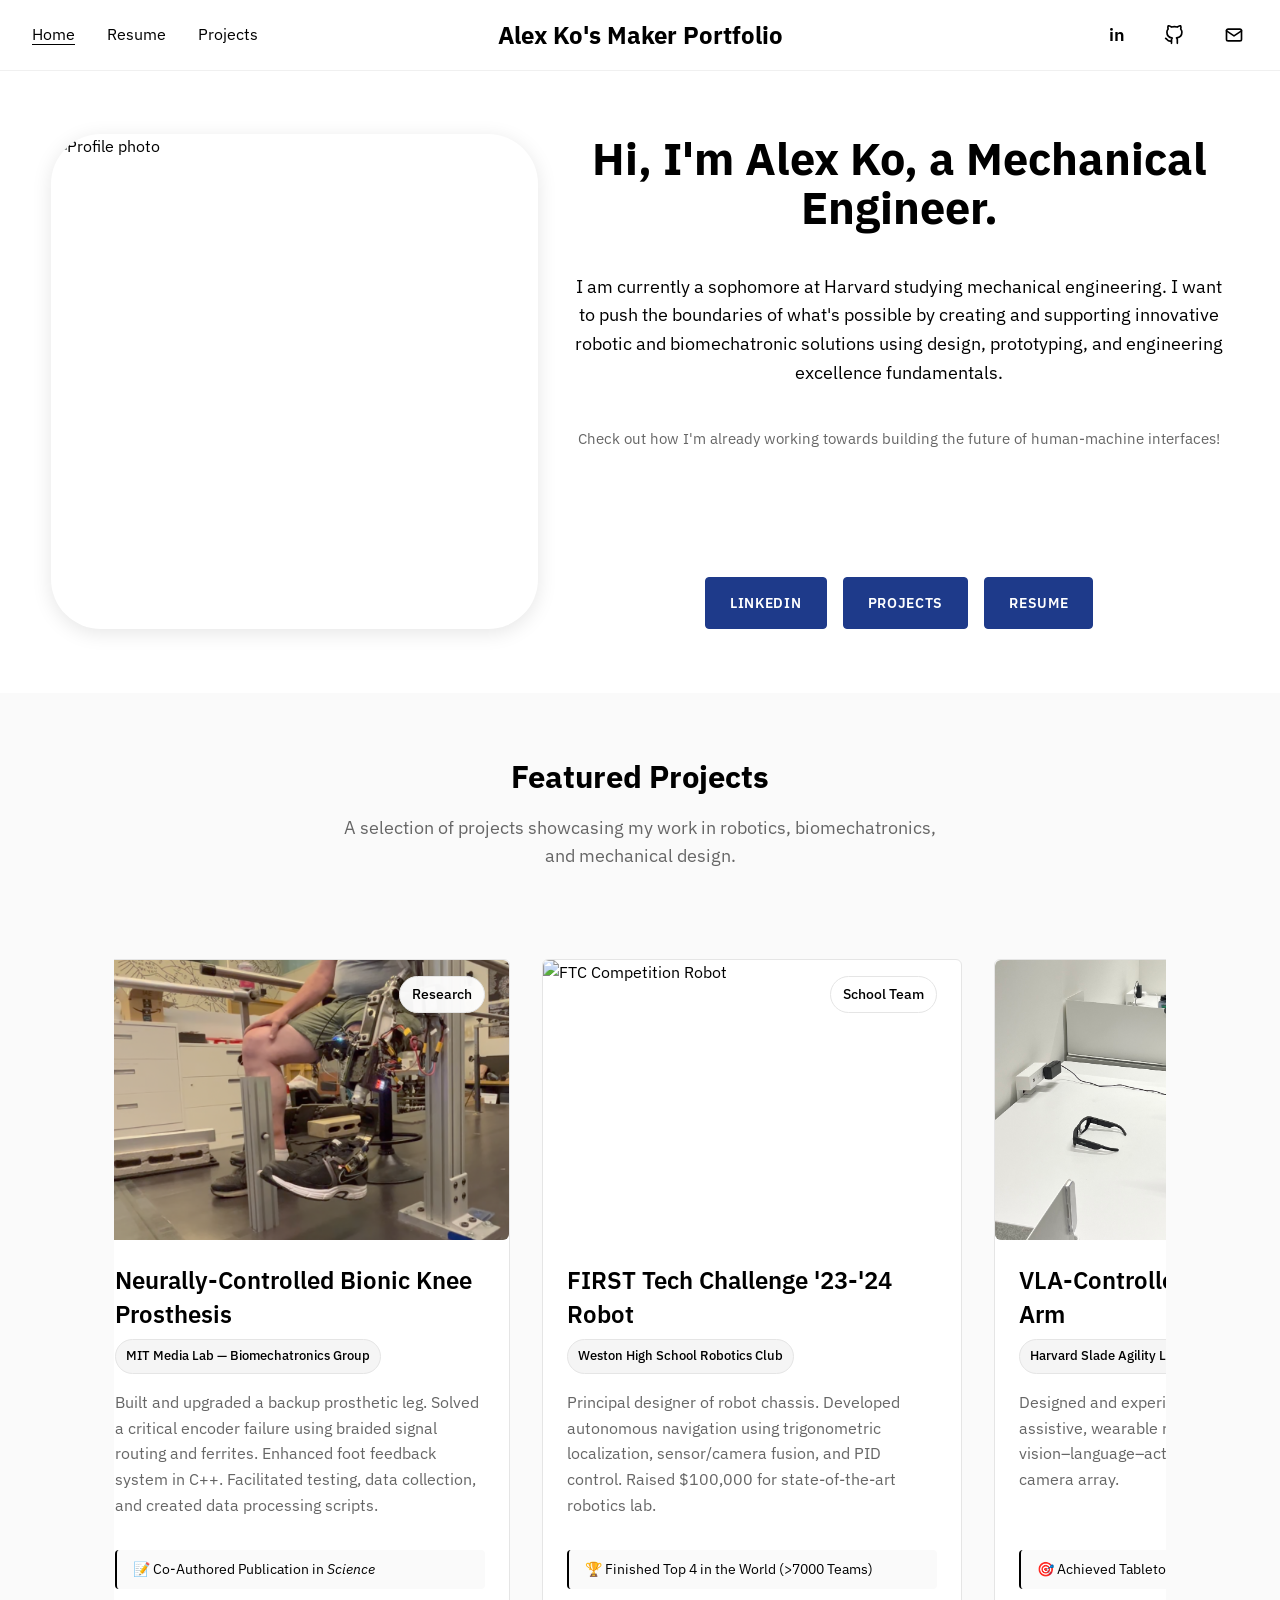
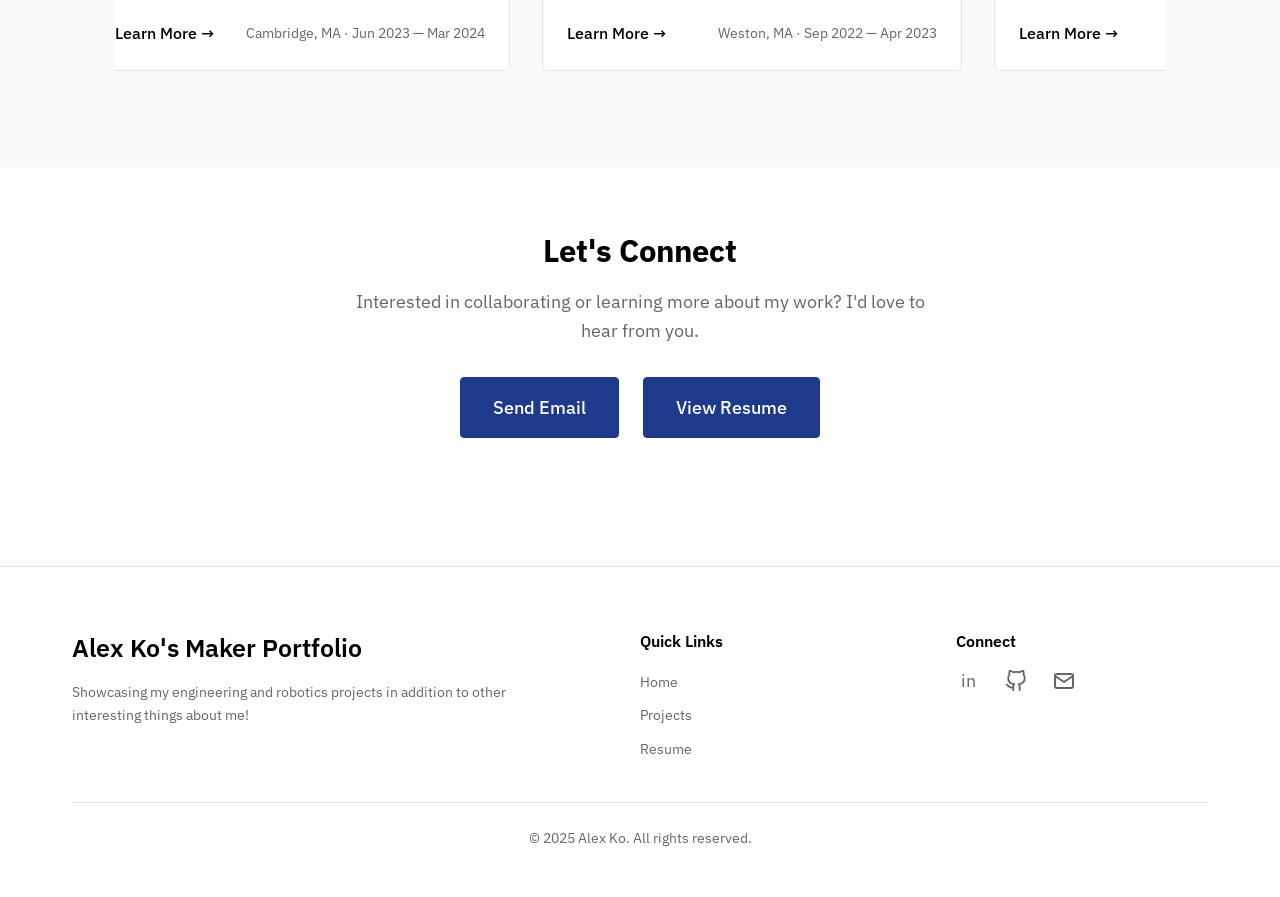
==== index.html @ 4c69d244 "preliminary, basic  home page setup" ====
<!DOCTYPE html>
<html lang="en">
<head>
    <meta charset="UTF-8">
    <meta name="viewport" content="width=device-width, initial-scale=1.0, maximum-scale=5.0, user-scalable=yes">
    <meta name="description" content="Alex Ko's Maker Portfolio">
    <title>Alex Ko's Maker Portfolio</title>
    <link rel="icon" type="image/png" href="assets/images/icons/site_logo_dark.png" id="favicon">
    <script>
        (function () {
            var favicon = document.getElementById('favicon');
            if (!favicon || !window.matchMedia) {
                return;
            }
            var darkQuery = window.matchMedia('(prefers-color-scheme: dark)');
            var setIcon = function (event) {
                favicon.href = event.matches
                    ? 'assets/images/icons/site_logo_light.png'
                    : 'assets/images/icons/site_logo_dark.png';
            };
            setIcon(darkQuery);
            if (darkQuery.addEventListener) {
                darkQuery.addEventListener('change', setIcon);
            } else if (darkQuery.addListener) {
                darkQuery.addListener(setIcon);
            }
        })();
    </script>
    <script>
        document.documentElement.classList.add('reveal-ready');
    </script>
    <link rel="preconnect" href="https://fonts.googleapis.com">
    <link rel="preconnect" href="https://fonts.gstatic.com" crossorigin>
    <link href="https://fonts.googleapis.com/css2?family=IBM+Plex+Sans:ital,wght@0,100;0,200;0,300;0,400;0,500;0,600;0,700;1,100;1,200;1,300;1,400;1,500;1,600;1,700&display=swap" rel="stylesheet">
    <link rel="stylesheet" href="assets/css/main.css">
    <link rel="stylesheet" href="assets/css/components.css">
    <link rel="stylesheet" href="assets/css/home.css">
    <link rel="stylesheet" href="assets/css/responsive.css">
</head>
<body>
    <a href="#main-content" class="skip-link">Skip to main content</a>
    
    <!-- Header Navigation -->
    <header class="site-header" data-load-reveal>
        <div class="header-container">
            <nav class="header-nav-left">
                <a href="index.html" class="nav-link">Home</a>
                <a href="resume.html" class="nav-link">Resume</a>
                <a href="#projects" class="nav-link">Projects</a>
            </nav>
            <div class="header-title">
                <a href="index.html" class="site-logo">Alex Ko's Maker Portfolio</a>
            </div>
            <div class="header-social">
                <a href="https://www.linkedin.com/in/alexsyko/" target="_blank" rel="noopener noreferrer" class="social-link" aria-label="LinkedIn">
                    in
                </a>
                <a href="https://github.com/asyk454" target="_blank" rel="noopener noreferrer" class="social-link social-github" aria-label="GitHub">
                    <svg width="20" height="20" viewBox="0 0 24 24" fill="none" stroke="currentColor" stroke-width="2" stroke-linecap="round" stroke-linejoin="round">
                        <path d="M9 19c-5 1.5-5-2.5-7-3m14 6v-3.87a3.37 3.37 0 0 0-.94-2.61c3.14-.35 6.44-1.54 6.44-7A5.44 5.44 0 0 0 20 4.77 5.07 5.07 0 0 0 19.91 1S18.73.65 16 2.48a13.38 13.38 0 0 0-7 0C6.27.65 5.09 1 5.09 1A5.07 5.07 0 0 0 5 4.77a5.44 5.44 0 0 0-1.5 3.78c0 5.42 3.3 6.61 6.44 7A3.37 3.37 0 0 0 9 18.13V22"></path>
                    </svg>
                </a>
                <a href="mailto:alexko@college.harvard.edu" target="_blank" rel="noopener noreferrer" class="social-link" aria-label="Email">
                    <svg width="20" height="20" viewBox="0 0 24 24" fill="none" stroke="currentColor" stroke-width="2" stroke-linecap="round" stroke-linejoin="round">
                        <rect x="3" y="5" width="18" height="14" rx="2" ry="2"></rect>
                        <path d="M3 7l9 6 9-6"></path>
                    </svg>
                </a>
            </div>
            <div class="mobile-dropdown">
                <button class="mobile-dropdown-toggle" aria-label="Toggle menu" aria-expanded="false">
                    <span></span>
                    <span></span>
                    <span></span>
                </button>
                <nav class="mobile-dropdown-menu">
                    <a href="resume.html" class="nav-link">Resume</a>
                    <a href="#projects" class="nav-link">Projects</a>
                </nav>
            </div>
        </div>
    </header>

    <main id="main-content">
        <!-- Hero Section -->
        <section class="hero" data-load-reveal>
            <div class="hero-layout">
                <div class="hero-photo">
                    <img src="assets/images/profile/Alex Ko Headshot copy.jpg" alt="Profile photo" class="hero-headshot" loading="eager">
                </div>
                    <div class="hero-content">
                        <h1>Hi, I'm <span class="name-highlight">Alex Ko</span>, a <span class="name-highlight">Mechanical Engineer</span>.</h1>
                        <p class="hero-intro">
                            I am currently a sophomore at Harvard studying mechanical engineering. I want to push the 
                            boundaries of what's possible by creating and supporting innovative robotic and biomechatronic  
                            solutions using design, prototyping, and engineering excellence fundamentals.
                        </p>
                        <p class="hero-cta-text">
                            Check out how I'm already working towards building the future of human-machine interfaces!
                        </p>
                        <div class="hero-buttons">
                            <a href="https://www.linkedin.com/in/alexsyko/" target="_blank" rel="noopener noreferrer" class="btn-hero">LINKEDIN</a>
                            <a href="#projects" class="btn-hero">PROJECTS</a>
                            <a href="resume.html" class="btn-hero">RESUME</a>
                        </div>
                    </div>
                </div>
        </section>

        <!-- Featured Projects Section -->
        <section class="section-alt" id="projects">
            <div class="container">
                <div class="projects-header">
                    <h2>Featured Projects</h2>
                    <p class="projects-subtitle">
                        A selection of projects showcasing my work in robotics, biomechatronics, and mechanical design.
                    </p>
                </div>
                <div class="projects-grid">
                    <!-- Project Card 1 -->
                    <article class="project-card">
                        <div class="image-container">
                            <!-- TODO: This image is probably just a place holder and should be replaced with a higher quality image if Tony has one -->
                            <img src="assets/images/MediaLabLeg.png" alt="Tissue-integrated bionic knee prosthesis" class="project-card-image" loading="lazy">
                            <span class="project-card-badge tag tag-biomechatronics">Research</span>
                        </div>
                        <div class="project-card-content">
                            <h3 class="project-card-title">Neurally-Controlled Bionic Knee Prosthesis</h3>
                            <div class="project-card-affiliation">MIT Media Lab &mdash; Biomechatronics Group</div>
                            <p class="project-card-description">
                                Built and upgraded a backup prosthetic leg. Solved a critical encoder failure using braided signal routing and ferrites. Enhanced foot feedback system in C++. Facilitated testing, data collection, and created data processing scripts.
                            </p>
                            <div class="project-card-metric">
                                📝 Co-Authored Publication in <a href="https://www.science.org/doi/10.1126/science.adv3223" target="_blank" rel="noopener noreferrer"><i>Science</i></a>
                            </div>
                            <div class="project-card-footer">
                                <a href="project-1.html" class="project-card-link">
                                    Learn More →
                                </a>
                                <span class="project-card-meta">Cambridge, MA · Jun 2023 &mdash; Mar 2024</span>
                            </div>
                        </div>
                    </article>

                    <!-- Project Card 2 -->
                    <article class="project-card">
                        <div class="image-container">
                            <img src="assets/images/FTC_23_Robot.jpg" alt="FTC Competition Robot" class="project-card-image" loading="lazy">
                            <span class="project-card-badge tag tag-robotics">School Team</span>
                        </div>
                        <div class="project-card-content">
                            <h3 class="project-card-title">FIRST Tech Challenge '23-'24 Robot</h3>
                            <div class="project-card-affiliation">Weston High School Robotics Club</div>
                            <p class="project-card-description">
                                Principal designer of robot chassis. Developed autonomous navigation using trigonometric localization, sensor/camera fusion, and PID control. Raised $100,000 for state-of-the-art robotics lab.
                            </p>
                            <div class="project-card-metric">
                                🏆 Finished Top 4 in the World (>7000 Teams)
                            </div>
                            <div class="project-card-footer">
                                <a href="project-2.html" class="project-card-link">
                                    Learn More →
                                </a>
                                <span class="project-card-meta">Weston, MA · Sep 2022 &mdash; Apr 2023</span>
                            </div>
                        </div>
                    </article>

                    <!-- Project Card 3 -->
                    <article class="project-card">
                        <div class="image-container">
                            <img src="assets/images/SladeLabArm.jpeg" alt="Biomechatronic Device" class="project-card-image" loading="lazy">
                            <span class="project-card-badge tag tag-biomechatronics">Research</span>
                        </div>
                        <div class="project-card-content">
                            <h3 class="project-card-title">VLA-Controlled Supernumerary Arm</h3>
                            <div class="project-card-affiliation">Harvard Slade Agility Lab</div>
                            <p class="project-card-description">
                                Designed and experimented with a 6-DOF, assistive, wearable robotic arm powered by a vision–language–action controller and multi-camera array.
                            </p>
                            <div class="project-card-metric">
                                🎯 Achieved Tabletop Pick and Place Control
                            </div>
                            <div class="project-card-footer">
                                <a href="project-3.html" class="project-card-link">
                                    Learn More →
                                </a>
                                <span class="project-card-meta">Cambridge, MA · Jun &mdash; Aug 2025</span>
                            </div>
                        </div>
                    </article>

                    <!-- Project Card 4 -->
                    <article class="project-card">
                        <div class="image-container">
                            <img src="assets/images/ES51_robot.jpg" alt="Custom Actuator Design" class="project-card-image" loading="lazy">
                            <span class="project-card-badge tag tag-prototyping">Class Project</span>
                        </div>
                        <div class="project-card-content">
                            <h3 class="project-card-title">Engineering Sciences 51 Design Challenge Robot</h3>
                            <div class="project-card-affiliation">Harvard ES 51 Mechanical Design Class</div>
                            <p class="project-card-description">
                                Managed build timeline and match strategy while leading parts manufacturing/assembly for a two-speed, gear-shifting, 6WD chassis and silicone gripping competition robot.
                            </p>
                            <div class="project-card-metric">
                                ✅ Drivetrain Praised as Most Maneuverable
                            </div>
                            <div class="project-card-footer">
                                <a href="project-4.html" class="project-card-link">
                                    Learn More →
                                </a>
                                <span class="project-card-meta">Cambridge, MA · Jan &mdash; May 2025</span>
                            </div>
                        </div>
                    </article>
                </div>
            </div>
        </section>

        <!-- Contact CTA Section -->
        <section class="contact-section">
            <div class="container">
                <h2>Let's Connect</h2>
                <p class="contact-message">
                    Interested in collaborating or learning more about my work? I'd love to hear from you.
                </p>
                <div class="contact-buttons">
                    <a href="mailto:alexko.harvard.edu" class="btn btn-primary btn-large">Send Email</a>
                    <a href="resume.html" class="btn btn-secondary btn-large">View Resume</a>
                </div>
            </div>
        </section>
    </main>

    <!-- Footer -->
    <footer class="site-footer">
        <div class="footer-container">
            <div class="footer-content">
                <div class="footer-about">
                    <h3>Alex Ko's Maker Portfolio</h3>
                    <p>Showcasing my engineering and robotics projects in addition to other interesting things about me!</p>
                </div>
                <div class="footer-links">
                    <h4>Quick Links</h4>
                    <ul>
                        <li><a href="index.html">Home</a></li>
                        <li><a href="#projects">Projects</a></li>
                        <li><a href="resume.html">Resume</a></li>
                    </ul>
                </div>
                <div class="footer-links">
                    <h4>Connect</h4>
                    <div class="footer-social">
                        <a href="https://www.linkedin.com/in/alexsyko/" aria-label="LinkedIn" target="_blank" rel="noopener noreferrer">in</a>
                        <a href="https://github.com/asyk454" aria-label="GitHub" target="_blank" rel="noopener noreferrer">
                            <svg class="icon-github" width="20" height="20" viewBox="0 0 24 24" fill="none" stroke="currentColor" stroke-width="2" stroke-linecap="round" stroke-linejoin="round">
                                <path d="M9 19c-5 1.5-5-2.5-7-3m14 6v-3.87a3.37 3.37 0 0 0-.94-2.61c3.14-.35 6.44-1.54 6.44-7A5.44 5.44 0 0 0 20 4.77 5.07 5.07 0 0 0 19.91 1S18.73.65 16 2.48a13.38 13.38 0 0 0-7 0C6.27.65 5.09 1 5.09 1A5.07 5.07 0 0 0 5 4.77a5.44 5.44 0 0 0-1.5 3.78c0 5.42 3.3 6.61 6.44 7A3.37 3.37 0 0 0 9 18.13V22"></path>
                            </svg>
                        </a>
                        <a href="mailto:alexko.harvard.edu" aria-label="Email">
                            <svg width="20" height="20" viewBox="0 0 24 24" fill="none" stroke="currentColor" stroke-width="2" stroke-linecap="round" stroke-linejoin="round">
                                <rect x="3" y="5" width="18" height="14" rx="2" ry="2"></rect>
                                <path d="M3 7l9 6 9-6"></path>
                            </svg>
                        </a>
                    </div>
                </div>
            </div>
            <div class="footer-bottom">
                <p>&copy; 2025 Alex Ko. All rights reserved.</p>
            </div>
        </div>
    </footer>

    <script src="assets/js/main.js"></script>
</body>
</html>
---- assets/css/main.css ----
/* ============================================
   Main CSS - Global Styles and Layout
   ============================================ */

/* CSS Reset & Base Styles */
* {
    margin: 0;
    padding: 0;
    box-sizing: border-box;
}

:root {
    /* Color Palette - Minimalist Black & White with Dark Blue */
    --primary: #000000;
    --primary-dark: #000000;
    --accent: #1e3a8a; /* Dark blue for buttons */
    --accent-bright: #1e40af;
    --accent-alt: #1e3a8a;
    --background: #ffffff;
    --background-alt: #fafafa;
    --surface: #ffffff;
    --surface-alt: #f5f5f5;
    --badge-bg: rgba(255, 255, 255, 0.95);
    --text: #000000;
    --text-light: #666666;
    --success: #000000;
    --border: #e5e5e5;
    --border-light: #f0f0f0;
    color-scheme: light;
    
    /* Typography */
    --font-heading: 'IBM Plex Sans', -apple-system, BlinkMacSystemFont, sans-serif;
    --font-body: 'IBM Plex Sans', -apple-system, BlinkMacSystemFont, sans-serif;
    --font-mono: 'IBM Plex Mono', 'JetBrains Mono', 'Courier New', monospace;
    
    /* Spacing */
    --spacing-xs: 0.5rem;
    --spacing-sm: 1rem;
    --spacing-md: 1.5rem;
    --spacing-lg: 2rem;
    --spacing-xl: 4rem;
    
    /* Border Radius */
    --radius-sm: 4px;
    --radius-md: 6px;
    --radius-lg: 8px;
    
    /* Shadows - Minimal */
    --shadow-sm: 0 1px 2px rgba(0, 0, 0, 0.05);
    --shadow-md: 0 2px 4px rgba(0, 0, 0, 0.08);
    --shadow-lg: 0 4px 8px rgba(0, 0, 0, 0.1);
}

:root[data-theme="dark"] {
    --primary: #f5f5f5;
    --primary-dark: #d9dbe2;
    --accent: #7aa2ff;
    --accent-bright: #8cb4ff;
    --accent-alt: #6f96ff;
    --background: #0b0d12;
    --background-alt: #11141d;
    --surface: #0f1117;
    --surface-alt: #151a24;
    --badge-bg: rgba(15, 18, 26, 0.9);
    --text: #f4f6fb;
    --text-light: #b8c0cc;
    --success: #a7f3d0;
    --border: #2a3240;
    --border-light: #1f2633;
    --shadow-sm: 0 1px 2px rgba(0, 0, 0, 0.35);
    --shadow-md: 0 2px 6px rgba(0, 0, 0, 0.35);
    --shadow-lg: 0 6px 14px rgba(0, 0, 0, 0.4);
    color-scheme: dark;
}

:root[data-theme="light"] {
    color-scheme: light;
}

@media (prefers-color-scheme: dark) {
    :root:not([data-theme="light"]):not([data-theme="dark"]) {
        --primary: #f5f5f5;
        --primary-dark: #d9dbe2;
        --accent: #7aa2ff;
        --accent-bright: #8cb4ff;
        --accent-alt: #6f96ff;
        --background: #0b0d12;
        --background-alt: #11141d;
        --surface: #0f1117;
        --surface-alt: #151a24;
        --badge-bg: rgba(15, 18, 26, 0.9);
        --text: #f4f6fb;
        --text-light: #b8c0cc;
        --success: #a7f3d0;
        --border: #2a3240;
        --border-light: #1f2633;
        --shadow-sm: 0 1px 2px rgba(0, 0, 0, 0.35);
        --shadow-md: 0 2px 6px rgba(0, 0, 0, 0.35);
        --shadow-lg: 0 6px 14px rgba(0, 0, 0, 0.4);
        color-scheme: dark;
    }
}

html {
    scroll-behavior: smooth;
}

body {
    font-family: var(--font-body);
    font-size: 1rem;
    line-height: 1.6;
    color: var(--text);
    background-color: var(--background);
}

/* Load reveal for above-the-fold content (JS adds .reveal-ready and .is-revealed) */
html.reveal-ready [data-load-reveal] {
    opacity: 0;
    clip-path: inset(0 100% 0 0);
    transition: clip-path 1000ms cubic-bezier(0.22, 0.61, 0.36, 1),
        opacity 500ms ease;
    transition-delay: 100ms;
    will-change: clip-path, opacity;
}

html.reveal-ready [data-load-reveal].is-revealed {
    opacity: 1;
    clip-path: inset(0 0 0 0);
}

@media (prefers-reduced-motion: reduce) {
    html.reveal-ready [data-load-reveal] {
        transition: none;
        clip-path: none;
        opacity: 1;
    }
}

/* Typography Scale (1.25 modular scale) */
h1 {
    font-size: 2.441rem; /* ~39px */
    font-weight: 700;
    line-height: 1.2;
    margin-bottom: var(--spacing-md);
    transition: font-size 0.3s ease, line-height 0.3s ease;
}

h2 {
    font-size: 1.953rem; /* ~31px */
    font-weight: 700;
    line-height: 1.3;
    margin-bottom: var(--spacing-md);
    transition: font-size 0.3s ease, line-height 0.3s ease;
}

h3 {
    font-size: 1.563rem; /* ~25px */
    font-weight: 600;
    line-height: 1.4;
    margin-bottom: var(--spacing-sm);
    transition: font-size 0.3s ease, line-height 0.3s ease;
}

h4 {
    font-size: 1.25rem; /* ~20px */
    font-weight: 600;
    line-height: 1.4;
    margin-bottom: var(--spacing-sm);
    transition: font-size 0.3s ease, line-height 0.3s ease;
}

p {
    margin-bottom: var(--spacing-sm);
    transition: font-size 0.3s ease, line-height 0.3s ease;
}

a {
    color: var(--text);
    text-decoration: none;
    transition: opacity 0.2s ease;
}

a:hover {
    opacity: 0.7;
}

img {
    max-width: 100%;
    height: auto;
    display: block;
}

/* Layout Utilities */
.container {
    max-width: 1600px;
    margin: 0 auto;
    padding: 0 var(--spacing-md);
}

.section {
    padding: var(--spacing-xl) 0;
}

.section-alt {
    background-color: var(--background-alt);
    padding: var(--spacing-xl) 0;
    position: relative;
}

/* Skip Link for Accessibility */
.skip-link {
    position: absolute;
    top: 0;
    left: 0;
    background: var(--primary);
    color: var(--background);
    padding: 8px;
    text-decoration: none;
    z-index: 100;
    transform: translateY(-200%);
}

.skip-link:focus {
    transform: translateY(0);
}

/* Base responsive adjustments - more specific overrides in responsive.css */
---- assets/css/components.css ----
/* ============================================
   Components CSS - Reusable UI Components
   ============================================ */

/* Buttons */
.btn {
    display: inline-block;
    padding: 12px 24px;
    border-radius: var(--radius-sm);
    font-weight: 500;
    text-align: center;
    cursor: pointer;
    transition: all 0.2s ease;
    border: none;
    font-size: 1rem;
    line-height: 1.5;
}

.btn-primary {
    background: var(--accent);
    color: white;
    box-shadow: none;
    border: 1px solid var(--accent);
}

.btn-primary:hover {
    background: var(--accent-bright);
    border-color: var(--accent-bright);
    transform: none;
    box-shadow: none;
}

.btn-secondary {
    background: var(--accent);
    color: white;
    border: 1px solid var(--accent);
}

.btn-secondary:hover {
    background: var(--accent-bright);
    color: white;
    border-color: var(--accent-bright);
}

@media (prefers-color-scheme: dark) {
    .btn,
    .btn-primary,
    .btn-secondary {
        background: transparent;
        color: var(--text);
        border: 1px solid var(--text);
    }

    .btn-primary:hover,
    .btn-secondary:hover {
        background: rgba(255, 255, 255, 0.08);
        color: var(--text);
        border-color: var(--text);
    }
}

.btn-large {
    padding: 16px 32px;
    font-size: 1.125rem;
}

/* Cards */
.card {
    background: var(--surface);
    border-radius: var(--radius-md);
    box-shadow: none;
    overflow: hidden;
    transition: box-shadow 0.2s ease;
    border: 1px solid var(--border);
}

.card:hover {
    transform: none;
    box-shadow: var(--shadow-sm);
    border-color: var(--text);
}

.card-image {
    width: 100%;
    height: auto;
    object-fit: cover;
}

.card-content {
    padding: var(--spacing-md);
}

.card-title {
    font-size: 1.25rem;
    font-weight: 600;
    margin-bottom: var(--spacing-xs);
    color: var(--text);
}

.card-description {
    color: var(--text-light);
    margin-bottom: var(--spacing-sm);
}

/* Tags/Badges */
.tag {
    display: inline-block;
    padding: 4px 12px;
    border-radius: 4px;
    font-size: 0.875rem;
    font-weight: 400;
    background: transparent;
    color: var(--text);
    margin-right: var(--spacing-xs);
    margin-bottom: var(--spacing-xs);
    border: 1px solid var(--border);
    transition: border-color 0.2s ease;
}

.tag:hover {
    transform: none;
    border-color: var(--text);
}

.tag-robotics,
.tag-biomechatronics,
.tag-prototyping {
    background: transparent;
    color: var(--text);
    border: 1px solid var(--border);
}

/* Metrics Box */
.metric-box {
    background: var(--background-alt);
    border-left: 2px solid var(--text);
    padding: var(--spacing-sm);
    border-radius: var(--radius-sm);
    margin: var(--spacing-sm) 0;
    box-shadow: none;
    transition: none;
}

.metric-box:hover {
    transform: none;
    box-shadow: none;
}

.metric-value {
    font-size: 1.5rem;
    font-weight: 700;
    color: var(--accent);
    display: block;
}

.metric-label {
    font-size: 0.875rem;
    color: var(--text-light);
    text-transform: uppercase;
    letter-spacing: 0.5px;
}

/* Grid System */
.grid {
    display: grid;
    gap: var(--spacing-md);
}

.grid-2 {
    grid-template-columns: repeat(2, 1fr);
}

.grid-3 {
    grid-template-columns: repeat(3, 1fr);
}

.grid-4 {
    grid-template-columns: repeat(4, 1fr);
}

/* Grid responsive adjustments moved to responsive.css */

/* Responsive Images */
.responsive-image {
    width: 100%;
    height: auto;
    display: block;
}

.image-container {
    position: relative;
    overflow: hidden;
    border-radius: var(--radius-md);
}

/* Profile Photo */
.profile-photo {
    width: 200px;
    height: 200px;
    border-radius: 50%;
    object-fit: cover;
    border: 2px solid var(--border);
    box-shadow: none;
    transition: border-color 0.2s ease;
}

.profile-photo:hover {
    transform: none;
    border-color: var(--text);
}

/* Profile photo responsive adjustments moved to responsive.css */

/* Header Navigation */
.site-header {
    position: fixed;
    top: 0;
    left: 0;
    right: 0;
    background: var(--surface);
    box-shadow: 0 1px 3px rgba(0, 0, 0, 0.05);
    z-index: 1000;
    transition: all 0.3s ease;
    border-bottom: 1px solid var(--border-light);
}

.site-header.scrolled {
    box-shadow: 0 2px 4px rgba(0, 0, 0, 0.08);
    background: var(--surface);
}

.header-container {
    max-width: 1600px;
    margin: 0 auto;
    padding: 0 var(--spacing-md);
    display: grid;
    grid-template-columns: 1fr auto 1fr;
    align-items: center;
    height: 70px;
    gap: var(--spacing-md);
    position: relative;
}

.mobile-dropdown {
    display: none;
    position: relative;
    justify-self: end;
}

/* Header Navigation - Left Side */
.header-nav-left {
    display: flex;
    align-items: center;
    gap: var(--spacing-lg);
    justify-self: start;
}

/* Header Title - Center */
.header-title {
    display: flex;
    align-items: center;
    justify-content: center;
    justify-self: center;
}

@media (max-width: 1100px) {
    .header-title {
        justify-content: flex-start;
        justify-self: start;
    }
}

.site-logo {
    font-size: 1.5rem;
    font-weight: 700;
    color: var(--text);
    text-decoration: none;
    transition: color 0.2s ease;
    white-space: nowrap;
}

.site-logo:hover {
    color: var(--text);
    text-decoration: none;
}

/* Header Social Icons - Right Side */
.header-social {
    display: flex;
    align-items: center;
    gap: var(--spacing-lg);
    justify-self: end;
}


.social-link {
    color: var(--text);
    text-decoration: none;
    font-size: 1.125rem;
    font-weight: 600;
    transition: opacity 0.2s ease;
    display: flex;
    align-items: center;
    justify-content: center;
    width: auto;
    height: auto;
    padding: 4px;
    line-height: 1;
}

.social-link:hover {
    opacity: 0.7;
}

/* Style for LinkedIn "in" text */
.social-link:not(.social-instagram):not(.social-twitter) {
    font-family: 'IBM Plex Sans', sans-serif;
    font-weight: 600;
    letter-spacing: -0.5px;
}

/* SVG icons styling */
.social-link svg {
    width: 20px;
    height: 20px;
    stroke: currentColor;
    fill: none;
}

/* Hide social icons and adjust layout on smaller screens */
@media (max-width: 1100px) {
    .header-nav-left {
        display: none;
    }
    
    .header-social {
        display: none;
    }
    
    .header-container {
        grid-template-columns: 1fr auto;
        justify-items: start;
    }
    
    .header-title {
        justify-self: start;
    }
    
    .mobile-dropdown {
        display: block;
        justify-self: end;
    }
    
    .mobile-menu-toggle {
        display: none !important;
    }
}

/* Show full header layout on larger screens */
@media (min-width: 1101px) {
    .header-container {
        grid-template-columns: 1fr auto 1fr;
    }
    
    .header-nav-left {
        display: flex;
    }
    
    .header-social {
        display: flex;
    }
    
    .mobile-menu-toggle {
        display: none;
    }
}

.nav-link {
    color: var(--text);
    font-weight: 400;
    text-decoration: none;
    transition: color 0.2s ease;
    position: relative;
    font-size: 1rem;
}

.nav-link:hover {
    color: var(--text);
}

/* Active link styling (for current page) */
.nav-link.active {
    text-decoration: underline;
    text-underline-offset: 4px;
}

/* Simple hover effect - no underline animation */
.nav-link:not(.active):hover {
    opacity: 0.7;
}

/* Mobile Dropdown Menu */
.mobile-dropdown {
    display: none;
    position: relative;
}

.mobile-dropdown-toggle {
    display: flex;
    flex-direction: column;
    align-items: center;
    justify-content: center;
    gap: 5px;
    background: none;
    border: none;
    cursor: pointer;
    padding: 8px;
    width: 44px;
    height: 44px;
    border-radius: var(--radius-sm);
    transition: background 0.2s ease;
}

.mobile-dropdown-toggle:hover {
    background: var(--background-alt);
}

.mobile-dropdown-toggle span {
    width: 24px;
    height: 2px;
    background: var(--text);
    transition: all 0.3s ease;
    display: block;
}

.mobile-dropdown-toggle[aria-expanded="true"] span:nth-child(1) {
    transform: rotate(45deg) translateY(10px);
}

.mobile-dropdown-toggle[aria-expanded="true"] span:nth-child(2) {
    opacity: 0;
}

.mobile-dropdown-toggle[aria-expanded="true"] span:nth-child(3) {
    transform: rotate(-45deg) translateY(-10px);
}

.mobile-dropdown-menu {
    display: none;
    position: absolute;
    top: calc(100% + 0.5rem);
    right: 0;
    background: var(--surface);
    border: 1px solid var(--border);
    border-radius: var(--radius-sm);
    box-shadow: var(--shadow-md);
    min-width: 150px;
    z-index: 1000;
    overflow: hidden;
}

.mobile-dropdown-menu.active {
    display: block;
}

.mobile-dropdown-menu .nav-link {
    display: block;
    padding: 0.75rem 1rem;
    color: var(--text);
    text-decoration: none;
    font-size: 0.875rem;
    transition: background 0.2s ease;
    border-bottom: 1px solid var(--border);
}

.mobile-dropdown-menu .nav-link:last-child {
    border-bottom: none;
}

.mobile-dropdown-menu .nav-link:hover {
    background: var(--background-alt);
}


/* Show mobile menu much earlier to prevent any conflicts or jumbling */
@media (max-width: 1100px) {
    .mobile-dropdown {
        display: block !important;
    }
    
    .site-nav {
        display: none !important;
    }
    
    .mobile-menu {
        display: none !important;
    }
    
    .header-container {
        grid-template-columns: 1fr auto;
        justify-items: start;
        gap: var(--spacing-sm);
    }
    
    .header-title {
        justify-self: start;
    }
    
    .mobile-dropdown {
        justify-self: end;
    }
    
    .site-logo {
        flex-shrink: 0;
        min-width: auto;
        max-width: none;
    }
}

/* Additional safeguard for medium screens */
@media (min-width: 951px) and (max-width: 1100px) {
    .site-logo {
        font-size: 1.375rem;
    }
}

@media (max-width: 768px) {
    .header-container {
        padding: 0 var(--spacing-md);
    }
    
    body.menu-open {
        overflow: hidden;
    }
    
    /* Ensure proper spacing for content below fixed header */
    main {
        padding-top: 0;
    }
    
    .breadcrumb,
    .project-hero {
        margin-top: 60px;
    }
}

/* Footer */
.site-footer {
    background: var(--surface);
    color: var(--text);
    padding: var(--spacing-xl) 0 var(--spacing-lg);
    margin-top: var(--spacing-xl);
    position: relative;
}

.site-footer::before {
    content: '';
    position: absolute;
    top: 0;
    left: 0;
    right: 0;
    height: 1px;
    background: var(--border);
}

.footer-container {
    max-width: 1200px;
    margin: 0 auto;
    padding: 0 var(--spacing-lg);
}

.footer-content {
    display: grid;
    grid-template-columns: 2fr 1fr 1fr;
    gap: var(--spacing-xl);
    margin-bottom: var(--spacing-lg);
}

.footer-about h3 {
    color: var(--text);
    margin-bottom: var(--spacing-sm);
}

.footer-about p {
    color: var(--text-light);
    font-size: 0.875rem;
}

.footer-links h4 {
    color: var(--text);
    margin-bottom: var(--spacing-sm);
    font-size: 1rem;
}

.footer-links ul {
    list-style: none;
}

.footer-links li {
    margin-bottom: var(--spacing-xs);
}

.footer-links a {
    color: var(--text-light);
    font-size: 0.875rem;
    transition: color 0.2s ease;
}

.footer-links a:hover {
    color: var(--text);
}

.footer-social {
    display: flex;
    gap: var(--spacing-md);
    margin-top: var(--spacing-sm);
}

.footer-social a {
    color: var(--text-light);
    font-size: 1.125rem;
    width: 24px;
    height: 24px;
    display: inline-flex;
    align-items: center;
    justify-content: center;
    line-height: 1;
    transition: color 0.2s ease;
}

.footer-social svg {
    width: 24px;
    height: 24px;
    stroke: currentColor;
    fill: none;
}

.footer-social .icon-github {
    transform: scale(0.92);
    transform-origin: center;
}

.footer-social a:hover {
    color: var(--text);
}

.footer-bottom {
    border-top: 1px solid var(--border);
    padding-top: var(--spacing-md);
    text-align: center;
    color: var(--text-light);
    font-size: 0.875rem;
}

@media (max-width: 768px) {
    .footer-content {
        grid-template-columns: 1fr;
        gap: var(--spacing-lg);
    }
    
    .footer-container {
        padding: 0 var(--spacing-md);
    }
}
---- assets/css/home.css ----
/* ============================================
   Home Page Specific Styles
   ============================================ */

/* Hero Section - White Minimalist */
.hero {
    min-height: auto;
    display: flex;
    align-items: flex-start;
    justify-content: center;
    position: relative;
    background: var(--background);
    color: var(--text);
    padding: var(--spacing-xl) 0 var(--spacing-xl) 0;
    margin-top: 70px;
    --hero-gap: var(--spacing-lg);
    --hero-image-height: clamp(480px, 55vh, 600px);
    --hero-image-width: clamp(320px, 38vw, 600px);
    --hero-image-crop: var(--hero-image-width);
}

.hero-layout {
    display: grid;
    grid-template-columns: minmax(240px, var(--hero-image-crop)) minmax(0, 1fr);
    gap: var(--hero-gap);
    align-items: stretch;
    max-width: 1600px;
    width: auto;
    margin: 0 auto;
    padding: 0 clamp(var(--spacing-md), 4vw, var(--spacing-xl));
    justify-content: center;
}

.hero-photo {
    display: flex;
    justify-content: flex-start;
    align-items: flex-start;
    padding-left: 0;
    width: min(100%, var(--hero-image-crop));
    height: 100%; /*var(--hero-image-height);*/
    min-height: 480px; /* This is about the right value */
}

.hero-headshot {
    width: 100%;
    height: 100%;
    border-radius: 50px;
    object-fit: cover;
    object-position: center 35%;
    box-shadow: 0 4px 20px rgba(0, 0, 0, 0.1);
}

.hero-content {
    display: flex;
    flex-direction: column;
    gap: var(--spacing-md);
    align-items: center;
    text-align: center;
    min-height: var(--hero-image-height);
}

.hero h1 {
    font-size: clamp(2.25rem, 3.5vw, 3rem);;
    font-weight: 700;
    margin-bottom: var(--spacing-sm);
    color: var(--text);
    line-height: 1.1;
    transition: font-size 0.3s ease, line-height 0.3s ease;
}

.name-highlight {
    color: var(--text);
    font-weight: 700;
}

.hero-intro {
    font-size: clamp(1rem, 1.4vw, 1.125rem);
    line-height: 1.6;
    color: var(--text);
    margin-bottom: var(--spacing-sm);
    transition: font-size 0.3s ease, line-height 0.3s ease;
}

.hero-cta-text {
    font-size: clamp(0.95rem, 1.2vw, 1rem);
    line-height: 1.5;
    color: var(--text-light);
    margin-bottom: var(--spacing-md);
    transition: font-size 0.3s ease, line-height 0.3s ease;
}

.hero-buttons {
    display: flex;
    flex-direction: row;
    flex-wrap: nowrap;
    gap: var(--spacing-sm);
    align-items: flex-start;
    justify-content: center;
    margin-top: auto;
}

.btn-hero {
    display: block;
    padding: 14px 24px;
    background: var(--accent);
    color: white;
    text-align: center;
    text-decoration: none;
    font-weight: 600;
    font-size: 0.875rem;
    letter-spacing: 0.05em;
    border-radius: var(--radius-sm);
    transition: background 0.2s ease;
    border: 1px solid var(--accent);
}

.btn-hero:hover {
    background: var(--accent-bright);
    border-color: var(--accent-bright);
    transform: none;
    box-shadow: none;
}

@media (prefers-color-scheme: dark) {
    .btn-hero {
        background: transparent;
        color: var(--text);
        border-color: var(--text);
    }

    .btn-hero:hover {
        background: rgba(255, 255, 255, 0.08);
        border-color: var(--text);
    }
}

@media (max-width: 1023px) {
    .hero {
        --hero-image-crop: clamp(
            calc(var(--hero-image-width) * 0.8),
            calc(var(--hero-image-width) - (1023px - 100vw) * 0.3),
            var(--hero-image-width)
        );
    }

    .hero-photo {
        overflow: hidden;
    }
}

@media (max-width: 768px) {
    .hero {
        /*min-height: 80vh;      disabled for now*/
        padding: var(--spacing-lg) var(--spacing-md);
    }
    
    .hero h1 {
        font-size: 2.5rem;
    }
    
    .hero-tagline {
        font-size: 1.25rem;
    }
    
    .hero-intro {
        font-size: 1rem;
    }
}

/* About Section */
.about-section {
    display: grid;
    grid-template-columns: 250px 1fr;
    gap: var(--spacing-xl);
    align-items: start;
    position: relative;
}

.about-section::before {
    content: '';
    position: absolute;
    left: 0;
    top: 0;
    bottom: 0;
    width: 1px;
    background: var(--border);
    opacity: 1;
}

.about-photo {
    text-align: center;
}

.about-content h2 {
    margin-bottom: var(--spacing-md);
}

.about-highlights {
    list-style: none;
    margin: var(--spacing-md) 0;
}

.about-highlights li {
    padding: var(--spacing-xs) 0;
    padding-left: var(--spacing-md);
    position: relative;
}

.about-highlights li::before {
    content: '•';
    position: absolute;
    left: 0;
    color: var(--accent);
    font-weight: bold;
}

.skills-container {
    margin-top: var(--spacing-md);
}

@media (max-width: 768px) {
    .about-section {
        grid-template-columns: 1fr;
        gap: var(--spacing-md);
    }
    
    .about-photo {
        text-align: center;
    }
}

/* Featured Projects Section */
.projects-section {
    padding: var(--spacing-xl) 0;
    position: relative;
}

/* Add subtle fade edges to indicate scrollability */
.projects-section::before,
.projects-section::after {
    content: '';
    position: absolute;
    top: 0;
    bottom: 0;
    width: 60px;
    pointer-events: none;
    z-index: 10;
    transition: opacity 0.3s ease;
}

.projects-section::before {
    left: 0;
    background: transparent;
    opacity: 0;
}

.projects-section::after {
    right: 0;
    background: transparent;
}

/* Show fade on scroll */
.projects-grid:not(:hover) {
    scroll-padding: 0 var(--spacing-lg);
}

/* Container adjustments for scroll */
.projects-section .container {
    position: relative;
    overflow: visible;
}

/* Add padding to first and last cards for better scroll experience */
.projects-grid .project-card:first-child {
    margin-left: var(--spacing-lg);
}

.projects-grid .project-card:last-child {
    margin-right: var(--spacing-sm);
}

.projects-header {
    text-align: center;
    margin-bottom: var(--spacing-xl);
}

.projects-header h2 {
    margin-bottom: var(--spacing-sm);
}

.projects-subtitle {
    font-size: 1.125rem;
    color: var(--text-light);
    max-width: 600px;
    margin: 0 auto;
}

.projects-grid {
    display: flex;
    gap: var(--spacing-lg);
    margin-top: var(--spacing-xl);
    overflow-x: auto;
    overflow-y: hidden;
    scroll-behavior: auto; /* Changed to auto for smooth animation frame scrolling */
    padding: var(--spacing-md) var(--spacing-md) var(--spacing-lg) 0;
    scrollbar-width: none;
    scrollbar-color: transparent transparent;
    -webkit-overflow-scrolling: touch;
    scroll-padding: 0 var(--spacing-xl) 0 0;
}

.projects-grid:hover {
    scrollbar-width: thin;
    scrollbar-color: var(--text) var(--background-alt);
}

/* Custom scrollbar styling for webkit browsers */
.projects-grid::-webkit-scrollbar {
    height: 0;
}

.projects-grid:hover::-webkit-scrollbar {
    height: 8px;
}

.projects-grid::-webkit-scrollbar-track {
    background: var(--background-alt);
    border-radius: 10px;
}

.projects-grid::-webkit-scrollbar-thumb {
    background: var(--text);
    border-radius: 10px;
    transition: opacity 0.2s ease;
}

.projects-grid::-webkit-scrollbar-thumb:hover {
    opacity: 0.7;
}

.project-card {
    background: var(--surface);
    border-radius: var(--radius-md);
    box-shadow: none;
    overflow: hidden;
    transition: box-shadow 0.2s ease;
    display: flex;
    flex-direction: column;
    border: 1px solid var(--border);
    position: relative;
    flex: 0 0 auto;
    width: 400px;
    min-width: 350px;
    max-width: 450px;
}

.project-card:hover {
    transform: none;
    box-shadow: var(--shadow-sm);
    border-color: var(--text);
}

.project-card-image {
    width: 100%;
    height: 300px;
    object-fit: cover;
    position: relative;
    transition: none;
}

.project-card:hover .project-card-image {
    transform: none;
}

.project-card-badge {
    position: absolute;
    top: var(--spacing-sm);
    right: var(--spacing-sm);
    background: var(--badge-bg);
    padding: 6px 12px;
    border-radius: 20px;
    font-size: 0.875rem;
    font-weight: 500;
}

.project-card-content {
    padding: var(--spacing-md);
    flex: 1;
    display: flex;
    flex-direction: column;
}

.project-card-title {
    font-size: 1.5rem;
    font-weight: 600;
    margin-bottom: var(--spacing-xs);
    color: var(--text);
}

.project-card-affiliation {
    align-self: flex-start;
    display: inline-flex;
    margin-bottom: var(--spacing-sm);
    padding: 6px 10px;
    border-radius: 999px;
    font-size: 0.8125rem;
    font-weight: 500;
    color: var(--text);
    background: var(--surface-alt);
    border: 1px solid var(--border);
}

.project-card-description {
    color: var(--text-light);
    margin-bottom: var(--spacing-sm);
    flex: 1;
}

.project-card-metric {
    background: var(--background-alt);
    border-left: 2px solid var(--text);
    padding: var(--spacing-xs) var(--spacing-sm);
    border-radius: var(--radius-sm);
    margin: var(--spacing-sm) 0;
    font-size: 0.875rem;
    box-shadow: none;
    transition: none;
}

.project-card-metric:hover {
    transform: none;
    box-shadow: none;
}

.project-card-link {
    margin-top: var(--spacing-sm);
    display: inline-flex;
    align-items: center;
    gap: var(--spacing-xs);
    color: var(--text);
    font-weight: 500;
}

.project-card-link:hover {
    color: var(--text);
    opacity: 0.7;
    gap: var(--spacing-xs);
}

.project-card-footer {
    margin-top: var(--spacing-sm);
    display: flex;
    align-items: center;
    justify-content: space-between;
    gap: var(--spacing-sm);
    flex-wrap: nowrap;
    width: 100%;
}

.project-card-footer .project-card-link {
    margin-top: 0;
}

.project-card-meta {
    margin-left: auto;
    color: var(--text-light);
    font-size: 0.875rem;
    white-space: nowrap;
}

/* Horizontal scroll works on all screen sizes */
/* Cards will be scrollable horizontally */

/* Contact CTA Section */
.contact-section {
    text-align: center;
    padding: var(--spacing-xl) 0;
    background: var(--background);
}

.contact-section h2 {
    margin-bottom: var(--spacing-sm);
}

.contact-message {
    font-size: 1.125rem;
    color: var(--text-light);
    margin-bottom: var(--spacing-lg);
    max-width: 600px;
    margin-left: auto;
    margin-right: auto;
}

.contact-buttons {
    display: flex;
    gap: var(--spacing-md);
    justify-content: center;
    flex-wrap: wrap;
}

@media (max-width: 768px) {
    .contact-buttons {
        flex-direction: column;
        align-items: stretch;
    }
    
    .contact-buttons .btn {
        width: 100%;
    }
}
---- assets/css/responsive.css ----
/* ============================================
   Responsive Design - All Screen Sizes
   ============================================ */

/* CSS Custom Properties for dynamic viewport height */
:root {
    --vh: 1vh;
}

/* Breakpoints:
   - Phone: < 480px
   - Large Phone: 480px - 767px
   - Tablet: 768px - 1023px
   - Laptop: 1024px - 1439px
   - Desktop: 1440px - 1919px
   - TV/Large: >= 1920px
*/

/* ============================================
   PHONE (< 480px)
   ============================================ */
@media (max-width: 479px) {
    /* Typography */
    h1 { font-size: 1.75rem; }
    h2 { font-size: 1.5rem; }
    h3 { font-size: 1.25rem; }
    h4 { font-size: 1.125rem; }
    
    /* Spacing */
    .container {
        padding: 0 var(--spacing-sm);
    }
    
    .section,
    .section-alt {
        padding: var(--spacing-lg) 0;
    }
    
    /* Hero */
    .hero {
        min-height: auto;
        padding: var(--spacing-lg) 0;
        margin-top: 60px;
    }
    
    .hero-layout {
        grid-template-columns: 1fr;
        gap: var(--hero-gap);
        text-align: center;
    }
    
    .hero-photo {
        width: 100%;
        aspect-ratio: 16 / 9;
        height: auto;
        min-height: 0; /* overrides desktop min-height: 480px */
        margin: 0 auto;
    }

    
    .hero h1 {
        font-size: 2rem;
        line-height: 1.2;
    }
    
    .hero-intro {
        font-size: 0.875rem;
    }
    
    .hero-buttons {
        max-width: 100%;
        margin: 0 auto;
    }
    
    /* Buttons */
    .btn {
        padding: 10px 20px;
        font-size: 0.875rem;
    }
    
    .btn-large {
        padding: 12px 24px;
        font-size: 1rem;
    }
    
    /* Project Cards */
    .project-card-image {
        height: 200px;
    }
    
    .project-card-title {
        font-size: 1.25rem;
    }
    
    /* About Section */
    .about-section {
        grid-template-columns: 1fr;
        gap: var(--spacing-md);
        text-align: center;
    }
    
    .profile-photo {
        width: 120px;
        height: 120px;
        margin: 0 auto;
    }
    
    /* Header adjustments */
    .site-header {
        border-bottom-width: 1px;
    }
    
    .mobile-menu {
        top: 70px;
    }
    
    .header-container {
        gap: var(--spacing-sm);
    }
    
    .header-nav-left,
    .header-social {
        display: none;
    }
    
    .header-title {
        justify-self: start;
    }
    
    .site-logo {
        font-size: 1.5rem;
    }
    
    /* Navigation */
    .header-container {
        height: 70px;
        padding: 0 var(--spacing-sm);
        grid-template-columns: 1fr auto;
        justify-items: start;
    }
    
    .mobile-dropdown {
        justify-self: end;
    }
    
    .site-logo {
        font-size: 1.5rem;
    }
    
    .site-header {
        border-bottom-width: 1px;
    }
    
    .mobile-menu {
        top: 60px;
        padding: var(--spacing-md);
    }
    
    .mobile-menu .nav-link {
        padding: var(--spacing-md) 0;
        font-size: 1rem;
    }
    
    .mobile-menu-toggle {
        width: 40px;
        height: 40px;
        padding: 8px;
    }
    
    .mobile-menu-toggle span {
        width: 22px;
        height: 2px;
    }
    
    /* Footer */
    .footer-content {
        grid-template-columns: 1fr;
        gap: var(--spacing-md);
        text-align: center;
    }
    
    /* Project Hero */
    .project-hero {
        height: 40vh;
        min-height: 250px;
        margin-top: 60px;
    }
    
    .project-hero-title {
        font-size: 1.75rem;
    }
    
    /* Breadcrumb */
    .breadcrumb {
        margin-top: 60px;
        padding: var(--spacing-sm) 0;
    }
    
    .breadcrumb-container {
        padding: 0 var(--spacing-sm);
    }
    
    .breadcrumb-links {
        font-size: 0.75rem;
    }
    
    /* Metrics */
    .key-metrics {
        grid-template-columns: 1fr;
        gap: var(--spacing-sm);
    }
    
    .metric-card-value {
        font-size: 2rem;
    }
    
    /* Gallery */
    .gallery-grid {
        grid-template-columns: 1fr;
        gap: var(--spacing-sm);
    }
    
    /* Grid System */
    .grid-2,
    .grid-3,
    .grid-4 {
        grid-template-columns: 1fr;
    }
    
    /* Process Timeline */
    .process-timeline {
        padding-left: var(--spacing-md);
    }
    
    .process-step {
        padding-left: var(--spacing-md);
    }
    
    /* Tables */
    .specs-table {
        font-size: 0.875rem;
    }
    
    .specs-table th,
    .specs-table td {
        padding: var(--spacing-xs) var(--spacing-sm);
    }
    
    /* Ensure content starts below header */
    main {
        margin-top: 60px;
    }
    
    section.section:first-of-type {
        margin-top: 0;
    }
    
    /* Resume page specific */
    section.section[style*="margin-top"] {
        margin-top: 60px !important;
    }
}

/* ============================================
   LARGE PHONE (480px - 767px)
   ============================================ */
@media (min-width: 480px) and (max-width: 767px) {
    /* Typography */
    h1 { font-size: 2rem; }
    h2 { font-size: 1.75rem; }
    h3 { font-size: 1.5rem; }
    
    /* Container */
    .container {
        padding: 0 var(--spacing-md);
    }
    
    /* Hero */
    .hero {
        min-height: auto;
        padding: var(--spacing-xl) 0;
        margin-top: 65px;
    }
    
    .hero-layout {
        grid-template-columns: 1fr;
        gap: var(--hero-gap);
        text-align: center;
    }
    
    .hero-photo {
        width: min(100%, var(--hero-image-crop));
        height: var(--hero-image-size);
        margin: 0 auto;
    }
    
    .hero h1 {
        font-size: 2.25rem;
    }
    
    .hero-intro {
        font-size: 1.0625rem;
    }
    
    /* Project Cards */
    .project-card-image {
        height: 250px;
    }
    
    /* About */
    .profile-photo {
        width: 150px;
        height: 150px;
    }
    
    /* Project Hero */
    .project-hero {
        height: 50vh;
        min-height: 300px;
        margin-top: 60px;
    }
    
    .project-hero-title {
        font-size: 2rem;
    }
    
    /* Header */
    .header-container {
        height: 70px;
        padding: 0 var(--spacing-md);
        gap: var(--spacing-sm);
    }
    
    .header-nav-left,
    .header-social {
        display: none;
    }
    
    .header-title {
        justify-self: start;
    }
    
    .site-logo {
        font-size: 1.5rem;
    }
    
    .header-container {
        grid-template-columns: 1fr auto;
        justify-items: start;
    }
    
    .mobile-dropdown {
        justify-self: end;
    }
    
    .mobile-menu {
        top: 70px;
    }
    
    /* Breadcrumb */
    .breadcrumb {
        margin-top: 65px;
    }
    
    /* Metrics */
    .key-metrics {
        grid-template-columns: repeat(2, 1fr);
    }
    
    /* Gallery */
    .gallery-grid {
        grid-template-columns: repeat(2, 1fr);
    }
    
    /* Grid System */
    .grid-2 {
        grid-template-columns: 1fr;
    }
    
    .grid-3,
    .grid-4 {
        grid-template-columns: repeat(2, 1fr);
    }
}

/* ============================================
   TABLET (768px - 1023px)
   ============================================ */
@media (min-width: 768px) and (max-width: 1023px) {
    /* Typography */
    h1 { font-size: 2.5rem; }
    h2 { font-size: 2rem; }
    
    /* Hero */
    .hero-layout {
        grid-template-columns: minmax(240px, var(--hero-image-crop)) minmax(0, 1fr);
        gap: var(--hero-gap);
    }
    
    .hero h1 {
        font-size: 2.75rem;
    }
    
    .hero-photo {
        width: min(100%, var(--hero-image-crop));
        height: var(--hero-image-height);
    }
    
    /* Project Cards - Horizontal scroll */
    .project-card {
        width: 320px;
        min-width: 280px;
        max-width: 350px;
    }
    
    .project-card-image {
        height: 200px;
    }
    
    /* About Section */
    .about-section {
        grid-template-columns: 200px 1fr;
        gap: var(--spacing-lg);
    }
    
    /* Project Overview */
    .project-overview {
        grid-template-columns: 1fr;
        gap: var(--spacing-lg);
    }
    
    /* Metrics */
    .key-metrics {
        grid-template-columns: repeat(2, 1fr);
    }
    
    /* Gallery */
    .gallery-grid {
        grid-template-columns: repeat(2, 1fr);
    }
    
    /* Process Timeline */
    .process-timeline {
        padding-left: var(--spacing-lg);
    }
    
    /* Grid System */
    .grid-2 {
        grid-template-columns: repeat(2, 1fr);
    }
    
    .grid-3 {
        grid-template-columns: repeat(2, 1fr);
    }
    
    .grid-4 {
        grid-template-columns: repeat(2, 1fr);
    }
    
    /* Header - Mobile menu should be active at this size */
    .header-container {
        height: 70px;
        padding: 0 var(--spacing-lg);
        gap: var(--spacing-md);
    }
    
    .site-logo {
        font-size: 1.5rem;
        max-width: none;
    }
    
    /* Navigation hidden at this breakpoint, mobile menu shown */
    .site-nav {
        display: none !important;
    }
    
    .mobile-menu-toggle {
        display: flex !important;
    }
}

/* ============================================
   LAPTOP (1024px - 1439px)
   ============================================ */
@media (min-width: 1024px) and (max-width: 1439px) {
    /* Container max-width adjustment */
    .container {
        max-width: 1100px;
    }
    
    /* Project Cards - Horizontal scroll (no grid needed) */
    .project-card {
        width: 420px;
        min-width: 380px;
        max-width: 480px;
    }
    
    .project-card-image {
        height: 280px;
    }
    
    /* Gallery */
    .gallery-grid {
        grid-template-columns: repeat(3, 1fr);
    }
    
    /* Metrics */
    .key-metrics {
        grid-template-columns: repeat(4, 1fr);
    }
    
    /* Header */
    .header-container {
        height: 70px;
        padding: 0 var(--spacing-lg);
    }
    
    .site-logo {
        font-size: 1.5rem;
    }
    
    .site-nav {
        gap: var(--spacing-lg);
    }
    
    .nav-link {
        font-size: 1rem;
        padding: var(--spacing-xs) 0;
    }
}

/* ============================================
   DESKTOP (1440px - 1919px)
   ============================================ */
@media (min-width: 1440px) and (max-width: 1919px) {
    /* Container */
    .container {
        max-width: 1400px;
    }
    
    /* Typography scaling */
    html {
        font-size: 18px;
    }
    
    /* Hero */
    .hero-layout {
        grid-template-columns: minmax(280px, 600px) minmax(0, 1fr);
        gap: var(--hero-gap);
    }
    
    .hero h1 {
        font-size: 3.5rem;
    }
    
    .hero-intro {
        font-size: 1.25rem;
    }
    
    /* Project Cards - Horizontal scroll */
    .project-card {
        width: 480px;
        min-width: 420px;
        max-width: 550px;
    }
    
    .project-card-image {
        height: 320px;
    }
    
    /* Gallery */
    .gallery-grid {
        grid-template-columns: repeat(4, 1fr);
    }
    
    /* Header */
    .header-container {
        height: 70px;
        padding: 0 var(--spacing-xl);
    }
    
    .site-logo {
        font-size: 1.5rem;
    }
    
    .site-nav {
        gap: var(--spacing-xl);
    }
    
    .nav-link {
        font-size: 1.0625rem;
    }
}

/* ============================================
   TV / LARGE SCREENS (>= 1920px)
   ============================================ */
@media (min-width: 1920px) {
    /* Container */
    .container {
        max-width: 1600px;
    }
    
    /* Typography scaling */
    html {
        font-size: 20px;
    }
    
    /* Hero */
    .hero {
        min-height: auto;
    }
    
    .hero h1 {
        font-size: 4.5rem;
    }
    
    .hero-tagline {
        font-size: 2rem;
    }
    
    .hero-intro {
        font-size: 1.25rem;
    }
    
    /* Project Cards - Horizontal scroll */
    .project-card {
        width: 550px;
        min-width: 480px;
        max-width: 600px;
    }
    
    .project-card-image {
        height: 380px;
    }
    
    .projects-grid {
        gap: var(--spacing-xl);
    }
    
    .project-card-title {
        font-size: 1.75rem;
    }
    
    /* About Section */
    .about-section {
        max-width: 1200px;
        margin: 0 auto;
    }
    
    .profile-photo {
        width: 250px;
        height: 250px;
    }
    
    /* Project Hero */
    .project-hero {
        height: 70vh;
        min-height: 600px;
    }
    
    .project-hero-title {
        font-size: 3.5rem;
    }
    
    /* Metrics */
    .key-metrics {
        max-width: 1200px;
        margin: 0 auto;
    }
    
    .metric-card-value {
        font-size: 3rem;
    }
    
    /* Gallery */
    .gallery-grid {
        grid-template-columns: repeat(4, 1fr);
        max-width: 1600px;
        margin: 0 auto;
    }
    
    /* Process Timeline */
    .process-timeline {
        max-width: 1000px;
        margin: 0 auto;
    }
    
    /* Tables */
    .specs-table {
        max-width: 1000px;
        margin: 0 auto;
        font-size: 1.125rem;
    }
    
    /* Footer */
    .footer-container {
        max-width: 1600px;
    }
    
    /* Header */
    .header-container {
        max-width: 1600px;
        height: 70px;
        padding: 0 var(--spacing-xl);
    }
    
    .site-logo {
        font-size: 1.5rem;
    }
    
    .site-nav {
        gap: var(--spacing-xl);
    }
    
    .nav-link {
        font-size: 1.125rem;
        padding: var(--spacing-sm) 0;
    }
    
    .mobile-menu-toggle {
        width: 48px;
        height: 48px;
    }
    
    .mobile-menu-toggle span {
        width: 28px;
        height: 3px;
    }
}

/* ============================================
   LANDSCAPE ORIENTATION (Tablets/Phones)
   ============================================ */
@media (max-width: 1023px) and (orientation: landscape) {
    .hero {
        /*min-height: 80vh;    disabled for now*/
        padding: var(--spacing-md) var(--spacing-lg);
    }
    
    .hero h1 {
        font-size: 2.5rem;
    }
    
    .project-hero {
        height: 50vh;
    }
    
    /* Header - smaller in landscape */
    .header-container {
        height: 70px;
    }
    
    .mobile-menu {
        top: 70px;
    }
    
    .site-logo {
        font-size: 1.5rem;
    }
}

/* ============================================
   TOUCH DEVICE OPTIMIZATIONS
   ============================================ */
@media (hover: none) and (pointer: coarse) {
    /* Larger touch targets */
    .btn {
        min-height: 44px;
        min-width: 44px;
    }
    
    .nav-link {
        padding: var(--spacing-sm) var(--spacing-md);
        min-height: 44px;
        display: flex;
        align-items: center;
    }
    
    /* Remove hover effects, use active instead */
    .card:hover,
    .project-card:hover,
    .gallery-item:hover {
        transform: none;
    }
    
    .card:active,
    .project-card:active {
        transform: scale(0.98);
    }
    
    /* Larger project card images for easier tapping */
    .project-card-image {
        height: 250px;
    }
}

/* ============================================
   HIGH DPI / RETINA DISPLAYS
   ============================================ */
@media (-webkit-min-device-pixel-ratio: 2), (min-resolution: 192dpi) {
    /* Ensure crisp borders and shadows */
    .card,
    .project-card,
    .btn {
        -webkit-font-smoothing: antialiased;
        -moz-osx-font-smoothing: grayscale;
    }
}

/* ============================================
   PRINT STYLES
   ============================================ */
@media print {
    .site-header,
    .site-footer,
    .mobile-menu,
    .mobile-menu-toggle,
    .hero-cta,
    .contact-section {
        display: none;
    }
    
    body {
        background: white;
        color: black;
    }
    
    .section,
    .section-alt {
        padding: var(--spacing-md) 0;
        page-break-inside: avoid;
    }
    
    a {
        color: black;
        text-decoration: underline;
    }
    
    .project-card,
    .card {
        page-break-inside: avoid;
        box-shadow: none;
        border: 1px solid #ccc;
    }
}
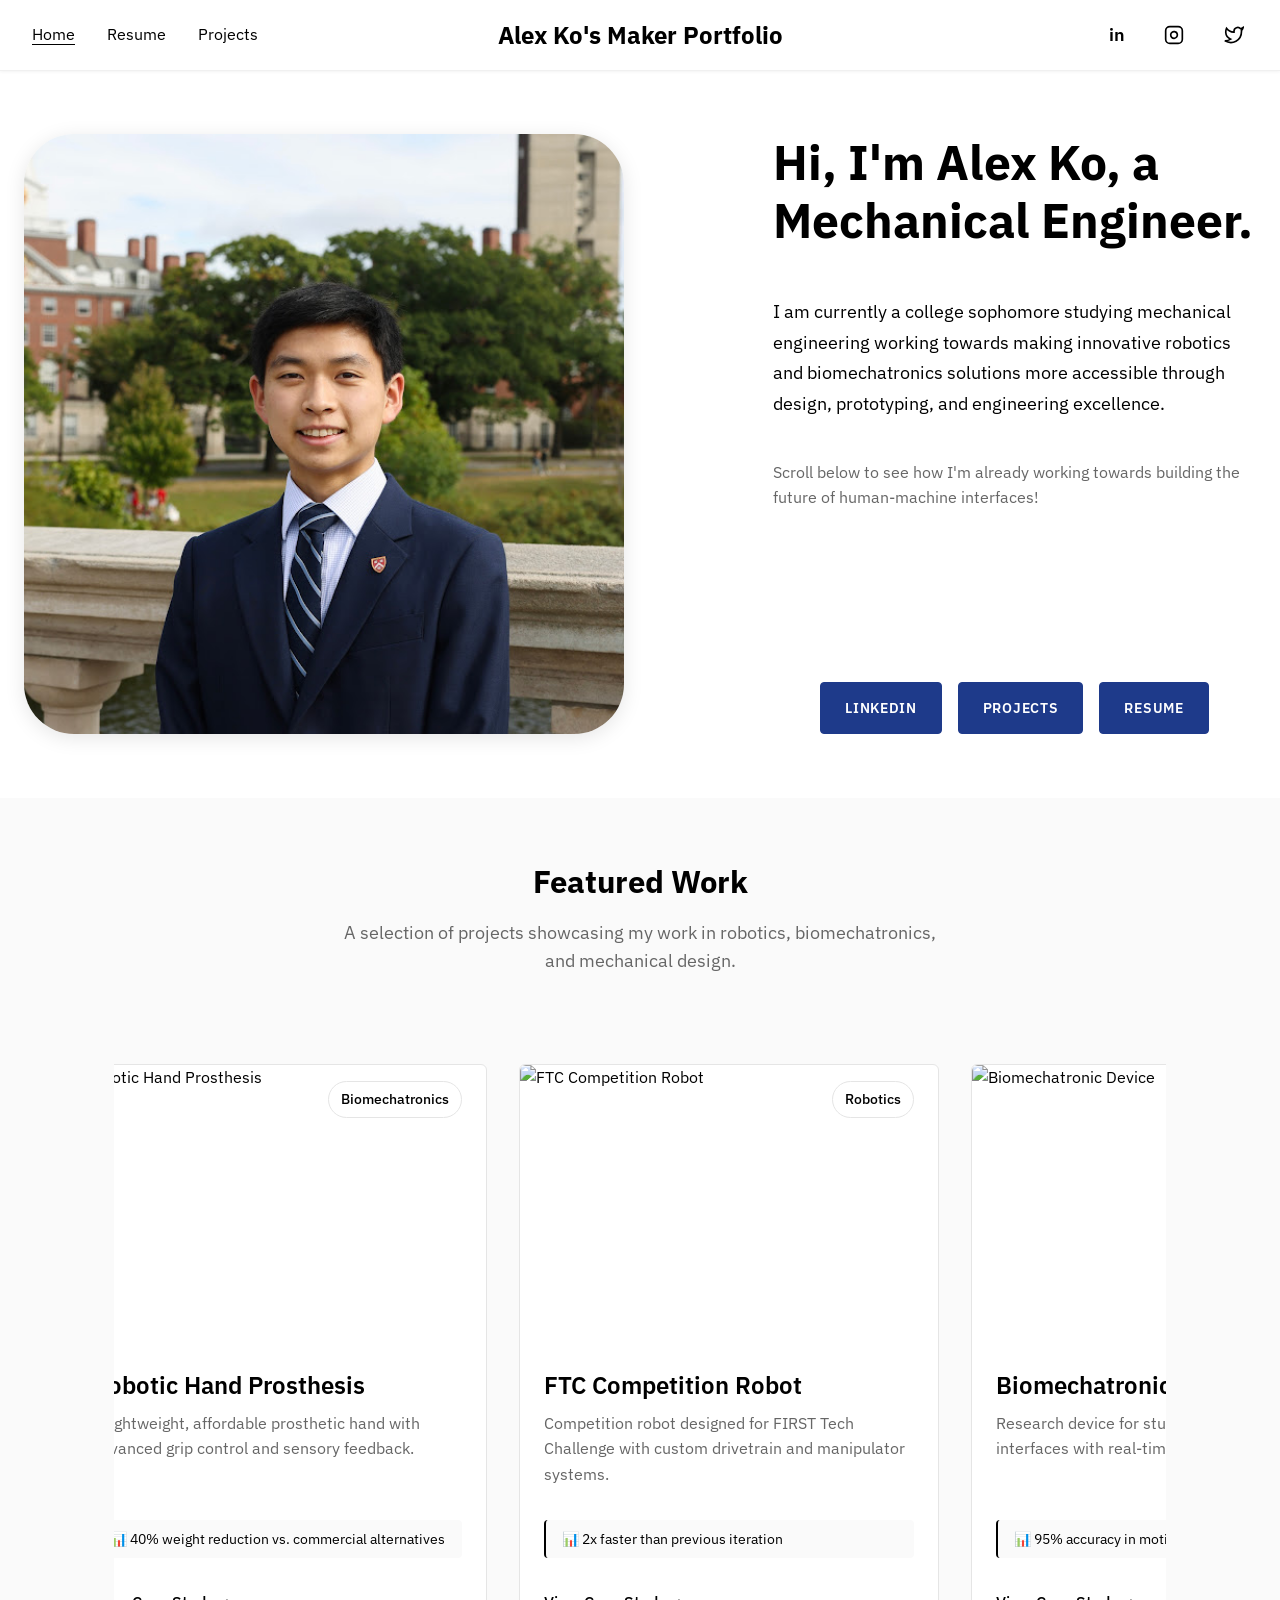
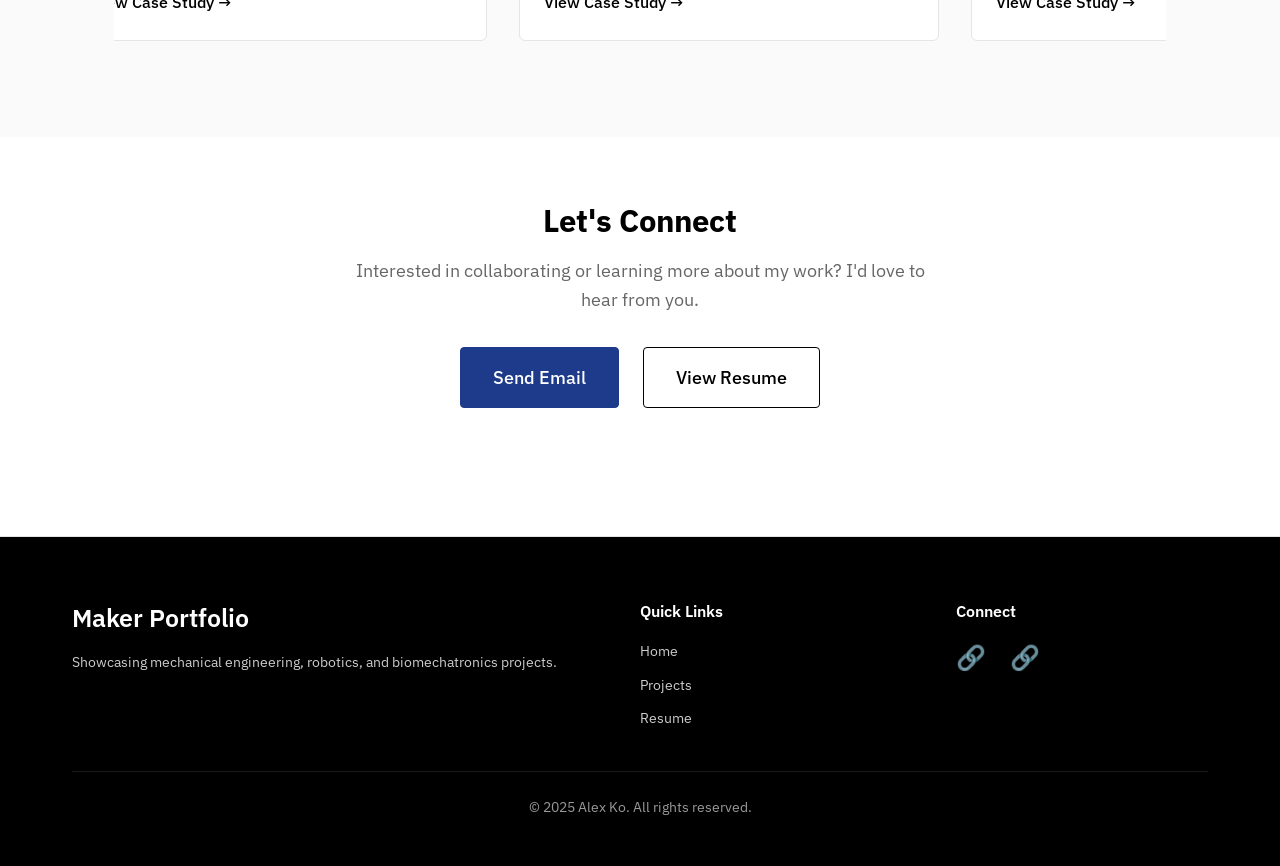
==== commit 5d044ac5: "initial code commit" ====
--- a/index.html
+++ b/index.html
@@ -3,32 +3,8 @@
 <head>
     <meta charset="UTF-8">
     <meta name="viewport" content="width=device-width, initial-scale=1.0, maximum-scale=5.0, user-scalable=yes">
-    <meta name="description" content="Alex Ko's Maker Portfolio">
-    <title>Alex Ko's Maker Portfolio</title>
-    <link rel="icon" type="image/png" href="assets/images/icons/site_logo_dark.png" id="favicon">
-    <script>
-        (function () {
-            var favicon = document.getElementById('favicon');
-            if (!favicon || !window.matchMedia) {
-                return;
-            }
-            var darkQuery = window.matchMedia('(prefers-color-scheme: dark)');
-            var setIcon = function (event) {
-                favicon.href = event.matches
-                    ? 'assets/images/icons/site_logo_light.png'
-                    : 'assets/images/icons/site_logo_dark.png';
-            };
-            setIcon(darkQuery);
-            if (darkQuery.addEventListener) {
-                darkQuery.addEventListener('change', setIcon);
-            } else if (darkQuery.addListener) {
-                darkQuery.addListener(setIcon);
-            }
-        })();
-    </script>
-    <script>
-        document.documentElement.classList.add('reveal-ready');
-    </script>
+    <meta name="description" content="Maker Portfolio - Mechanical Engineering, Robotics, and Biomechatronics Projects">
+    <title>Maker Portfolio - Mechanical Engineer & Robotics Enthusiast</title>
     <link rel="preconnect" href="https://fonts.googleapis.com">
     <link rel="preconnect" href="https://fonts.gstatic.com" crossorigin>
     <link href="https://fonts.googleapis.com/css2?family=IBM+Plex+Sans:ital,wght@0,100;0,200;0,300;0,400;0,500;0,600;0,700;1,100;1,200;1,300;1,400;1,500;1,600;1,700&display=swap" rel="stylesheet">
@@ -41,7 +17,7 @@
     <a href="#main-content" class="skip-link">Skip to main content</a>
     
     <!-- Header Navigation -->
-    <header class="site-header" data-load-reveal>
+    <header class="site-header">
         <div class="header-container">
             <nav class="header-nav-left">
                 <a href="index.html" class="nav-link">Home</a>
@@ -52,18 +28,19 @@
                 <a href="index.html" class="site-logo">Alex Ko's Maker Portfolio</a>
             </div>
             <div class="header-social">
-                <a href="https://www.linkedin.com/in/alexsyko/" target="_blank" rel="noopener noreferrer" class="social-link" aria-label="LinkedIn">
+                <a href="https://linkedin.com/in/yourusername" target="_blank" rel="noopener noreferrer" class="social-link" aria-label="LinkedIn">
                     in
                 </a>
-                <a href="https://github.com/asyk454" target="_blank" rel="noopener noreferrer" class="social-link social-github" aria-label="GitHub">
-                    <svg width="20" height="20" viewBox="0 0 24 24" fill="none" stroke="currentColor" stroke-width="2" stroke-linecap="round" stroke-linejoin="round">
-                        <path d="M9 19c-5 1.5-5-2.5-7-3m14 6v-3.87a3.37 3.37 0 0 0-.94-2.61c3.14-.35 6.44-1.54 6.44-7A5.44 5.44 0 0 0 20 4.77 5.07 5.07 0 0 0 19.91 1S18.73.65 16 2.48a13.38 13.38 0 0 0-7 0C6.27.65 5.09 1 5.09 1A5.07 5.07 0 0 0 5 4.77a5.44 5.44 0 0 0-1.5 3.78c0 5.42 3.3 6.61 6.44 7A3.37 3.37 0 0 0 9 18.13V22"></path>
+                <a href="https://instagram.com/yourusername" target="_blank" rel="noopener noreferrer" class="social-link social-instagram" aria-label="Instagram">
+                    <svg width="20" height="20" viewBox="0 0 24 24" fill="none" stroke="currentColor" stroke-width="2">
+                        <rect x="2" y="2" width="20" height="20" rx="5" ry="5"></rect>
+                        <path d="M16 11.37A4 4 0 1 1 12.63 8 4 4 0 0 1 16 11.37z"></path>
+                        <line x1="17.5" y1="6.5" x2="17.51" y2="6.5"></line>
                     </svg>
                 </a>
-                <a href="mailto:alexko@college.harvard.edu" target="_blank" rel="noopener noreferrer" class="social-link" aria-label="Email">
-                    <svg width="20" height="20" viewBox="0 0 24 24" fill="none" stroke="currentColor" stroke-width="2" stroke-linecap="round" stroke-linejoin="round">
-                        <rect x="3" y="5" width="18" height="14" rx="2" ry="2"></rect>
-                        <path d="M3 7l9 6 9-6"></path>
+                <a href="https://github.com/asyk454" target="_blank" rel="noopener noreferrer" class="social-link social-github" aria-label="GitHub">
+                    <svg width="20" height="20" viewBox="0 0 24 24" fill="none" stroke="currentColor" stroke-width="2">
+                        <path d="M23 3a10.9 10.9 0 0 1-3.14 1.53 4.48 4.48 0 0 0-7.86 3v1A10.66 10.66 0 0 1 3 4s-4 9 5 13a11.64 11.64 0 0 1-7 2c9 5 20 0 20-11.5a4.5 4.5 0 0 0-.08-.83A7.72 7.72 0 0 0 23 3z"></path>
                     </svg>
                 </a>
             </div>
@@ -83,7 +60,7 @@
 
     <main id="main-content">
         <!-- Hero Section -->
-        <section class="hero" data-load-reveal>
+        <section class="hero">
             <div class="hero-layout">
                 <div class="hero-photo">
                     <img src="assets/images/profile/Alex Ko Headshot copy.jpg" alt="Profile photo" class="hero-headshot" loading="eager">
@@ -91,15 +68,15 @@
                     <div class="hero-content">
                         <h1>Hi, I'm <span class="name-highlight">Alex Ko</span>, a <span class="name-highlight">Mechanical Engineer</span>.</h1>
                         <p class="hero-intro">
-                            I am currently a sophomore at Harvard studying mechanical engineering. I want to push the 
-                            boundaries of what's possible by creating and supporting innovative robotic and biomechatronic  
-                            solutions using design, prototyping, and engineering excellence fundamentals.
+                            I am currently a college sophomore studying mechanical engineering working towards making 
+                            innovative robotics and biomechatronics solutions more accessible through design, prototyping, 
+                            and engineering excellence.
                         </p>
                         <p class="hero-cta-text">
-                            Check out how I'm already working towards building the future of human-machine interfaces!
+                            Scroll below to see how I'm already working towards building the future of human-machine interfaces!
                         </p>
                         <div class="hero-buttons">
-                            <a href="https://www.linkedin.com/in/alexsyko/" target="_blank" rel="noopener noreferrer" class="btn-hero">LINKEDIN</a>
+                            <a href="https://linkedin.com/in/yourusername" target="_blank" rel="noopener noreferrer" class="btn-hero">LINKEDIN</a>
                             <a href="#projects" class="btn-hero">PROJECTS</a>
                             <a href="resume.html" class="btn-hero">RESUME</a>
                         </div>
@@ -111,7 +88,7 @@
         <section class="section-alt" id="projects">
             <div class="container">
                 <div class="projects-header">
-                    <h2>Featured Projects</h2>
+                    <h2>Featured Work</h2>
                     <p class="projects-subtitle">
                         A selection of projects showcasing my work in robotics, biomechatronics, and mechanical design.
                     </p>
@@ -120,97 +97,80 @@
                     <!-- Project Card 1 -->
                     <article class="project-card">
                         <div class="image-container">
-                            <!-- TODO: This image is probably just a place holder and should be replaced with a higher quality image if Tony has one -->
-                            <img src="assets/images/MediaLabLeg.png" alt="Tissue-integrated bionic knee prosthesis" class="project-card-image" loading="lazy">
-                            <span class="project-card-badge tag tag-biomechatronics">Research</span>
-                        </div>
-                        <div class="project-card-content">
-                            <h3 class="project-card-title">Neurally-Controlled Bionic Knee Prosthesis</h3>
-                            <div class="project-card-affiliation">MIT Media Lab &mdash; Biomechatronics Group</div>
-                            <p class="project-card-description">
-                                Built and upgraded a backup prosthetic leg. Solved a critical encoder failure using braided signal routing and ferrites. Enhanced foot feedback system in C++. Facilitated testing, data collection, and created data processing scripts.
-                            </p>
-                            <div class="project-card-metric">
-                                📝 Co-Authored Publication in <a href="https://www.science.org/doi/10.1126/science.adv3223" target="_blank" rel="noopener noreferrer"><i>Science</i></a>
-                            </div>
-                            <div class="project-card-footer">
-                                <a href="project-1.html" class="project-card-link">
-                                    Learn More →
-                                </a>
-                                <span class="project-card-meta">Cambridge, MA · Jun 2023 &mdash; Mar 2024</span>
-                            </div>
+                            <img src="https://via.placeholder.com/800x450/3b82f6/ffffff?text=Robotic+Hand+Prosthesis" alt="Robotic Hand Prosthesis" class="project-card-image" loading="lazy">
+                            <span class="project-card-badge tag tag-biomechatronics">Biomechatronics</span>
+                        </div>
+                        <div class="project-card-content">
+                            <h3 class="project-card-title">Robotic Hand Prosthesis</h3>
+                            <p class="project-card-description">
+                                A lightweight, affordable prosthetic hand with advanced grip control and sensory feedback.
+                            </p>
+                            <div class="project-card-metric">
+                                📊 40% weight reduction vs. commercial alternatives
+                            </div>
+                            <a href="project-1.html" class="project-card-link">
+                                View Case Study →
+                            </a>
                         </div>
                     </article>
 
                     <!-- Project Card 2 -->
                     <article class="project-card">
                         <div class="image-container">
-                            <img src="assets/images/FTC_23_Robot.jpg" alt="FTC Competition Robot" class="project-card-image" loading="lazy">
-                            <span class="project-card-badge tag tag-robotics">School Team</span>
-                        </div>
-                        <div class="project-card-content">
-                            <h3 class="project-card-title">FIRST Tech Challenge '23-'24 Robot</h3>
-                            <div class="project-card-affiliation">Weston High School Robotics Club</div>
-                            <p class="project-card-description">
-                                Principal designer of robot chassis. Developed autonomous navigation using trigonometric localization, sensor/camera fusion, and PID control. Raised $100,000 for state-of-the-art robotics lab.
-                            </p>
-                            <div class="project-card-metric">
-                                🏆 Finished Top 4 in the World (>7000 Teams)
-                            </div>
-                            <div class="project-card-footer">
-                                <a href="project-2.html" class="project-card-link">
-                                    Learn More →
-                                </a>
-                                <span class="project-card-meta">Weston, MA · Sep 2022 &mdash; Apr 2023</span>
-                            </div>
+                            <img src="https://via.placeholder.com/800x450/1e40af/ffffff?text=FTC+Competition+Robot" alt="FTC Competition Robot" class="project-card-image" loading="lazy">
+                            <span class="project-card-badge tag tag-robotics">Robotics</span>
+                        </div>
+                        <div class="project-card-content">
+                            <h3 class="project-card-title">FTC Competition Robot</h3>
+                            <p class="project-card-description">
+                                Competition robot designed for FIRST Tech Challenge with custom drivetrain and manipulator systems.
+                            </p>
+                            <div class="project-card-metric">
+                                📊 2x faster than previous iteration
+                            </div>
+                            <a href="project-2.html" class="project-card-link">
+                                View Case Study →
+                            </a>
                         </div>
                     </article>
 
                     <!-- Project Card 3 -->
                     <article class="project-card">
                         <div class="image-container">
-                            <img src="assets/images/SladeLabArm.jpeg" alt="Biomechatronic Device" class="project-card-image" loading="lazy">
-                            <span class="project-card-badge tag tag-biomechatronics">Research</span>
-                        </div>
-                        <div class="project-card-content">
-                            <h3 class="project-card-title">VLA-Controlled Supernumerary Arm</h3>
-                            <div class="project-card-affiliation">Harvard Slade Agility Lab</div>
-                            <p class="project-card-description">
-                                Designed and experimented with a 6-DOF, assistive, wearable robotic arm powered by a vision–language–action controller and multi-camera array.
-                            </p>
-                            <div class="project-card-metric">
-                                🎯 Achieved Tabletop Pick and Place Control
-                            </div>
-                            <div class="project-card-footer">
-                                <a href="project-3.html" class="project-card-link">
-                                    Learn More →
-                                </a>
-                                <span class="project-card-meta">Cambridge, MA · Jun &mdash; Aug 2025</span>
-                            </div>
+                            <img src="https://via.placeholder.com/800x450/065f46/ffffff?text=Biomechatronic+Device" alt="Biomechatronic Device" class="project-card-image" loading="lazy">
+                            <span class="project-card-badge tag tag-biomechatronics">Biomechatronics</span>
+                        </div>
+                        <div class="project-card-content">
+                            <h3 class="project-card-title">Biomechatronic Device</h3>
+                            <p class="project-card-description">
+                                Research device for studying human-machine interfaces with real-time feedback systems.
+                            </p>
+                            <div class="project-card-metric">
+                                📊 95% accuracy in motion tracking
+                            </div>
+                            <a href="project-3.html" class="project-card-link">
+                                View Case Study →
+                            </a>
                         </div>
                     </article>
 
                     <!-- Project Card 4 -->
                     <article class="project-card">
                         <div class="image-container">
-                            <img src="assets/images/ES51_robot.jpg" alt="Custom Actuator Design" class="project-card-image" loading="lazy">
-                            <span class="project-card-badge tag tag-prototyping">Class Project</span>
-                        </div>
-                        <div class="project-card-content">
-                            <h3 class="project-card-title">Engineering Sciences 51 Design Challenge Robot</h3>
-                            <div class="project-card-affiliation">Harvard ES 51 Mechanical Design Class</div>
-                            <p class="project-card-description">
-                                Managed build timeline and match strategy while leading parts manufacturing/assembly for a two-speed, gear-shifting, 6WD chassis and silicone gripping competition robot.
-                            </p>
-                            <div class="project-card-metric">
-                                ✅ Drivetrain Praised as Most Maneuverable
-                            </div>
-                            <div class="project-card-footer">
-                                <a href="project-4.html" class="project-card-link">
-                                    Learn More →
-                                </a>
-                                <span class="project-card-meta">Cambridge, MA · Jan &mdash; May 2025</span>
-                            </div>
+                            <img src="https://via.placeholder.com/800x450/92400e/ffffff?text=Custom+Actuator+Design" alt="Custom Actuator Design" class="project-card-image" loading="lazy">
+                            <span class="project-card-badge tag tag-prototyping">Prototyping</span>
+                        </div>
+                        <div class="project-card-content">
+                            <h3 class="project-card-title">Custom Actuator Design</h3>
+                            <p class="project-card-description">
+                                High-torque, compact actuator system designed for space-constrained robotic applications.
+                            </p>
+                            <div class="project-card-metric">
+                                📊 $50 cost reduction per unit
+                            </div>
+                            <a href="project-4.html" class="project-card-link">
+                                View Case Study →
+                            </a>
                         </div>
                     </article>
                 </div>
@@ -225,7 +185,7 @@
                     Interested in collaborating or learning more about my work? I'd love to hear from you.
                 </p>
                 <div class="contact-buttons">
-                    <a href="mailto:alexko.harvard.edu" class="btn btn-primary btn-large">Send Email</a>
+                    <a href="mailto:your.email@example.com" class="btn btn-primary btn-large">Send Email</a>
                     <a href="resume.html" class="btn btn-secondary btn-large">View Resume</a>
                 </div>
             </div>
@@ -237,8 +197,8 @@
         <div class="footer-container">
             <div class="footer-content">
                 <div class="footer-about">
-                    <h3>Alex Ko's Maker Portfolio</h3>
-                    <p>Showcasing my engineering and robotics projects in addition to other interesting things about me!</p>
+                    <h3>Maker Portfolio</h3>
+                    <p>Showcasing mechanical engineering, robotics, and biomechatronics projects.</p>
                 </div>
                 <div class="footer-links">
                     <h4>Quick Links</h4>
@@ -251,18 +211,8 @@
                 <div class="footer-links">
                     <h4>Connect</h4>
                     <div class="footer-social">
-                        <a href="https://www.linkedin.com/in/alexsyko/" aria-label="LinkedIn" target="_blank" rel="noopener noreferrer">in</a>
-                        <a href="https://github.com/asyk454" aria-label="GitHub" target="_blank" rel="noopener noreferrer">
-                            <svg class="icon-github" width="20" height="20" viewBox="0 0 24 24" fill="none" stroke="currentColor" stroke-width="2" stroke-linecap="round" stroke-linejoin="round">
-                                <path d="M9 19c-5 1.5-5-2.5-7-3m14 6v-3.87a3.37 3.37 0 0 0-.94-2.61c3.14-.35 6.44-1.54 6.44-7A5.44 5.44 0 0 0 20 4.77 5.07 5.07 0 0 0 19.91 1S18.73.65 16 2.48a13.38 13.38 0 0 0-7 0C6.27.65 5.09 1 5.09 1A5.07 5.07 0 0 0 5 4.77a5.44 5.44 0 0 0-1.5 3.78c0 5.42 3.3 6.61 6.44 7A3.37 3.37 0 0 0 9 18.13V22"></path>
-                            </svg>
-                        </a>
-                        <a href="mailto:alexko.harvard.edu" aria-label="Email">
-                            <svg width="20" height="20" viewBox="0 0 24 24" fill="none" stroke="currentColor" stroke-width="2" stroke-linecap="round" stroke-linejoin="round">
-                                <rect x="3" y="5" width="18" height="14" rx="2" ry="2"></rect>
-                                <path d="M3 7l9 6 9-6"></path>
-                            </svg>
-                        </a>
+                        <a href="https://github.com/yourusername" aria-label="GitHub" target="_blank" rel="noopener noreferrer">🔗</a>
+                        <a href="https://linkedin.com/in/yourusername" aria-label="LinkedIn" target="_blank" rel="noopener noreferrer">🔗</a>
                     </div>
                 </div>
             </div>
@@ -275,3 +225,4 @@
     <script src="assets/js/main.js"></script>
 </body>
 </html>
+
--- a/assets/css/main.css
+++ b/assets/css/main.css
@@ -18,15 +18,11 @@
     --accent-alt: #1e3a8a;
     --background: #ffffff;
     --background-alt: #fafafa;
-    --surface: #ffffff;
-    --surface-alt: #f5f5f5;
-    --badge-bg: rgba(255, 255, 255, 0.95);
     --text: #000000;
     --text-light: #666666;
     --success: #000000;
     --border: #e5e5e5;
     --border-light: #f0f0f0;
-    color-scheme: light;
     
     /* Typography */
     --font-heading: 'IBM Plex Sans', -apple-system, BlinkMacSystemFont, sans-serif;
@@ -51,56 +47,6 @@
     --shadow-lg: 0 4px 8px rgba(0, 0, 0, 0.1);
 }
 
-:root[data-theme="dark"] {
-    --primary: #f5f5f5;
-    --primary-dark: #d9dbe2;
-    --accent: #7aa2ff;
-    --accent-bright: #8cb4ff;
-    --accent-alt: #6f96ff;
-    --background: #0b0d12;
-    --background-alt: #11141d;
-    --surface: #0f1117;
-    --surface-alt: #151a24;
-    --badge-bg: rgba(15, 18, 26, 0.9);
-    --text: #f4f6fb;
-    --text-light: #b8c0cc;
-    --success: #a7f3d0;
-    --border: #2a3240;
-    --border-light: #1f2633;
-    --shadow-sm: 0 1px 2px rgba(0, 0, 0, 0.35);
-    --shadow-md: 0 2px 6px rgba(0, 0, 0, 0.35);
-    --shadow-lg: 0 6px 14px rgba(0, 0, 0, 0.4);
-    color-scheme: dark;
-}
-
-:root[data-theme="light"] {
-    color-scheme: light;
-}
-
-@media (prefers-color-scheme: dark) {
-    :root:not([data-theme="light"]):not([data-theme="dark"]) {
-        --primary: #f5f5f5;
-        --primary-dark: #d9dbe2;
-        --accent: #7aa2ff;
-        --accent-bright: #8cb4ff;
-        --accent-alt: #6f96ff;
-        --background: #0b0d12;
-        --background-alt: #11141d;
-        --surface: #0f1117;
-        --surface-alt: #151a24;
-        --badge-bg: rgba(15, 18, 26, 0.9);
-        --text: #f4f6fb;
-        --text-light: #b8c0cc;
-        --success: #a7f3d0;
-        --border: #2a3240;
-        --border-light: #1f2633;
-        --shadow-sm: 0 1px 2px rgba(0, 0, 0, 0.35);
-        --shadow-md: 0 2px 6px rgba(0, 0, 0, 0.35);
-        --shadow-lg: 0 6px 14px rgba(0, 0, 0, 0.4);
-        color-scheme: dark;
-    }
-}
-
 html {
     scroll-behavior: smooth;
 }
@@ -111,29 +57,6 @@
     line-height: 1.6;
     color: var(--text);
     background-color: var(--background);
-}
-
-/* Load reveal for above-the-fold content (JS adds .reveal-ready and .is-revealed) */
-html.reveal-ready [data-load-reveal] {
-    opacity: 0;
-    clip-path: inset(0 100% 0 0);
-    transition: clip-path 1000ms cubic-bezier(0.22, 0.61, 0.36, 1),
-        opacity 500ms ease;
-    transition-delay: 100ms;
-    will-change: clip-path, opacity;
-}
-
-html.reveal-ready [data-load-reveal].is-revealed {
-    opacity: 1;
-    clip-path: inset(0 0 0 0);
-}
-
-@media (prefers-reduced-motion: reduce) {
-    html.reveal-ready [data-load-reveal] {
-        transition: none;
-        clip-path: none;
-        opacity: 1;
-    }
 }
 
 /* Typography Scale (1.25 modular scale) */
@@ -210,18 +133,18 @@
 /* Skip Link for Accessibility */
 .skip-link {
     position: absolute;
-    top: 0;
+    top: -40px;
     left: 0;
     background: var(--primary);
-    color: var(--background);
+    color: white;
     padding: 8px;
     text-decoration: none;
     z-index: 100;
-    transform: translateY(-200%);
 }
 
 .skip-link:focus {
-    transform: translateY(0);
+    top: 0;
 }
 
 /* Base responsive adjustments - more specific overrides in responsive.css */
+
--- a/assets/css/components.css
+++ b/assets/css/components.css
@@ -31,32 +31,15 @@
 }
 
 .btn-secondary {
-    background: var(--accent);
+    background-color: transparent;
+    color: var(--text);
+    border: 1px solid var(--text);
+}
+
+.btn-secondary:hover {
+    background: var(--text);
     color: white;
-    border: 1px solid var(--accent);
-}
-
-.btn-secondary:hover {
-    background: var(--accent-bright);
-    color: white;
-    border-color: var(--accent-bright);
-}
-
-@media (prefers-color-scheme: dark) {
-    .btn,
-    .btn-primary,
-    .btn-secondary {
-        background: transparent;
-        color: var(--text);
-        border: 1px solid var(--text);
-    }
-
-    .btn-primary:hover,
-    .btn-secondary:hover {
-        background: rgba(255, 255, 255, 0.08);
-        color: var(--text);
-        border-color: var(--text);
-    }
+    border-color: var(--text);
 }
 
 .btn-large {
@@ -66,7 +49,7 @@
 
 /* Cards */
 .card {
-    background: var(--surface);
+    background: white;
     border-radius: var(--radius-md);
     box-shadow: none;
     overflow: hidden;
@@ -217,7 +200,7 @@
     top: 0;
     left: 0;
     right: 0;
-    background: var(--surface);
+    background: #ffffff;
     box-shadow: 0 1px 3px rgba(0, 0, 0, 0.05);
     z-index: 1000;
     transition: all 0.3s ease;
@@ -226,7 +209,7 @@
 
 .site-header.scrolled {
     box-shadow: 0 2px 4px rgba(0, 0, 0, 0.08);
-    background: var(--surface);
+    background: #ffffff;
 }
 
 .header-container {
@@ -291,7 +274,6 @@
     gap: var(--spacing-lg);
     justify-self: end;
 }
-
 
 .social-link {
     color: var(--text);
@@ -450,7 +432,7 @@
     position: absolute;
     top: calc(100% + 0.5rem);
     right: 0;
-    background: var(--surface);
+    background: white;
     border: 1px solid var(--border);
     border-radius: var(--radius-sm);
     box-shadow: var(--shadow-md);
@@ -481,7 +463,6 @@
     background: var(--background-alt);
 }
 
-
 /* Show mobile menu much earlier to prevent any conflicts or jumbling */
 @media (max-width: 1100px) {
     .mobile-dropdown {
@@ -546,8 +527,8 @@
 
 /* Footer */
 .site-footer {
-    background: var(--surface);
-    color: var(--text);
+    background: var(--text);
+    color: white;
     padding: var(--spacing-xl) 0 var(--spacing-lg);
     margin-top: var(--spacing-xl);
     position: relative;
@@ -577,17 +558,17 @@
 }
 
 .footer-about h3 {
-    color: var(--text);
+    color: white;
     margin-bottom: var(--spacing-sm);
 }
 
 .footer-about p {
-    color: var(--text-light);
+    color: rgba(255, 255, 255, 0.8);
     font-size: 0.875rem;
 }
 
 .footer-links h4 {
-    color: var(--text);
+    color: white;
     margin-bottom: var(--spacing-sm);
     font-size: 1rem;
 }
@@ -601,13 +582,13 @@
 }
 
 .footer-links a {
-    color: var(--text-light);
+    color: rgba(255, 255, 255, 0.8);
     font-size: 0.875rem;
     transition: color 0.2s ease;
 }
 
 .footer-links a:hover {
-    color: var(--text);
+    color: white;
 }
 
 .footer-social {
@@ -617,38 +598,20 @@
 }
 
 .footer-social a {
-    color: var(--text-light);
-    font-size: 1.125rem;
-    width: 24px;
-    height: 24px;
-    display: inline-flex;
-    align-items: center;
-    justify-content: center;
-    line-height: 1;
+    color: rgba(255, 255, 255, 0.8);
+    font-size: 1.5rem;
     transition: color 0.2s ease;
 }
 
-.footer-social svg {
-    width: 24px;
-    height: 24px;
-    stroke: currentColor;
-    fill: none;
-}
-
-.footer-social .icon-github {
-    transform: scale(0.92);
-    transform-origin: center;
-}
-
 .footer-social a:hover {
-    color: var(--text);
+    color: white;
 }
 
 .footer-bottom {
-    border-top: 1px solid var(--border);
+    border-top: 1px solid rgba(255, 255, 255, 0.1);
     padding-top: var(--spacing-md);
     text-align: center;
-    color: var(--text-light);
+    color: rgba(255, 255, 255, 0.6);
     font-size: 0.875rem;
 }
 
@@ -662,3 +625,4 @@
         padding: 0 var(--spacing-md);
     }
 }
+
--- a/assets/css/home.css
+++ b/assets/css/home.css
@@ -9,25 +9,21 @@
     align-items: flex-start;
     justify-content: center;
     position: relative;
-    background: var(--background);
+    background: #ffffff;
     color: var(--text);
     padding: var(--spacing-xl) 0 var(--spacing-xl) 0;
     margin-top: 70px;
-    --hero-gap: var(--spacing-lg);
-    --hero-image-height: clamp(480px, 55vh, 600px);
-    --hero-image-width: clamp(320px, 38vw, 600px);
-    --hero-image-crop: var(--hero-image-width);
 }
 
 .hero-layout {
     display: grid;
-    grid-template-columns: minmax(240px, var(--hero-image-crop)) minmax(0, 1fr);
-    gap: var(--hero-gap);
+    grid-template-columns: 1.5fr 1fr;
+    gap: var(--spacing-md);
     align-items: stretch;
     max-width: 1600px;
     width: auto;
     margin: 0 auto;
-    padding: 0 clamp(var(--spacing-md), 4vw, var(--spacing-xl));
+    padding: 0 var(--spacing-md);
     justify-content: center;
 }
 
@@ -36,17 +32,18 @@
     justify-content: flex-start;
     align-items: flex-start;
     padding-left: 0;
-    width: min(100%, var(--hero-image-crop));
-    height: 100%; /*var(--hero-image-height);*/
-    min-height: 480px; /* This is about the right value */
+    width: auto;
 }
 
 .hero-headshot {
     width: 100%;
-    height: 100%;
+    max-width: 600px;
+    height: auto;
+    max-height: 600px;
+    aspect-ratio: 1 / 1;
     border-radius: 50px;
     object-fit: cover;
-    object-position: center 35%;
+    object-position: center;
     box-shadow: 0 4px 20px rgba(0, 0, 0, 0.1);
 }
 
@@ -54,17 +51,14 @@
     display: flex;
     flex-direction: column;
     gap: var(--spacing-md);
-    align-items: center;
-    text-align: center;
-    min-height: var(--hero-image-height);
 }
 
 .hero h1 {
-    font-size: clamp(2.25rem, 3.5vw, 3rem);;
+    font-size: 3rem;
     font-weight: 700;
-    margin-bottom: var(--spacing-sm);
-    color: var(--text);
-    line-height: 1.1;
+    margin-bottom: var(--spacing-md);
+    color: var(--text);
+    line-height: 1.2;
     transition: font-size 0.3s ease, line-height 0.3s ease;
 }
 
@@ -74,18 +68,18 @@
 }
 
 .hero-intro {
-    font-size: clamp(1rem, 1.4vw, 1.125rem);
-    line-height: 1.6;
+    font-size: 1.125rem;
+    line-height: 1.7;
     color: var(--text);
     margin-bottom: var(--spacing-sm);
     transition: font-size 0.3s ease, line-height 0.3s ease;
 }
 
 .hero-cta-text {
-    font-size: clamp(0.95rem, 1.2vw, 1rem);
-    line-height: 1.5;
+    font-size: 1rem;
+    line-height: 1.6;
     color: var(--text-light);
-    margin-bottom: var(--spacing-md);
+    margin-bottom: var(--spacing-lg);
     transition: font-size 0.3s ease, line-height 0.3s ease;
 }
 
@@ -121,36 +115,9 @@
     box-shadow: none;
 }
 
-@media (prefers-color-scheme: dark) {
-    .btn-hero {
-        background: transparent;
-        color: var(--text);
-        border-color: var(--text);
-    }
-
-    .btn-hero:hover {
-        background: rgba(255, 255, 255, 0.08);
-        border-color: var(--text);
-    }
-}
-
-@media (max-width: 1023px) {
-    .hero {
-        --hero-image-crop: clamp(
-            calc(var(--hero-image-width) * 0.8),
-            calc(var(--hero-image-width) - (1023px - 100vw) * 0.3),
-            var(--hero-image-width)
-        );
-    }
-
-    .hero-photo {
-        overflow: hidden;
-    }
-}
-
 @media (max-width: 768px) {
     .hero {
-        /*min-height: 80vh;      disabled for now*/
+        min-height: 80vh;
         padding: var(--spacing-lg) var(--spacing-md);
     }
     
@@ -276,7 +243,7 @@
 }
 
 .projects-grid .project-card:last-child {
-    margin-right: var(--spacing-sm);
+    margin-right: var(--spacing-lg);
 }
 
 .projects-header {
@@ -302,24 +269,15 @@
     overflow-x: auto;
     overflow-y: hidden;
     scroll-behavior: auto; /* Changed to auto for smooth animation frame scrolling */
-    padding: var(--spacing-md) var(--spacing-md) var(--spacing-lg) 0;
-    scrollbar-width: none;
-    scrollbar-color: transparent transparent;
+    padding: var(--spacing-md) var(--spacing-xl) var(--spacing-lg) 0;
+    scrollbar-width: thin;
+    scrollbar-color: var(--text) var(--background-alt);
     -webkit-overflow-scrolling: touch;
     scroll-padding: 0 var(--spacing-xl) 0 0;
 }
 
-.projects-grid:hover {
-    scrollbar-width: thin;
-    scrollbar-color: var(--text) var(--background-alt);
-}
-
 /* Custom scrollbar styling for webkit browsers */
 .projects-grid::-webkit-scrollbar {
-    height: 0;
-}
-
-.projects-grid:hover::-webkit-scrollbar {
     height: 8px;
 }
 
@@ -339,7 +297,7 @@
 }
 
 .project-card {
-    background: var(--surface);
+    background: white;
     border-radius: var(--radius-md);
     box-shadow: none;
     overflow: hidden;
@@ -376,7 +334,7 @@
     position: absolute;
     top: var(--spacing-sm);
     right: var(--spacing-sm);
-    background: var(--badge-bg);
+    background: rgba(255, 255, 255, 0.95);
     padding: 6px 12px;
     border-radius: 20px;
     font-size: 0.875rem;
@@ -395,19 +353,6 @@
     font-weight: 600;
     margin-bottom: var(--spacing-xs);
     color: var(--text);
-}
-
-.project-card-affiliation {
-    align-self: flex-start;
-    display: inline-flex;
-    margin-bottom: var(--spacing-sm);
-    padding: 6px 10px;
-    border-radius: 999px;
-    font-size: 0.8125rem;
-    font-weight: 500;
-    color: var(--text);
-    background: var(--surface-alt);
-    border: 1px solid var(--border);
 }
 
 .project-card-description {
@@ -447,27 +392,6 @@
     gap: var(--spacing-xs);
 }
 
-.project-card-footer {
-    margin-top: var(--spacing-sm);
-    display: flex;
-    align-items: center;
-    justify-content: space-between;
-    gap: var(--spacing-sm);
-    flex-wrap: nowrap;
-    width: 100%;
-}
-
-.project-card-footer .project-card-link {
-    margin-top: 0;
-}
-
-.project-card-meta {
-    margin-left: auto;
-    color: var(--text-light);
-    font-size: 0.875rem;
-    white-space: nowrap;
-}
-
 /* Horizontal scroll works on all screen sizes */
 /* Cards will be scrollable horizontally */
 
@@ -508,3 +432,4 @@
         width: 100%;
     }
 }
+
--- a/assets/css/responsive.css
+++ b/assets/css/responsive.css
@@ -45,18 +45,14 @@
     
     .hero-layout {
         grid-template-columns: 1fr;
-        gap: var(--hero-gap);
+        gap: var(--spacing-md);
         text-align: center;
     }
     
-    .hero-photo {
-        width: 100%;
-        aspect-ratio: 16 / 9;
-        height: auto;
-        min-height: 0; /* overrides desktop min-height: 480px */
+    .hero-headshot {
+        max-width: 300px;
         margin: 0 auto;
     }
-
     
     .hero h1 {
         font-size: 2rem;
@@ -284,13 +280,12 @@
     
     .hero-layout {
         grid-template-columns: 1fr;
-        gap: var(--hero-gap);
+        gap: var(--spacing-md);
         text-align: center;
     }
     
-    .hero-photo {
-        width: min(100%, var(--hero-image-crop));
-        height: var(--hero-image-size);
+    .hero-headshot {
+        max-width: 350px;
         margin: 0 auto;
     }
     
@@ -393,17 +388,16 @@
     
     /* Hero */
     .hero-layout {
-        grid-template-columns: minmax(240px, var(--hero-image-crop)) minmax(0, 1fr);
-        gap: var(--hero-gap);
+        grid-template-columns: 1fr 1.5fr;
+        gap: var(--spacing-md);
     }
     
     .hero h1 {
         font-size: 2.75rem;
     }
     
-    .hero-photo {
-        width: min(100%, var(--hero-image-crop));
-        height: var(--hero-image-height);
+    .hero-headshot {
+        max-width: 100%;
     }
     
     /* Project Cards - Horizontal scroll */
@@ -545,8 +539,8 @@
     
     /* Hero */
     .hero-layout {
-        grid-template-columns: minmax(280px, 600px) minmax(0, 1fr);
-        gap: var(--hero-gap);
+        grid-template-columns: 1fr 1.5fr;
+        gap: var(--spacing-md);
     }
     
     .hero h1 {
@@ -608,7 +602,7 @@
     
     /* Hero */
     .hero {
-        min-height: auto;
+        min-height: 90vh;
     }
     
     .hero h1 {
@@ -734,7 +728,7 @@
    ============================================ */
 @media (max-width: 1023px) and (orientation: landscape) {
     .hero {
-        /*min-height: 80vh;    disabled for now*/
+        min-height: 100vh;
         padding: var(--spacing-md) var(--spacing-lg);
     }
     
@@ -844,3 +838,4 @@
         border: 1px solid #ccc;
     }
 }
+
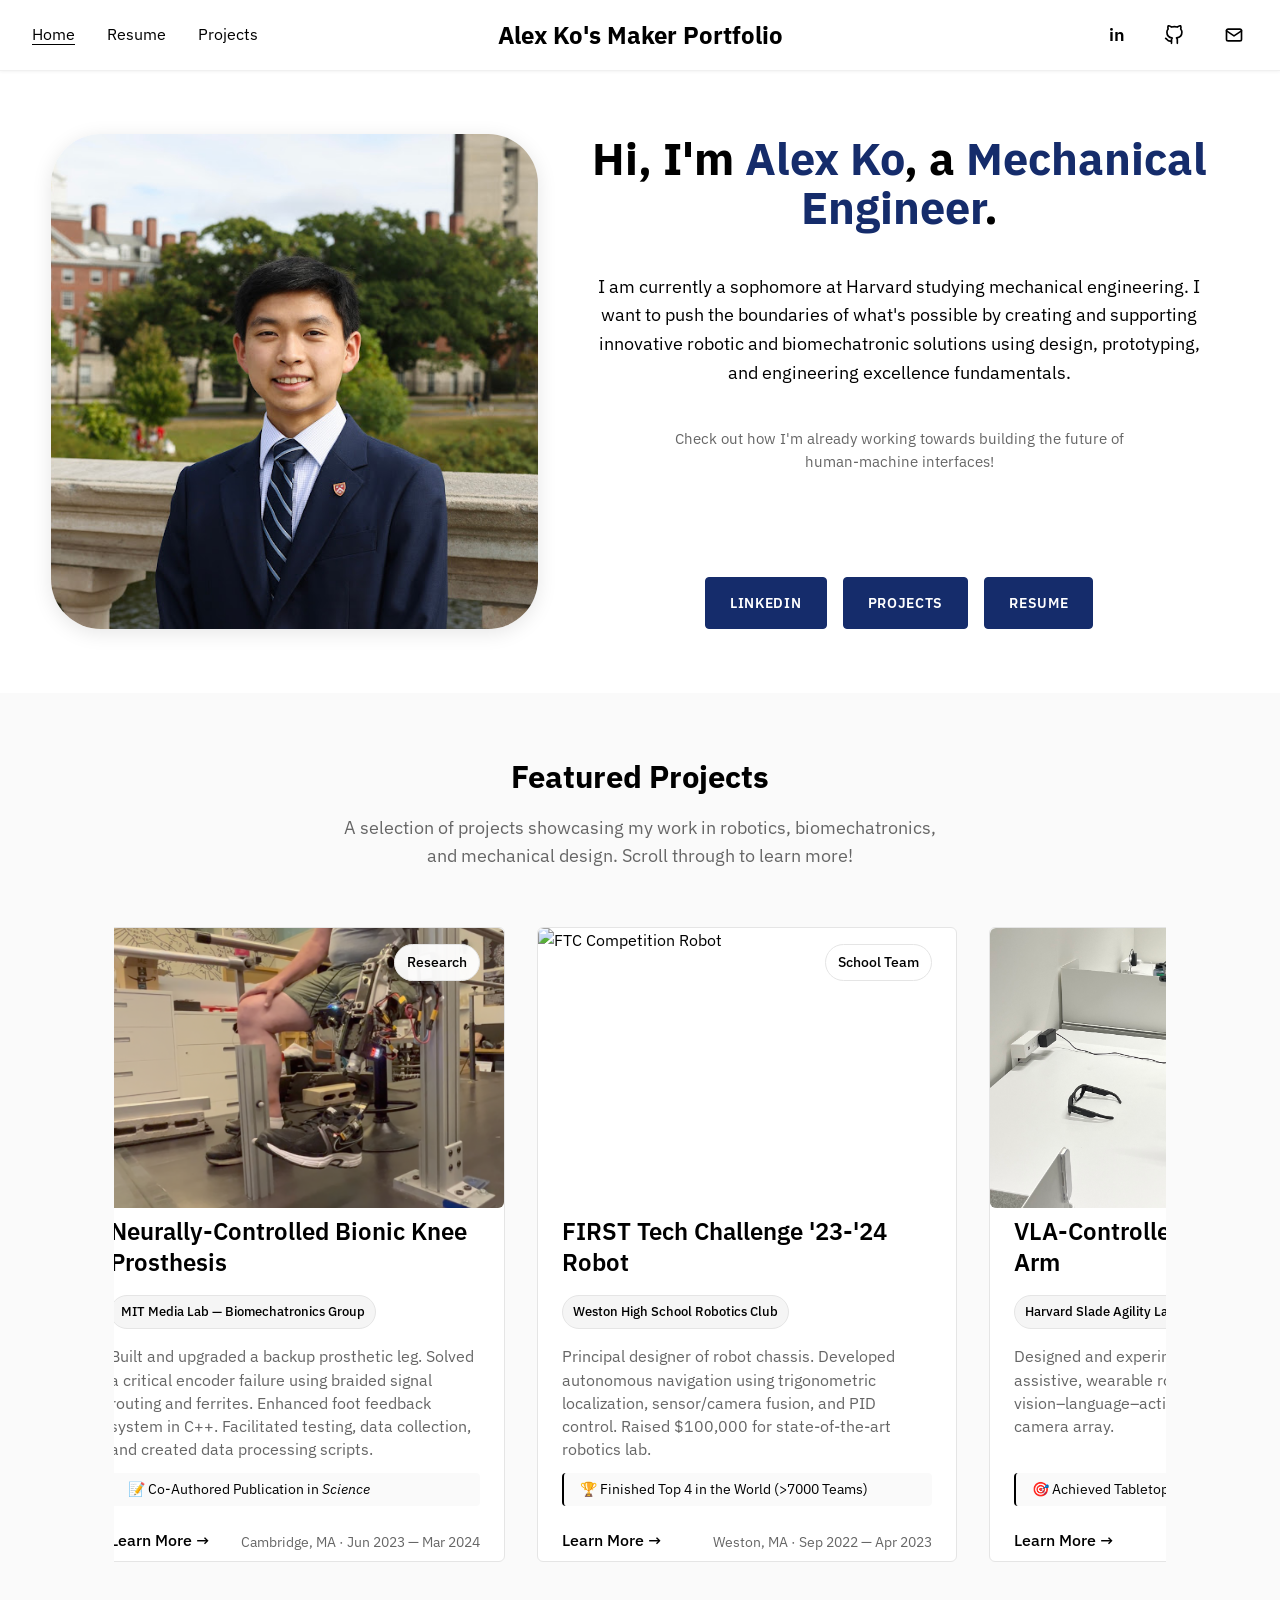
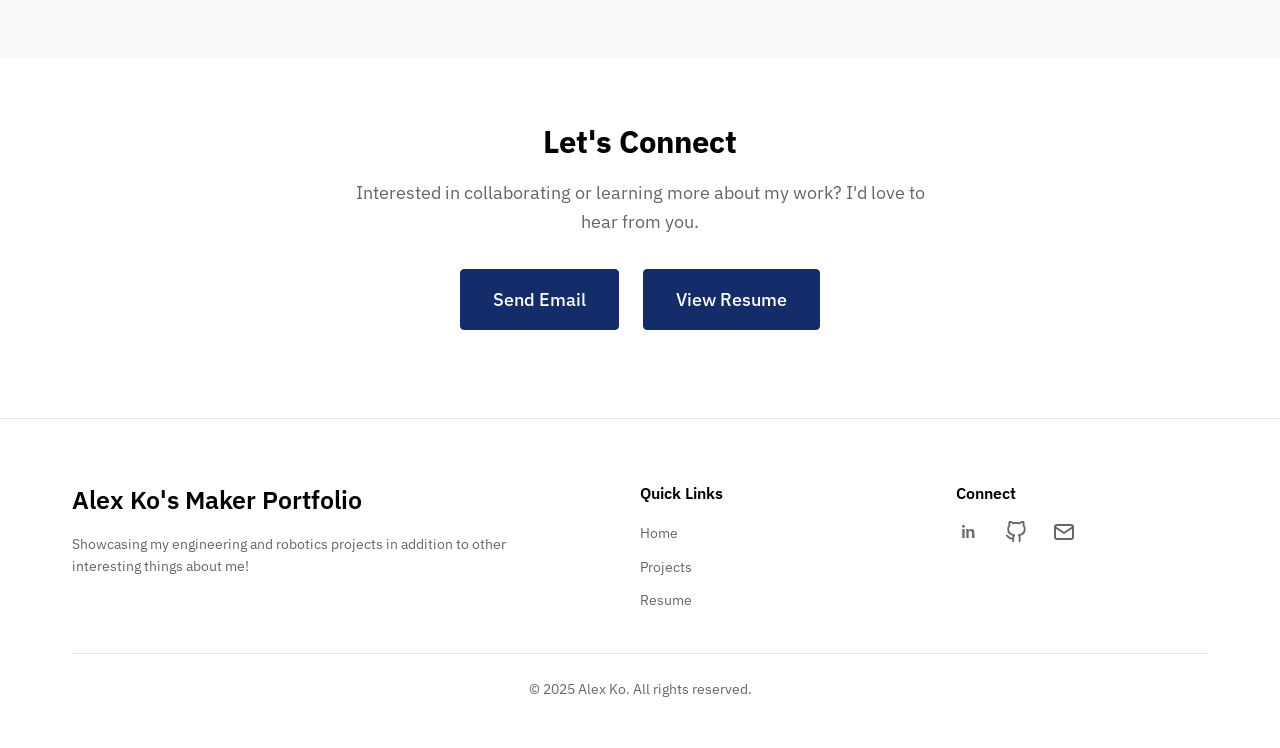
==== commit f14e0b78: "home page style changes including making buttons blue, fixing various spacing elements, and fixing p" ====
--- a/index.html
+++ b/index.html
@@ -3,8 +3,32 @@
 <head>
     <meta charset="UTF-8">
     <meta name="viewport" content="width=device-width, initial-scale=1.0, maximum-scale=5.0, user-scalable=yes">
-    <meta name="description" content="Maker Portfolio - Mechanical Engineering, Robotics, and Biomechatronics Projects">
-    <title>Maker Portfolio - Mechanical Engineer & Robotics Enthusiast</title>
+    <meta name="description" content="Alex Ko's Maker Portfolio">
+    <title>Alex Ko's Maker Portfolio</title>
+    <link rel="icon" type="image/png" href="assets/images/icons/site_logo_dark.png" id="favicon">
+    <script>
+        (function () {
+            var favicon = document.getElementById('favicon');
+            if (!favicon || !window.matchMedia) {
+                return;
+            }
+            var darkQuery = window.matchMedia('(prefers-color-scheme: dark)');
+            var setIcon = function (event) {
+                favicon.href = event.matches
+                    ? 'assets/images/icons/site_logo_light.png'
+                    : 'assets/images/icons/site_logo_dark.png';
+            };
+            setIcon(darkQuery);
+            if (darkQuery.addEventListener) {
+                darkQuery.addEventListener('change', setIcon);
+            } else if (darkQuery.addListener) {
+                darkQuery.addListener(setIcon);
+            }
+        })();
+    </script>
+    <script>
+        document.documentElement.classList.add('reveal-ready');
+    </script>
     <link rel="preconnect" href="https://fonts.googleapis.com">
     <link rel="preconnect" href="https://fonts.gstatic.com" crossorigin>
     <link href="https://fonts.googleapis.com/css2?family=IBM+Plex+Sans:ital,wght@0,100;0,200;0,300;0,400;0,500;0,600;0,700;1,100;1,200;1,300;1,400;1,500;1,600;1,700&display=swap" rel="stylesheet">
@@ -13,7 +37,7 @@
     <link rel="stylesheet" href="assets/css/home.css">
     <link rel="stylesheet" href="assets/css/responsive.css">
 </head>
-<body>
+<body data-load-reveal>
     <a href="#main-content" class="skip-link">Skip to main content</a>
     
     <!-- Header Navigation -->
@@ -28,19 +52,18 @@
                 <a href="index.html" class="site-logo">Alex Ko's Maker Portfolio</a>
             </div>
             <div class="header-social">
-                <a href="https://linkedin.com/in/yourusername" target="_blank" rel="noopener noreferrer" class="social-link" aria-label="LinkedIn">
+                <a href="https://www.linkedin.com/in/alexsyko/" target="_blank" rel="noopener noreferrer" class="social-link social-linkedin" aria-label="LinkedIn">
                     in
                 </a>
-                <a href="https://instagram.com/yourusername" target="_blank" rel="noopener noreferrer" class="social-link social-instagram" aria-label="Instagram">
-                    <svg width="20" height="20" viewBox="0 0 24 24" fill="none" stroke="currentColor" stroke-width="2">
-                        <rect x="2" y="2" width="20" height="20" rx="5" ry="5"></rect>
-                        <path d="M16 11.37A4 4 0 1 1 12.63 8 4 4 0 0 1 16 11.37z"></path>
-                        <line x1="17.5" y1="6.5" x2="17.51" y2="6.5"></line>
+                <a href="https://github.com/asyk454" target="_blank" rel="noopener noreferrer" class="social-link social-github" aria-label="GitHub">
+                    <svg width="20" height="20" viewBox="0 0 24 24" fill="none" stroke="currentColor" stroke-width="2" stroke-linecap="round" stroke-linejoin="round">
+                        <path d="M9 19c-5 1.5-5-2.5-7-3m14 6v-3.87a3.37 3.37 0 0 0-.94-2.61c3.14-.35 6.44-1.54 6.44-7A5.44 5.44 0 0 0 20 4.77 5.07 5.07 0 0 0 19.91 1S18.73.65 16 2.48a13.38 13.38 0 0 0-7 0C6.27.65 5.09 1 5.09 1A5.07 5.07 0 0 0 5 4.77a5.44 5.44 0 0 0-1.5 3.78c0 5.42 3.3 6.61 6.44 7A3.37 3.37 0 0 0 9 18.13V22"></path>
                     </svg>
                 </a>
-                <a href="https://github.com/asyk454" target="_blank" rel="noopener noreferrer" class="social-link social-github" aria-label="GitHub">
-                    <svg width="20" height="20" viewBox="0 0 24 24" fill="none" stroke="currentColor" stroke-width="2">
-                        <path d="M23 3a10.9 10.9 0 0 1-3.14 1.53 4.48 4.48 0 0 0-7.86 3v1A10.66 10.66 0 0 1 3 4s-4 9 5 13a11.64 11.64 0 0 1-7 2c9 5 20 0 20-11.5a4.5 4.5 0 0 0-.08-.83A7.72 7.72 0 0 0 23 3z"></path>
+                <a href="mailto:alexko@college.harvard.edu" target="_blank" rel="noopener noreferrer" class="social-link social-email" aria-label="Email">
+                    <svg width="20" height="20" viewBox="0 0 24 24" fill="none" stroke="currentColor" stroke-width="2" stroke-linecap="round" stroke-linejoin="round">
+                        <rect x="3" y="5" width="18" height="14" rx="2" ry="2"></rect>
+                        <path d="M3 7l9 6 9-6"></path>
                     </svg>
                 </a>
             </div>
@@ -68,15 +91,15 @@
                     <div class="hero-content">
                         <h1>Hi, I'm <span class="name-highlight">Alex Ko</span>, a <span class="name-highlight">Mechanical Engineer</span>.</h1>
                         <p class="hero-intro">
-                            I am currently a college sophomore studying mechanical engineering working towards making 
-                            innovative robotics and biomechatronics solutions more accessible through design, prototyping, 
-                            and engineering excellence.
+                            I am currently a sophomore at Harvard studying mechanical engineering. I want to push the 
+                            boundaries of what's possible by creating and supporting innovative robotic and biomechatronic  
+                            solutions using design, prototyping, and engineering excellence fundamentals.
                         </p>
                         <p class="hero-cta-text">
-                            Scroll below to see how I'm already working towards building the future of human-machine interfaces!
+                            Check out how I'm already working towards building the future of human-machine interfaces!
                         </p>
                         <div class="hero-buttons">
-                            <a href="https://linkedin.com/in/yourusername" target="_blank" rel="noopener noreferrer" class="btn-hero">LINKEDIN</a>
+                            <a href="https://www.linkedin.com/in/alexsyko/" target="_blank" rel="noopener noreferrer" class="btn-hero">LINKEDIN</a>
                             <a href="#projects" class="btn-hero">PROJECTS</a>
                             <a href="resume.html" class="btn-hero">RESUME</a>
                         </div>
@@ -88,89 +111,122 @@
         <section class="section-alt" id="projects">
             <div class="container">
                 <div class="projects-header">
-                    <h2>Featured Work</h2>
+                    <h2>Featured Projects</h2>
                     <p class="projects-subtitle">
-                        A selection of projects showcasing my work in robotics, biomechatronics, and mechanical design.
+                        A selection of projects showcasing my work in robotics, biomechatronics, and mechanical design. Scroll through to learn more!
                     </p>
                 </div>
                 <div class="projects-grid">
                     <!-- Project Card 1 -->
                     <article class="project-card">
                         <div class="image-container">
-                            <img src="https://via.placeholder.com/800x450/3b82f6/ffffff?text=Robotic+Hand+Prosthesis" alt="Robotic Hand Prosthesis" class="project-card-image" loading="lazy">
-                            <span class="project-card-badge tag tag-biomechatronics">Biomechatronics</span>
-                        </div>
-                        <div class="project-card-content">
-                            <h3 class="project-card-title">Robotic Hand Prosthesis</h3>
-                            <p class="project-card-description">
-                                A lightweight, affordable prosthetic hand with advanced grip control and sensory feedback.
-                            </p>
-                            <div class="project-card-metric">
-                                📊 40% weight reduction vs. commercial alternatives
-                            </div>
-                            <a href="project-1.html" class="project-card-link">
-                                View Case Study →
-                            </a>
+                            <!-- TODO: This image is probably just a place holder and should be replaced with a higher quality image if Tony has one -->
+                            <img src="assets/images/MediaLabLeg.png" alt="Tissue-integrated bionic knee prosthesis" class="project-card-image" loading="lazy">
+                            <span class="project-card-badge tag tag-biomechatronics">Research</span>
+                        </div>
+                        <div class="project-card-content">
+                            <h3 class="project-card-title">Neurally-Controlled Bionic Knee Prosthesis</h3>
+                            <div class="project-card-affiliation">MIT Media Lab &mdash; Biomechatronics Group</div>
+                            <p class="project-card-description">
+                                Built and upgraded a backup prosthetic leg. Solved a critical encoder failure using braided signal routing and ferrites. Enhanced foot feedback system in C++. Facilitated testing, data collection, and created data processing scripts.
+                            </p>
+                            <div class="project-card-metric">
+                                📝 Co-Authored Publication in <a href="https://www.science.org/doi/10.1126/science.adv3223" target="_blank" rel="noopener noreferrer"><i>Science</i></a>
+                            </div>
+                            <div class="project-card-footer">
+                                <a href="project-1.html" class="project-card-link">
+                                    Learn More&nbsp;→
+                                </a>
+                                <div class="project-card-meta meta">
+                                    <span class="meta-location">Cambridge, MA</span>
+                                    <span class="meta-sep" aria-hidden="true">·</span>
+                                    <span class="meta-dates">Jun 2023 &mdash; Mar 2024</span>
+                                </div>
+                            </div>
                         </div>
                     </article>
 
                     <!-- Project Card 2 -->
                     <article class="project-card">
                         <div class="image-container">
-                            <img src="https://via.placeholder.com/800x450/1e40af/ffffff?text=FTC+Competition+Robot" alt="FTC Competition Robot" class="project-card-image" loading="lazy">
-                            <span class="project-card-badge tag tag-robotics">Robotics</span>
-                        </div>
-                        <div class="project-card-content">
-                            <h3 class="project-card-title">FTC Competition Robot</h3>
-                            <p class="project-card-description">
-                                Competition robot designed for FIRST Tech Challenge with custom drivetrain and manipulator systems.
-                            </p>
-                            <div class="project-card-metric">
-                                📊 2x faster than previous iteration
-                            </div>
-                            <a href="project-2.html" class="project-card-link">
-                                View Case Study →
-                            </a>
+                            <img src="assets/images/FTC_23_Robot.jpg" alt="FTC Competition Robot" class="project-card-image" loading="lazy">
+                            <span class="project-card-badge tag tag-robotics">School Team</span>
+                        </div>
+                        <div class="project-card-content">
+                            <h3 class="project-card-title">FIRST Tech Challenge '23-'24 Robot</h3>
+                            <div class="project-card-affiliation">Weston High School Robotics Club</div>
+                            <p class="project-card-description">
+                                Principal designer of robot chassis. Developed autonomous navigation using trigonometric localization, sensor/camera fusion, and PID control. Raised $100,000 for state-of-the-art robotics lab.
+                            </p>
+                            <div class="project-card-metric">
+                                🏆 Finished Top 4 in the World (>7000 Teams)
+                            </div>
+                            <div class="project-card-footer">
+                                <a href="project-2.html" class="project-card-link">
+                                    Learn More&nbsp;→
+                                </a>
+                                <div class="project-card-meta meta">
+                                    <span class="meta-location">Weston, MA</span>
+                                    <span class="meta-sep" aria-hidden="true">·</span>
+                                    <span class="meta-dates">Sep 2022 &mdash; Apr 2023</span>
+                                </div>
+                            </div>
                         </div>
                     </article>
 
                     <!-- Project Card 3 -->
                     <article class="project-card">
                         <div class="image-container">
-                            <img src="https://via.placeholder.com/800x450/065f46/ffffff?text=Biomechatronic+Device" alt="Biomechatronic Device" class="project-card-image" loading="lazy">
-                            <span class="project-card-badge tag tag-biomechatronics">Biomechatronics</span>
-                        </div>
-                        <div class="project-card-content">
-                            <h3 class="project-card-title">Biomechatronic Device</h3>
-                            <p class="project-card-description">
-                                Research device for studying human-machine interfaces with real-time feedback systems.
-                            </p>
-                            <div class="project-card-metric">
-                                📊 95% accuracy in motion tracking
-                            </div>
-                            <a href="project-3.html" class="project-card-link">
-                                View Case Study →
-                            </a>
+                            <img src="assets/images/SladeLabArm.jpeg" alt="Biomechatronic Device" class="project-card-image" loading="lazy">
+                            <span class="project-card-badge tag tag-biomechatronics">Research</span>
+                        </div>
+                        <div class="project-card-content">
+                            <h3 class="project-card-title">VLA-Controlled Supernumerary Arm</h3>
+                            <div class="project-card-affiliation">Harvard Slade Agility Lab</div>
+                            <p class="project-card-description">
+                                Designed and experimented with a 6-DOF, assistive, wearable robotic arm powered by a vision–language–action controller and multi-camera array.
+                            </p>
+                            <div class="project-card-metric">
+                                🎯 Achieved Tabletop Pick and Place Control
+                            </div>
+                            <div class="project-card-footer">
+                                <a href="project-3.html" class="project-card-link">
+                                    Learn More&nbsp;→
+                                </a>
+                                <div class="project-card-meta meta">
+                                    <span class="meta-location">Cambridge, MA</span>
+                                    <span class="meta-sep" aria-hidden="true">·</span>
+                                    <span class="meta-dates">Jun &mdash; Aug 2025</span>
+                                </div>
+                            </div>
                         </div>
                     </article>
 
                     <!-- Project Card 4 -->
                     <article class="project-card">
                         <div class="image-container">
-                            <img src="https://via.placeholder.com/800x450/92400e/ffffff?text=Custom+Actuator+Design" alt="Custom Actuator Design" class="project-card-image" loading="lazy">
-                            <span class="project-card-badge tag tag-prototyping">Prototyping</span>
-                        </div>
-                        <div class="project-card-content">
-                            <h3 class="project-card-title">Custom Actuator Design</h3>
-                            <p class="project-card-description">
-                                High-torque, compact actuator system designed for space-constrained robotic applications.
-                            </p>
-                            <div class="project-card-metric">
-                                📊 $50 cost reduction per unit
-                            </div>
-                            <a href="project-4.html" class="project-card-link">
-                                View Case Study →
-                            </a>
+                            <img src="assets/images/ES51_robot.jpg" alt="Custom Actuator Design" class="project-card-image" loading="lazy">
+                            <span class="project-card-badge tag tag-prototyping">Class Project</span>
+                        </div>
+                        <div class="project-card-content">
+                            <h3 class="project-card-title">Engineering Sciences 51 Design Challenge Robot</h3>
+                            <div class="project-card-affiliation">Harvard ES 51 Mechanical Design Class</div>
+                            <p class="project-card-description">
+                                Managed build timeline and match strategy while leading parts manufacturing/assembly for a two-speed, gear-shifting, 6WD chassis and silicone gripping competition robot.
+                            </p>
+                            <div class="project-card-metric">
+                                ✅ Drivetrain Praised as Most Maneuverable
+                            </div>
+                            <div class="project-card-footer">
+                                <a href="project-4.html" class="project-card-link">
+                                    Learn More&nbsp;→
+                                </a>
+                                <div class="project-card-meta meta">
+                                    <span class="meta-location">Cambridge, MA</span>
+                                    <span class="meta-sep" aria-hidden="true">·</span>
+                                    <span class="meta-dates">Jan &mdash; May 2025</span>
+                                </div>
+                            </div>
                         </div>
                     </article>
                 </div>
@@ -185,7 +241,7 @@
                     Interested in collaborating or learning more about my work? I'd love to hear from you.
                 </p>
                 <div class="contact-buttons">
-                    <a href="mailto:your.email@example.com" class="btn btn-primary btn-large">Send Email</a>
+                    <a href="mailto:alexko.harvard.edu" class="btn btn-primary btn-large">Send Email</a>
                     <a href="resume.html" class="btn btn-secondary btn-large">View Resume</a>
                 </div>
             </div>
@@ -197,8 +253,8 @@
         <div class="footer-container">
             <div class="footer-content">
                 <div class="footer-about">
-                    <h3>Maker Portfolio</h3>
-                    <p>Showcasing mechanical engineering, robotics, and biomechatronics projects.</p>
+                    <h3>Alex Ko's Maker Portfolio</h3>
+                    <p>Showcasing my engineering and robotics projects in addition to other interesting things about me!</p>
                 </div>
                 <div class="footer-links">
                     <h4>Quick Links</h4>
@@ -211,8 +267,20 @@
                 <div class="footer-links">
                     <h4>Connect</h4>
                     <div class="footer-social">
-                        <a href="https://github.com/yourusername" aria-label="GitHub" target="_blank" rel="noopener noreferrer">🔗</a>
-                        <a href="https://linkedin.com/in/yourusername" aria-label="LinkedIn" target="_blank" rel="noopener noreferrer">🔗</a>
+                        <a href="https://www.linkedin.com/in/alexsyko/" aria-label="LinkedIn" target="_blank" rel="noopener noreferrer" class="social-link social-linkedin">
+                            in
+                        </a>
+                        <a href="https://github.com/asyk454" aria-label="GitHub" target="_blank" rel="noopener noreferrer" class="social-github">
+                            <svg class="icon-github" width="20" height="20" viewBox="0 0 24 24" fill="none" stroke="currentColor" stroke-width="2" stroke-linecap="round" stroke-linejoin="round">
+                                <path d="M9 19c-5 1.5-5-2.5-7-3m14 6v-3.87a3.37 3.37 0 0 0-.94-2.61c3.14-.35 6.44-1.54 6.44-7A5.44 5.44 0 0 0 20 4.77 5.07 5.07 0 0 0 19.91 1S18.73.65 16 2.48a13.38 13.38 0 0 0-7 0C6.27.65 5.09 1 5.09 1A5.07 5.07 0 0 0 5 4.77a5.44 5.44 0 0 0-1.5 3.78c0 5.42 3.3 6.61 6.44 7A3.37 3.37 0 0 0 9 18.13V22"></path>
+                            </svg>
+                        </a>
+                        <a href="mailto:alexko.harvard.edu" aria-label="Email" class="social-email">
+                            <svg width="20" height="20" viewBox="0 0 24 24" fill="none" stroke="currentColor" stroke-width="2" stroke-linecap="round" stroke-linejoin="round">
+                                <rect x="3" y="5" width="18" height="14" rx="2" ry="2"></rect>
+                                <path d="M3 7l9 6 9-6"></path>
+                            </svg>
+                        </a>
                     </div>
                 </div>
             </div>
@@ -225,4 +293,3 @@
     <script src="assets/js/main.js"></script>
 </body>
 </html>
-
--- a/assets/css/main.css
+++ b/assets/css/main.css
@@ -13,16 +13,20 @@
     /* Color Palette - Minimalist Black & White with Dark Blue */
     --primary: #000000;
     --primary-dark: #000000;
-    --accent: #1e3a8a; /* Dark blue for buttons */
-    --accent-bright: #1e40af;
-    --accent-alt: #1e3a8a;
+    --accent: #152c6b; /* Darker blue for better contrast on white */
+    --accent-bright: #1e3a8a;
+    --accent-alt: #152c6b;
     --background: #ffffff;
     --background-alt: #fafafa;
+    --surface: #ffffff;
+    --surface-alt: #f5f5f5;
+    --badge-bg: rgba(255, 255, 255, 0.95);
     --text: #000000;
     --text-light: #666666;
     --success: #000000;
     --border: #e5e5e5;
     --border-light: #f0f0f0;
+    color-scheme: light;
     
     /* Typography */
     --font-heading: 'IBM Plex Sans', -apple-system, BlinkMacSystemFont, sans-serif;
@@ -47,8 +51,59 @@
     --shadow-lg: 0 4px 8px rgba(0, 0, 0, 0.1);
 }
 
+:root[data-theme="dark"] {
+    --primary: #f5f5f5;
+    --primary-dark: #d9dbe2;
+    --accent: #7aa2ff;
+    --accent-bright: #8cb4ff;
+    --accent-alt: #6f96ff;
+    --background: #0b0d12;
+    --background-alt: #11141d;
+    --surface: #0f1117;
+    --surface-alt: #151a24;
+    --badge-bg: rgba(15, 18, 26, 0.9);
+    --text: #f4f6fb;
+    --text-light: #b8c0cc;
+    --success: #a7f3d0;
+    --border: #2a3240;
+    --border-light: #1f2633;
+    --shadow-sm: 0 1px 2px rgba(0, 0, 0, 0.35);
+    --shadow-md: 0 2px 6px rgba(0, 0, 0, 0.35);
+    --shadow-lg: 0 6px 14px rgba(0, 0, 0, 0.4);
+    color-scheme: dark;
+}
+
+:root[data-theme="light"] {
+    color-scheme: light;
+}
+
+@media (prefers-color-scheme: dark) {
+    :root:not([data-theme="light"]):not([data-theme="dark"]) {
+        --primary: #f5f5f5;
+        --primary-dark: #d9dbe2;
+        --accent: #7aa2ff;
+        --accent-bright: #8cb4ff;
+        --accent-alt: #6f96ff;
+        --background: #0b0d12;
+        --background-alt: #11141d;
+        --surface: #0f1117;
+        --surface-alt: #151a24;
+        --badge-bg: rgba(15, 18, 26, 0.9);
+        --text: #f4f6fb;
+        --text-light: #b8c0cc;
+        --success: #a7f3d0;
+        --border: #2a3240;
+        --border-light: #1f2633;
+        --shadow-sm: 0 1px 2px rgba(0, 0, 0, 0.35);
+        --shadow-md: 0 2px 6px rgba(0, 0, 0, 0.35);
+        --shadow-lg: 0 6px 14px rgba(0, 0, 0, 0.4);
+        color-scheme: dark;
+    }
+}
+
 html {
     scroll-behavior: smooth;
+    background-color: var(--background);
 }
 
 body {
@@ -59,6 +114,38 @@
     background-color: var(--background);
 }
 
+/* Load reveal for above-the-fold content (JS adds .reveal-ready and .is-revealed) */
+html.reveal-ready body[data-load-reveal] {
+    opacity: 1;
+}
+
+html.reveal-ready body[data-load-reveal]::before {
+    content: '';
+    position: fixed;
+    top: 0;
+    left: 0;
+    width: 100vw;
+    height: 100vh;
+    background: var(--background);
+    z-index: 2000;
+    transform: translateX(0);
+    transition: transform 1000ms cubic-bezier(0.22, 0.61, 0.36, 1);
+    transition-delay: 100ms;
+    pointer-events: none;
+    will-change: transform;
+}
+
+html.reveal-ready body[data-load-reveal].is-revealed::before {
+    transform: translateX(100%);
+}
+
+@media (prefers-reduced-motion: reduce) {
+    html.reveal-ready body[data-load-reveal]::before {
+        transition: none;
+        transform: translateX(100%);
+    }
+}
+
 /* Typography Scale (1.25 modular scale) */
 h1 {
     font-size: 2.441rem; /* ~39px */
@@ -133,18 +220,18 @@
 /* Skip Link for Accessibility */
 .skip-link {
     position: absolute;
-    top: -40px;
+    top: 0;
     left: 0;
     background: var(--primary);
-    color: white;
+    color: var(--background);
     padding: 8px;
     text-decoration: none;
     z-index: 100;
+    transform: translateY(-200%);
 }
 
 .skip-link:focus {
-    top: 0;
+    transform: translateY(0);
 }
 
 /* Base responsive adjustments - more specific overrides in responsive.css */
-
--- a/assets/css/components.css
+++ b/assets/css/components.css
@@ -26,20 +26,39 @@
 .btn-primary:hover {
     background: var(--accent-bright);
     border-color: var(--accent-bright);
-    transform: none;
+    transform: scale(1.08);
     box-shadow: none;
 }
 
 .btn-secondary {
-    background-color: transparent;
-    color: var(--text);
-    border: 1px solid var(--text);
+    background: var(--accent);
+    color: white;
+    border: 1px solid var(--accent);
 }
 
 .btn-secondary:hover {
-    background: var(--text);
+    background: var(--accent-bright);
     color: white;
-    border-color: var(--text);
+    border-color: var(--accent-bright);
+    transform: scale(1.08);
+}
+
+@media (prefers-color-scheme: dark) {
+    .btn,
+    .btn-primary,
+    .btn-secondary {
+        background: transparent;
+        color: var(--text);
+        border: 1px solid var(--text);
+    }
+
+    .btn-primary:hover,
+    .btn-secondary:hover {
+        background: rgba(255, 255, 255, 0.08);
+        color: var(--text);
+        border-color: var(--text);
+        transform: scale(1.08);
+    }
 }
 
 .btn-large {
@@ -49,7 +68,7 @@
 
 /* Cards */
 .card {
-    background: white;
+    background: var(--surface);
     border-radius: var(--radius-md);
     box-shadow: none;
     overflow: hidden;
@@ -200,7 +219,7 @@
     top: 0;
     left: 0;
     right: 0;
-    background: #ffffff;
+    background: var(--surface);
     box-shadow: 0 1px 3px rgba(0, 0, 0, 0.05);
     z-index: 1000;
     transition: all 0.3s ease;
@@ -209,7 +228,7 @@
 
 .site-header.scrolled {
     box-shadow: 0 2px 4px rgba(0, 0, 0, 0.08);
-    background: #ffffff;
+    background: var(--surface);
 }
 
 .header-container {
@@ -274,6 +293,7 @@
     gap: var(--spacing-lg);
     justify-self: end;
 }
+
 
 .social-link {
     color: var(--text);
@@ -307,6 +327,7 @@
     height: 20px;
     stroke: currentColor;
     fill: none;
+    transition: transform 0.2s ease, color 0.2s ease;
 }
 
 /* Hide social icons and adjust layout on smaller screens */
@@ -364,6 +385,9 @@
     transition: color 0.2s ease;
     position: relative;
     font-size: 1rem;
+    display: inline-flex;
+    align-items: center;
+    transform-origin: center;
 }
 
 .nav-link:hover {
@@ -379,6 +403,12 @@
 /* Simple hover effect - no underline animation */
 .nav-link:not(.active):hover {
     opacity: 0.7;
+    transform: scale(1.08);
+}
+
+.nav-link.active:hover {
+    opacity: 0.7;
+    transform: scale(1.08);
 }
 
 /* Mobile Dropdown Menu */
@@ -432,7 +462,7 @@
     position: absolute;
     top: calc(100% + 0.5rem);
     right: 0;
-    background: white;
+    background: var(--surface);
     border: 1px solid var(--border);
     border-radius: var(--radius-sm);
     box-shadow: var(--shadow-md);
@@ -463,6 +493,7 @@
     background: var(--background-alt);
 }
 
+
 /* Show mobile menu much earlier to prevent any conflicts or jumbling */
 @media (max-width: 1100px) {
     .mobile-dropdown {
@@ -527,8 +558,8 @@
 
 /* Footer */
 .site-footer {
-    background: var(--text);
-    color: white;
+    background: var(--surface);
+    color: var(--text);
     padding: var(--spacing-xl) 0 var(--spacing-lg);
     margin-top: var(--spacing-xl);
     position: relative;
@@ -558,17 +589,17 @@
 }
 
 .footer-about h3 {
-    color: white;
+    color: var(--text);
     margin-bottom: var(--spacing-sm);
 }
 
 .footer-about p {
-    color: rgba(255, 255, 255, 0.8);
+    color: var(--text-light);
     font-size: 0.875rem;
 }
 
 .footer-links h4 {
-    color: white;
+    color: var(--text);
     margin-bottom: var(--spacing-sm);
     font-size: 1rem;
 }
@@ -582,13 +613,13 @@
 }
 
 .footer-links a {
-    color: rgba(255, 255, 255, 0.8);
+    color: var(--text-light);
     font-size: 0.875rem;
     transition: color 0.2s ease;
 }
 
 .footer-links a:hover {
-    color: white;
+    color: var(--text);
 }
 
 .footer-social {
@@ -598,20 +629,92 @@
 }
 
 .footer-social a {
-    color: rgba(255, 255, 255, 0.8);
-    font-size: 1.5rem;
-    transition: color 0.2s ease;
+    color: var(--text-light);
+    font-size: 1.125rem;
+    width: 24px;
+    height: 24px;
+    display: inline-flex;
+    align-items: center;
+    justify-content: center;
+    line-height: 1;
+    transition: color 0.2s ease, transform 0.2s ease;
+}
+
+.footer-social svg {
+    width: 24px;
+    height: 24px;
+    stroke: currentColor;
+    fill: none;
+    transition: transform 0.2s ease, color 0.2s ease;
+}
+
+.footer-social .icon-github {
+    transform: scale(0.92);
+    transform-origin: center;
 }
 
 .footer-social a:hover {
-    color: white;
+    color: var(--text);
+    transform: scale(1.08);
+}
+
+.footer-social .social-linkedin:hover {
+    color: #0a66c2;
+}
+
+.social-linkedin {
+    font-family: "Avenir 95", "Avenir Next Heavy", "Avenir Next", Avenir, "SF Pro Text", system-ui, sans-serif;
+    font-weight: 600;
+    letter-spacing: -0.5px;
+    transition: color 0.2s ease, transform 0.2s ease;
+}
+
+.footer-social .social-linkedin {
+    width: 24px;
+    height: 24px;
+    padding: 0;
+    line-height: 1;
+}
+
+.social-linkedin:hover {
+    color: #0a66c2;
+    opacity: 1;
+    transform: scale(1.08);
+}
+
+.social-github:hover svg,
+.social-email:hover svg {
+    transform: scale(1.08);
+}
+
+.social-github:hover svg {
+    color: #501daf;
+}
+
+.social-email:hover svg {
+    color: #bb001b;
+}
+
+.footer-social .social-github:hover svg,
+.footer-social .social-email:hover svg {
+    transform: none;
+}
+
+@media (prefers-color-scheme: dark) {
+    .social-github:hover svg {
+        color: #c06eff;
+    }
+
+    .social-email:hover svg {
+        color: #ea4335;
+    }
 }
 
 .footer-bottom {
-    border-top: 1px solid rgba(255, 255, 255, 0.1);
+    border-top: 1px solid var(--border);
     padding-top: var(--spacing-md);
     text-align: center;
-    color: rgba(255, 255, 255, 0.6);
+    color: var(--text-light);
     font-size: 0.875rem;
 }
 
@@ -625,4 +728,3 @@
         padding: 0 var(--spacing-md);
     }
 }
-
--- a/assets/css/home.css
+++ b/assets/css/home.css
@@ -9,21 +9,25 @@
     align-items: flex-start;
     justify-content: center;
     position: relative;
-    background: #ffffff;
+    background: var(--background);
     color: var(--text);
     padding: var(--spacing-xl) 0 var(--spacing-xl) 0;
     margin-top: 70px;
+    --hero-gap: var(--spacing-lg);
+    --hero-image-height: clamp(480px, 55vh, 600px);
+    --hero-image-width: clamp(320px, 38vw, 600px);
+    --hero-image-crop: var(--hero-image-width);
 }
 
 .hero-layout {
     display: grid;
-    grid-template-columns: 1.5fr 1fr;
-    gap: var(--spacing-md);
+    grid-template-columns: minmax(240px, var(--hero-image-crop)) minmax(0, 1fr);
+    gap: var(--hero-gap);
     align-items: stretch;
     max-width: 1600px;
     width: auto;
     margin: 0 auto;
-    padding: 0 var(--spacing-md);
+    padding: 0 clamp(var(--spacing-md), 4vw, var(--spacing-xl));
     justify-content: center;
 }
 
@@ -32,18 +36,17 @@
     justify-content: flex-start;
     align-items: flex-start;
     padding-left: 0;
-    width: auto;
+    width: min(100%, var(--hero-image-crop));
+    height: 100%; /*var(--hero-image-height);*/
+    min-height: 480px; /* This is about the right value */
 }
 
 .hero-headshot {
     width: 100%;
-    max-width: 600px;
-    height: auto;
-    max-height: 600px;
-    aspect-ratio: 1 / 1;
+    height: 100%;
     border-radius: 50px;
     object-fit: cover;
-    object-position: center;
+    object-position: center 35%;
     box-shadow: 0 4px 20px rgba(0, 0, 0, 0.1);
 }
 
@@ -51,35 +54,41 @@
     display: flex;
     flex-direction: column;
     gap: var(--spacing-md);
+    align-items: center;
+    text-align: center;
+    min-height: var(--hero-image-height);
 }
 
 .hero h1 {
-    font-size: 3rem;
+    font-size: clamp(2.25rem, 3.5vw, 3rem);;
     font-weight: 700;
-    margin-bottom: var(--spacing-md);
+    margin-bottom: var(--spacing-sm);
     color: var(--text);
-    line-height: 1.2;
+    line-height: 1.1;
     transition: font-size 0.3s ease, line-height 0.3s ease;
 }
 
 .name-highlight {
-    color: var(--text);
+    color: var(--accent);
     font-weight: 700;
+    text-decoration: none;
 }
 
 .hero-intro {
-    font-size: 1.125rem;
-    line-height: 1.7;
+    font-size: clamp(1rem, 1.4vw, 1.125rem);
+    line-height: 1.6;
     color: var(--text);
     margin-bottom: var(--spacing-sm);
+    max-width: 56ch;
     transition: font-size 0.3s ease, line-height 0.3s ease;
 }
 
 .hero-cta-text {
-    font-size: 1rem;
-    line-height: 1.6;
+    font-size: clamp(0.95rem, 1.2vw, 1rem);
+    line-height: 1.5;
     color: var(--text-light);
-    margin-bottom: var(--spacing-lg);
+    margin-bottom: var(--spacing-md);
+    max-width: 52ch;
     transition: font-size 0.3s ease, line-height 0.3s ease;
 }
 
@@ -111,13 +120,40 @@
 .btn-hero:hover {
     background: var(--accent-bright);
     border-color: var(--accent-bright);
-    transform: none;
+    transform: scale(1.08);
     box-shadow: none;
+}
+
+@media (prefers-color-scheme: dark) {
+    .btn-hero {
+        background: transparent;
+        color: var(--text);
+        border-color: var(--text);
+    }
+
+    .btn-hero:hover {
+        background: rgba(255, 255, 255, 0.08);
+        border-color: var(--text);
+    }
+}
+
+@media (max-width: 1023px) {
+    .hero {
+        --hero-image-crop: clamp(
+            calc(var(--hero-image-width) * 0.8),
+            calc(var(--hero-image-width) - (1023px - 100vw) * 0.3),
+            var(--hero-image-width)
+        );
+    }
+
+    .hero-photo {
+        overflow: hidden;
+    }
 }
 
 @media (max-width: 768px) {
     .hero {
-        min-height: 80vh;
+        /*min-height: 80vh;      disabled for now*/
         padding: var(--spacing-lg) var(--spacing-md);
     }
     
@@ -243,12 +279,12 @@
 }
 
 .projects-grid .project-card:last-child {
-    margin-right: var(--spacing-lg);
+    margin-right: var(--spacing-sm);
 }
 
 .projects-header {
     text-align: center;
-    margin-bottom: var(--spacing-xl);
+    margin-bottom: var(--spacing-lg);
 }
 
 .projects-header h2 {
@@ -265,19 +301,28 @@
 .projects-grid {
     display: flex;
     gap: var(--spacing-lg);
-    margin-top: var(--spacing-xl);
+    margin-top: var(--spacing-lg);
     overflow-x: auto;
     overflow-y: hidden;
     scroll-behavior: auto; /* Changed to auto for smooth animation frame scrolling */
-    padding: var(--spacing-md) var(--spacing-xl) var(--spacing-lg) 0;
+    padding: var(--spacing-md) var(--spacing-md) var(--spacing-lg) 0;
+    scrollbar-width: none;
+    scrollbar-color: transparent transparent;
+    -webkit-overflow-scrolling: touch;
+    scroll-padding: 0 var(--spacing-xl) 0 0;
+}
+
+.projects-grid:hover {
     scrollbar-width: thin;
     scrollbar-color: var(--text) var(--background-alt);
-    -webkit-overflow-scrolling: touch;
-    scroll-padding: 0 var(--spacing-xl) 0 0;
 }
 
 /* Custom scrollbar styling for webkit browsers */
 .projects-grid::-webkit-scrollbar {
+    height: 0;
+}
+
+.projects-grid:hover::-webkit-scrollbar {
     height: 8px;
 }
 
@@ -297,7 +342,7 @@
 }
 
 .project-card {
-    background: white;
+    background: var(--surface);
     border-radius: var(--radius-md);
     box-shadow: none;
     overflow: hidden;
@@ -334,7 +379,7 @@
     position: absolute;
     top: var(--spacing-sm);
     right: var(--spacing-sm);
-    background: rgba(255, 255, 255, 0.95);
+    background: var(--badge-bg);
     padding: 6px 12px;
     border-radius: 20px;
     font-size: 0.875rem;
@@ -342,7 +387,7 @@
 }
 
 .project-card-content {
-    padding: var(--spacing-md);
+    padding: var(--spacing-xs) var(--spacing-md);
     flex: 1;
     display: flex;
     flex-direction: column;
@@ -351,22 +396,47 @@
 .project-card-title {
     font-size: 1.5rem;
     font-weight: 600;
-    margin-bottom: var(--spacing-xs);
+    margin-bottom: 0; /*0.25rem*/
     color: var(--text);
+    line-height: 1.3;
+    display: -webkit-box;
+    -webkit-box-orient: vertical;
+    -webkit-line-clamp: 2;
+    overflow: hidden;
+    min-height: calc(1.3em * 2);
+}
+
+.project-card-affiliation {
+    align-self: flex-start;
+    display: inline-flex;
+    margin: var(--spacing-sm) 0;
+    padding: 6px 10px;
+    border-radius: 999px;
+    font-size: 0.8125rem;
+    font-weight: 500;
+    color: var(--text);
+    background: var(--surface-alt);
+    border: 1px solid var(--border);
+    max-width: 100%;
+    white-space: nowrap;
+    overflow: hidden;
+    text-overflow: ellipsis;
 }
 
 .project-card-description {
     color: var(--text-light);
-    margin-bottom: var(--spacing-sm);
+    margin-bottom: 0.35rem;
     flex: 1;
+    max-width: 42ch;
+    line-height: 1.45;
 }
 
 .project-card-metric {
     background: var(--background-alt);
     border-left: 2px solid var(--text);
-    padding: var(--spacing-xs) var(--spacing-sm);
+    padding: 0.35rem var(--spacing-sm);
     border-radius: var(--radius-sm);
-    margin: var(--spacing-sm) 0;
+    margin: 0.35rem 0;
     font-size: 0.875rem;
     box-shadow: none;
     transition: none;
@@ -384,6 +454,8 @@
     gap: var(--spacing-xs);
     color: var(--text);
     font-weight: 500;
+    white-space: nowrap;
+    flex: 0 0 auto;   /* don't shrink into wrapping */
 }
 
 .project-card-link:hover {
@@ -392,13 +464,126 @@
     gap: var(--spacing-xs);
 }
 
+.project-card-footer {
+    margin-top: var(--spacing-sm);
+    display: flex;
+    align-items: flex-end; /*center;*/
+    justify-content: space-between;
+    gap: var(--spacing-sm);
+    flex-wrap: nowrap;
+    width: 100%;
+}
+
+.project-card-footer .project-card-link {
+    margin-top: 0;
+    white-space: nowrap;
+    flex: 0 0 auto;   /* keep link width */
+}
+
+/* Default: one line (right-aligned, JS overflow detection works) */
+.project-card-meta {
+    margin-left: auto;
+    color: var(--text-light);
+    font-size: 0.875rem;
+
+    /* IMPORTANT: not a flex container */
+    display: block;
+    text-align: right;
+
+    white-space: nowrap;
+    min-width: 0;
+    flex: 1 1 auto;
+
+    overflow: hidden; /* optional, prevents visible spill while measuring */
+}
+
+/* Only when JS adds the class: stack into two lines, right-aligned */
+.project-card-meta.meta-stack {
+    display: flex;
+    flex-direction: column;
+    align-items: flex-end;
+    text-align: right;
+
+    white-space: normal;
+    overflow-wrap: anywhere;
+    line-height: 1.2;
+}
+
+/* If ANY card needs stacking, force stacking on ALL cards */
+.projects-grid.force-meta-stack .project-card-meta {
+    display: flex;
+    flex-direction: column;
+    align-items: flex-end;
+    text-align: right;
+
+    white-space: normal;
+    overflow-wrap: anywhere;
+    line-height: 1.2;
+}
+
+.projects-grid.force-meta-stack .project-card-meta .meta-sep {
+    display: none;
+}
+
+.projects-grid.force-meta-stack .project-card-meta .meta-location,
+.projects-grid.force-meta-stack .project-card-meta .meta-dates {
+    display: block;
+}
+
+
+/* Hide the dot only in stacked mode */
+.project-card-meta.meta-stack .meta-sep {
+    display: none;
+}
+
+/* Make location + dates each take their own line in stacked mode */
+.project-card-meta.meta-stack .meta-location,
+.project-card-meta.meta-stack .meta-dates {
+    display: block;
+}
+
+/* Prevent flash of wrong layout before JS runs */
+.project-card-meta {
+    visibility: hidden;
+}
+
+html.meta-wrap-ready .project-card-meta {
+    visibility: visible;
+}
+
+html.meta-wrap-busy .project-card-meta {
+    visibility: hidden;
+}
+
+@media (max-width: 480px) {
+    .project-card-footer {
+        align-items: flex-start;
+    }
+
+    /* keep meta stacked and right-aligned */
+    .project-card-meta {
+        flex: 0 1 65%;
+    }
+}
+
+@media (max-width: 768px) {
+    /* keep link + meta on same row, meta stays stacked */
+    .project-card-meta {
+        flex: 0 1 70%;
+    }
+
+    .project-card-meta .meta-sep {
+        display: none;
+    }
+}
+
 /* Horizontal scroll works on all screen sizes */
 /* Cards will be scrollable horizontally */
 
 /* Contact CTA Section */
 .contact-section {
     text-align: center;
-    padding: var(--spacing-xl) 0;
+    padding: var(--spacing-xl) 0 var(--spacing-md);
     background: var(--background);
 }
 
@@ -413,6 +598,7 @@
     max-width: 600px;
     margin-left: auto;
     margin-right: auto;
+    max-width: 52ch;
 }
 
 .contact-buttons {
@@ -432,4 +618,3 @@
         width: 100%;
     }
 }
-
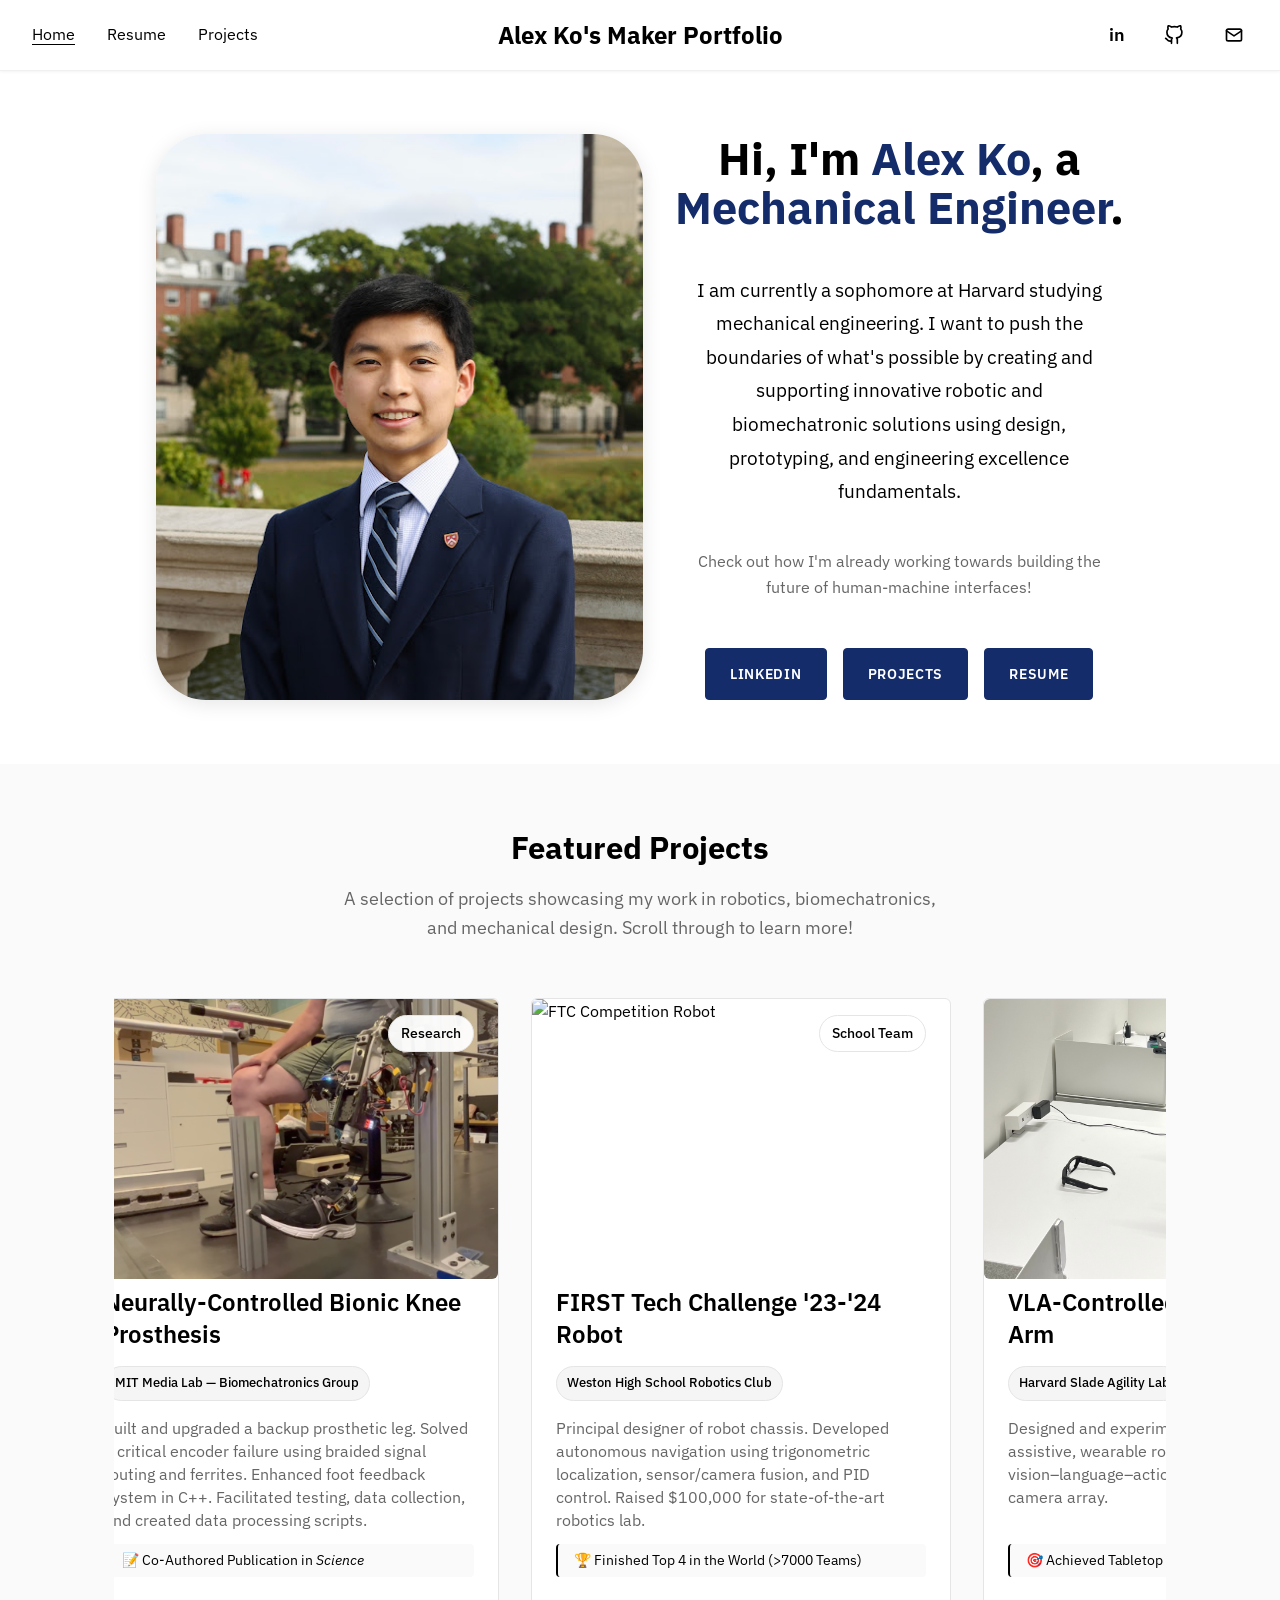
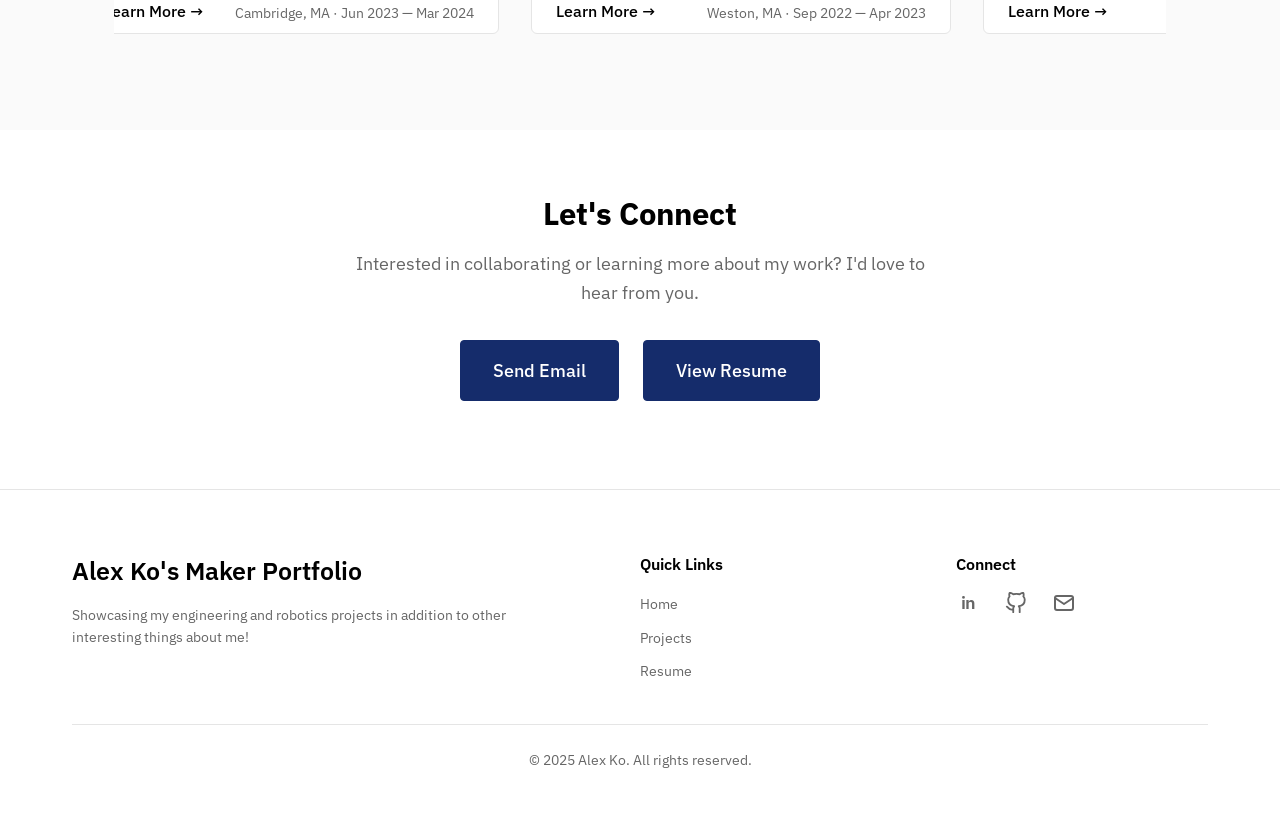
==== commit d50c372e: "fixed various spacing stylistic oddities, particularly in the hero section" ====
--- a/index.html
+++ b/index.html
@@ -89,7 +89,15 @@
                     <img src="assets/images/profile/Alex Ko Headshot copy.jpg" alt="Profile photo" class="hero-headshot" loading="eager">
                 </div>
                     <div class="hero-content">
-                        <h1>Hi, I'm <span class="name-highlight">Alex Ko</span>, a <span class="name-highlight">Mechanical Engineer</span>.</h1>
+                        <h1 class="hero-title">
+                            <span class="hero-title-line1">
+                                Hi, I'm <span class="name-highlight">Alex Ko</span>, a
+                            </span>
+                            <span class="hero-title-line2">
+                                <span class="name-highlight">Mechanical Engineer</span>.
+                            </span>
+                        </h1>
+
                         <p class="hero-intro">
                             I am currently a sophomore at Harvard studying mechanical engineering. I want to push the 
                             boundaries of what's possible by creating and supporting innovative robotic and biomechatronic  
--- a/assets/css/home.css
+++ b/assets/css/home.css
@@ -68,6 +68,25 @@
     transition: font-size 0.3s ease, line-height 0.3s ease;
 }
 
+/* Force "Hi, I'm Alex Ko, a" to always be line 1 */
+.hero-title-line1 {
+    display: block;        /* forces line break after it */
+    white-space: nowrap;   /* prevents wrapping */
+}
+
+/* "Mechanical Engineer" can wrap to 1 or 2 lines as needed */
+.hero-title-line2 {
+    display: block;        /* starts on line 2 */
+    white-space: normal;   /* allow wrapping */
+}
+
+/* Optional safety for very small screens */
+@media (max-width: 420px) {
+    .hero-title-line1 {
+        white-space: normal;
+    }
+}
+
 .name-highlight {
     color: var(--accent);
     font-weight: 700;
@@ -90,6 +109,42 @@
     margin-bottom: var(--spacing-md);
     max-width: 52ch;
     transition: font-size 0.3s ease, line-height 0.3s ease;
+}
+
+/* Rules to deal with weird hero text compression and spacing gaps */
+/* Shared hero text compression rules (applies to both ranges) */
+@media (min-width: 790px) and (max-width: 1950px) {
+  /* Keep the headline from getting too wide */
+  .hero h1,
+  .hero-title {
+    max-width: 20ch;
+    margin-left: auto;
+    margin-right: auto;
+  }
+
+  /* Paragraph sizing */
+  .hero-intro {
+    font-size: clamp(1.10rem, 1.5vw, 1.22rem);
+    line-height: 1.75;
+  }
+
+  .hero-cta-text {
+    max-width: 44ch;
+    font-size: clamp(1.02rem, 1.25vw, 1.12rem);
+    line-height: 1.6;
+  }
+}
+
+/* Range A: 790–1300 */
+@media (min-width: 790px) and (max-width: 1300px) {
+  .hero-content { max-width: 52ch; }
+  .hero-intro   { max-width: 38ch; }
+}
+
+/* Range B: 1300–1950 */
+@media (min-width: 1300px) and (max-width: 1950px) {
+  .hero-content { max-width: 62ch; }
+  .hero-intro   { max-width: 58ch; }
 }
 
 .hero-buttons {
@@ -394,17 +449,25 @@
 }
 
 .project-card-title {
-    font-size: 1.5rem;
-    font-weight: 600;
-    margin-bottom: 0; /*0.25rem*/
-    color: var(--text);
-    line-height: 1.3;
-    display: -webkit-box;
-    -webkit-box-orient: vertical;
-    -webkit-line-clamp: 2;
-    overflow: hidden;
-    min-height: calc(1.3em * 2);
-}
+  font-size: 1.5rem;
+  font-weight: 600;
+  margin-bottom: 0;
+  color: var(--text);
+  line-height: 1.3;
+
+  /* Clamp to 2 lines (standard + fallback) */
+  display: -webkit-box;
+  overflow: hidden;
+  text-overflow: ellipsis;
+
+  line-clamp: 2;              /* standard (newer browsers) */
+  -webkit-line-clamp: 2;      /* Safari/older Chrome fallback */
+  -webkit-box-orient: vertical;
+
+  /* keep card heights consistent */
+  min-height: calc(1.3em * 2);
+}
+
 
 .project-card-affiliation {
     align-self: flex-start;
@@ -575,6 +638,14 @@
     .project-card-meta .meta-sep {
         display: none;
     }
+
+    .hero-buttons {
+        margin-top: 0;              /* stop pushing buttons downward */
+    }
+
+    .hero-content {
+        min-height: auto;           /* optional: prevents extra vertical slack */
+    }
 }
 
 /* Horizontal scroll works on all screen sizes */
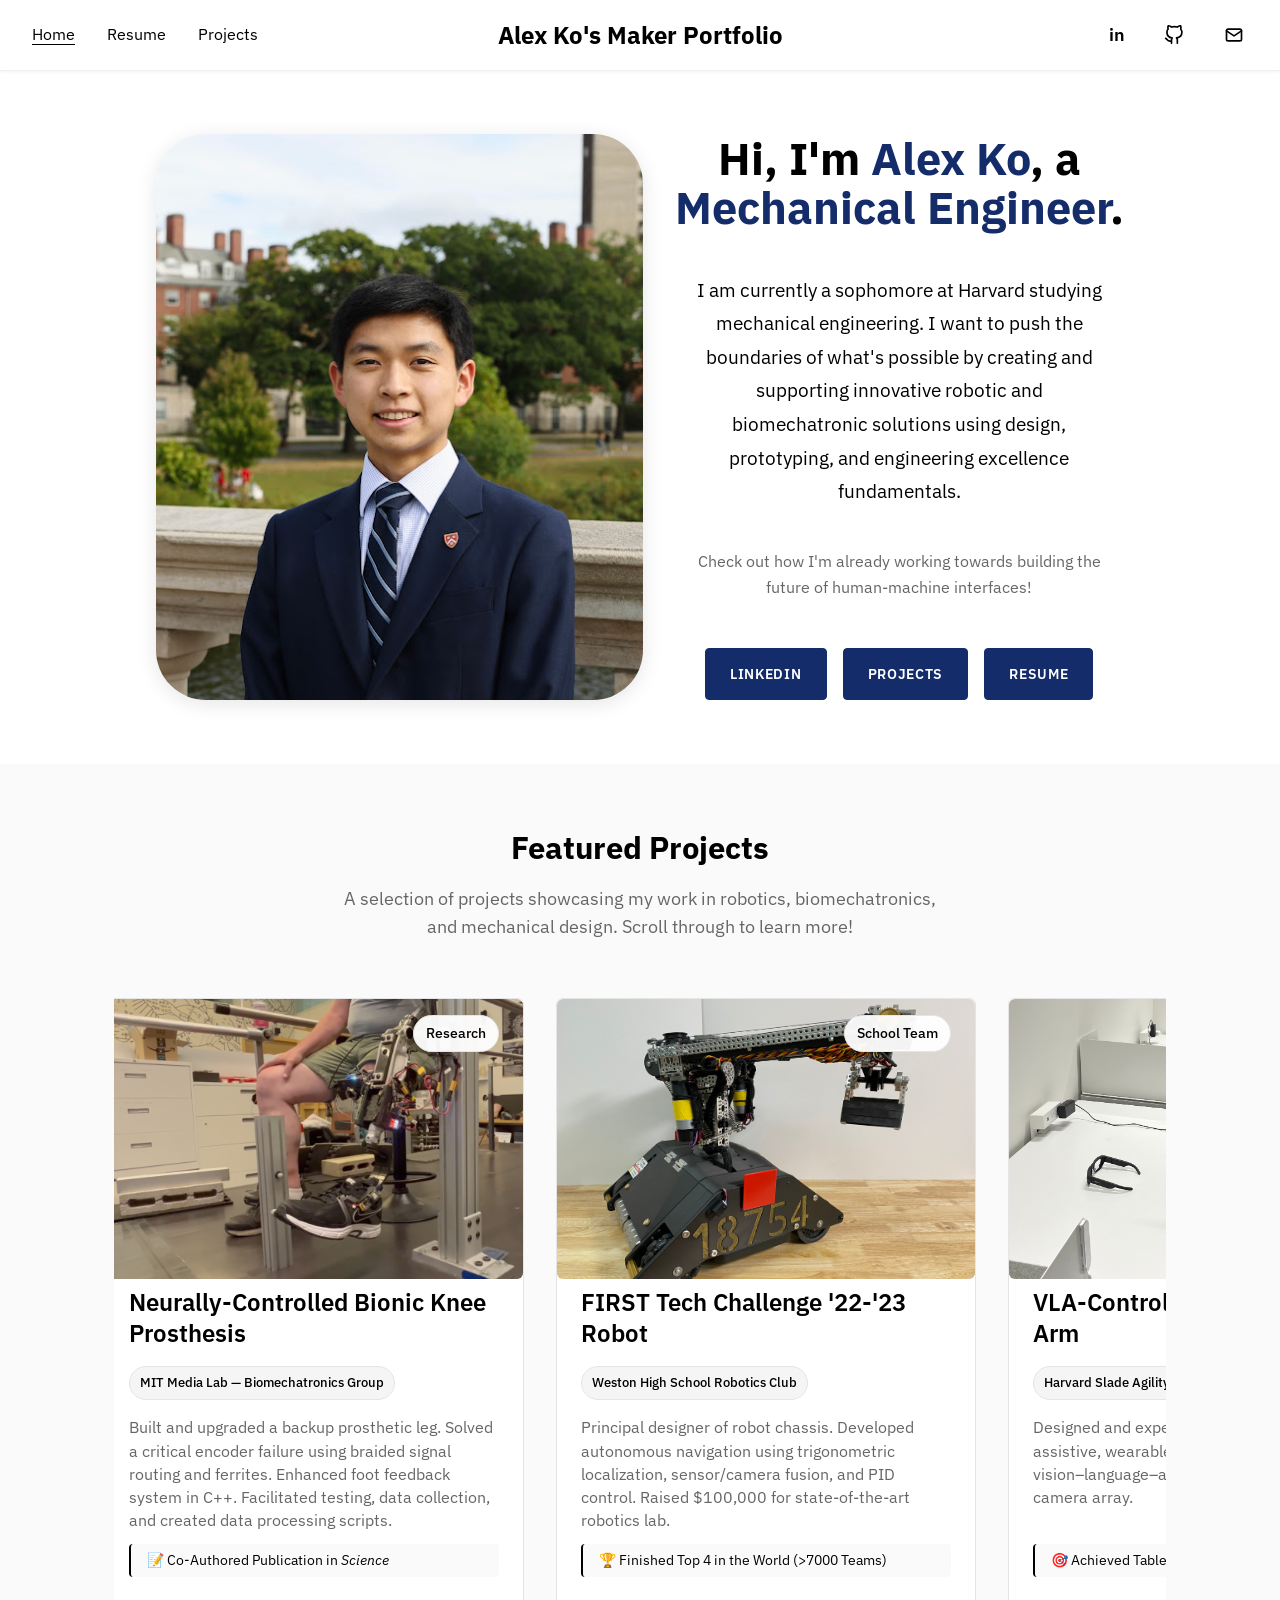
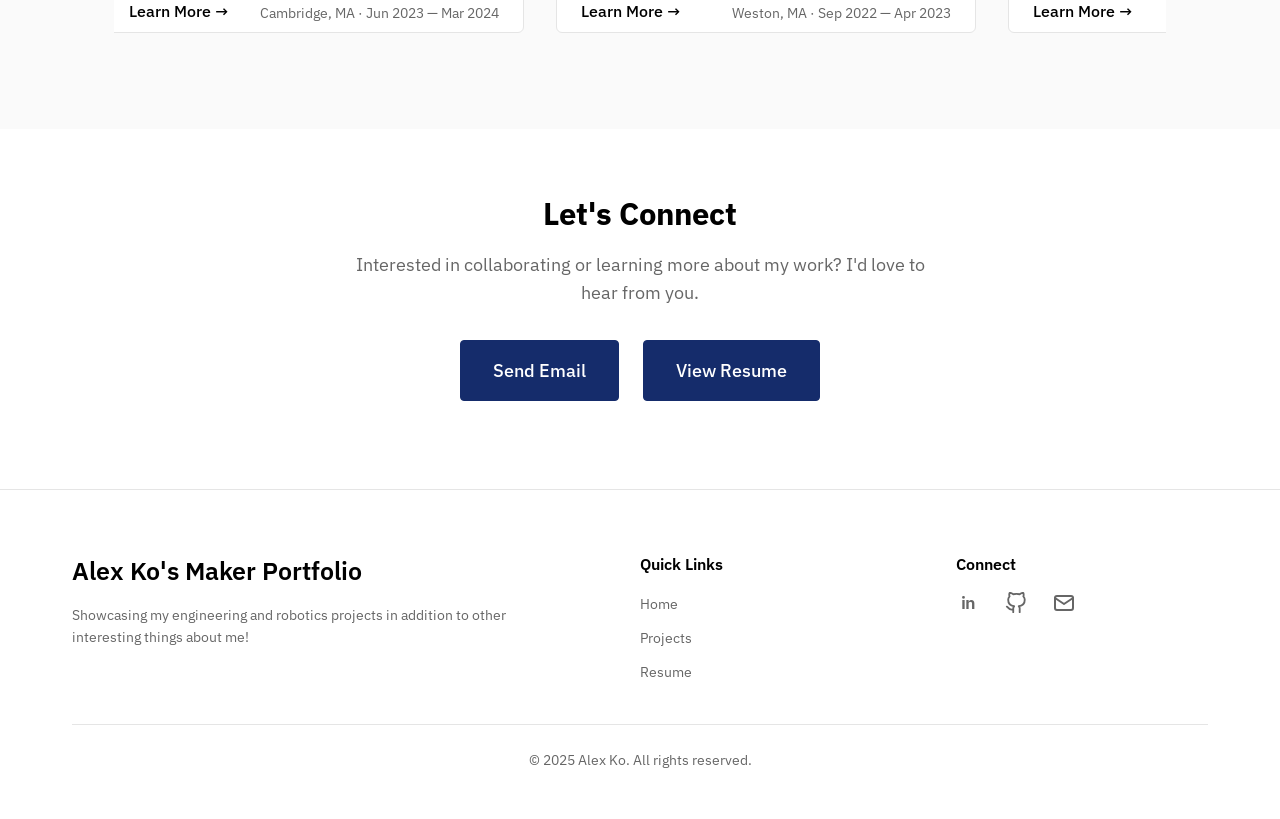
==== commit d00b8f9c: "Finished ES 51 Page" ====
--- a/index.html
+++ b/index.html
@@ -37,7 +37,7 @@
     <link rel="stylesheet" href="assets/css/home.css">
     <link rel="stylesheet" href="assets/css/responsive.css">
 </head>
-<body data-load-reveal>
+<body class="is-revealed" data-load-reveal>
     <a href="#main-content" class="skip-link">Skip to main content</a>
     
     <!-- Header Navigation -->
@@ -46,7 +46,7 @@
             <nav class="header-nav-left">
                 <a href="index.html" class="nav-link">Home</a>
                 <a href="resume.html" class="nav-link">Resume</a>
-                <a href="#projects" class="nav-link">Projects</a>
+                <a href="projects.html" class="nav-link">Projects</a>
             </nav>
             <div class="header-title">
                 <a href="index.html" class="site-logo">Alex Ko's Maker Portfolio</a>
@@ -75,7 +75,7 @@
                 </button>
                 <nav class="mobile-dropdown-menu">
                     <a href="resume.html" class="nav-link">Resume</a>
-                    <a href="#projects" class="nav-link">Projects</a>
+                    <a href="projects.html" class="nav-link">Projects</a>
                 </nav>
             </div>
         </div>
@@ -108,7 +108,7 @@
                         </p>
                         <div class="hero-buttons">
                             <a href="https://www.linkedin.com/in/alexsyko/" target="_blank" rel="noopener noreferrer" class="btn-hero">LINKEDIN</a>
-                            <a href="#projects" class="btn-hero">PROJECTS</a>
+                            <a href="projects.html" class="btn-hero">PROJECTS</a>
                             <a href="resume.html" class="btn-hero">RESUME</a>
                         </div>
                     </div>
@@ -129,7 +129,7 @@
                     <article class="project-card">
                         <div class="image-container">
                             <!-- TODO: This image is probably just a place holder and should be replaced with a higher quality image if Tony has one -->
-                            <img src="assets/images/MediaLabLeg.png" alt="Tissue-integrated bionic knee prosthesis" class="project-card-image" loading="lazy">
+                            <img src="assets/images/projects/MediaLab/MediaLabLeg.png" alt="Tissue-integrated bionic knee prosthesis" class="project-card-image" loading="lazy">
                             <span class="project-card-badge tag tag-biomechatronics">Research</span>
                         </div>
                         <div class="project-card-content">
@@ -142,7 +142,7 @@
                                 📝 Co-Authored Publication in <a href="https://www.science.org/doi/10.1126/science.adv3223" target="_blank" rel="noopener noreferrer"><i>Science</i></a>
                             </div>
                             <div class="project-card-footer">
-                                <a href="project-1.html" class="project-card-link">
+                                <a href="projects/MediaLab.html" class="project-card-link">
                                     Learn More&nbsp;→
                                 </a>
                                 <div class="project-card-meta meta">
@@ -157,11 +157,11 @@
                     <!-- Project Card 2 -->
                     <article class="project-card">
                         <div class="image-container">
-                            <img src="assets/images/FTC_23_Robot.jpg" alt="FTC Competition Robot" class="project-card-image" loading="lazy">
+                            <img src="assets/images/projects/FTC-23/FTC_23_Robot.JPG" alt="FTC Competition Robot" class="project-card-image" loading="lazy">
                             <span class="project-card-badge tag tag-robotics">School Team</span>
                         </div>
                         <div class="project-card-content">
-                            <h3 class="project-card-title">FIRST Tech Challenge '23-'24 Robot</h3>
+                            <h3 class="project-card-title">FIRST Tech Challenge '22-'23 Robot</h3>
                             <div class="project-card-affiliation">Weston High School Robotics Club</div>
                             <p class="project-card-description">
                                 Principal designer of robot chassis. Developed autonomous navigation using trigonometric localization, sensor/camera fusion, and PID control. Raised $100,000 for state-of-the-art robotics lab.
@@ -170,7 +170,7 @@
                                 🏆 Finished Top 4 in the World (>7000 Teams)
                             </div>
                             <div class="project-card-footer">
-                                <a href="project-2.html" class="project-card-link">
+                                <a href="projects/FTC-23.html" class="project-card-link">
                                     Learn More&nbsp;→
                                 </a>
                                 <div class="project-card-meta meta">
@@ -185,7 +185,7 @@
                     <!-- Project Card 3 -->
                     <article class="project-card">
                         <div class="image-container">
-                            <img src="assets/images/SladeLabArm.jpeg" alt="Biomechatronic Device" class="project-card-image" loading="lazy">
+                            <img src="assets/images/projects/SladeLab/SladeLabArm.jpeg" alt="Biomechatronic Device" class="project-card-image" loading="lazy">
                             <span class="project-card-badge tag tag-biomechatronics">Research</span>
                         </div>
                         <div class="project-card-content">
@@ -198,7 +198,7 @@
                                 🎯 Achieved Tabletop Pick and Place Control
                             </div>
                             <div class="project-card-footer">
-                                <a href="project-3.html" class="project-card-link">
+                                <a href="projects/SladeLab.html" class="project-card-link">
                                     Learn More&nbsp;→
                                 </a>
                                 <div class="project-card-meta meta">
@@ -213,7 +213,7 @@
                     <!-- Project Card 4 -->
                     <article class="project-card">
                         <div class="image-container">
-                            <img src="assets/images/ES51_robot.jpg" alt="Custom Actuator Design" class="project-card-image" loading="lazy">
+                            <img src="assets/images/projects/ES-51/ES51_robot.jpg" alt="Custom Actuator Design" class="project-card-image" loading="lazy">
                             <span class="project-card-badge tag tag-prototyping">Class Project</span>
                         </div>
                         <div class="project-card-content">
@@ -226,7 +226,7 @@
                                 ✅ Drivetrain Praised as Most Maneuverable
                             </div>
                             <div class="project-card-footer">
-                                <a href="project-4.html" class="project-card-link">
+                                <a href="projects/ES-51.html" class="project-card-link">
                                     Learn More&nbsp;→
                                 </a>
                                 <div class="project-card-meta meta">
@@ -249,7 +249,7 @@
                     Interested in collaborating or learning more about my work? I'd love to hear from you.
                 </p>
                 <div class="contact-buttons">
-                    <a href="mailto:alexko.harvard.edu" class="btn btn-primary btn-large">Send Email</a>
+                    <a href="mailto:alexko@college.harvard.edu" class="btn btn-primary btn-large">Send Email</a>
                     <a href="resume.html" class="btn btn-secondary btn-large">View Resume</a>
                 </div>
             </div>
@@ -268,7 +268,7 @@
                     <h4>Quick Links</h4>
                     <ul>
                         <li><a href="index.html">Home</a></li>
-                        <li><a href="#projects">Projects</a></li>
+                        <li><a href="projects.html">Projects</a></li>
                         <li><a href="resume.html">Resume</a></li>
                     </ul>
                 </div>
@@ -283,7 +283,7 @@
                                 <path d="M9 19c-5 1.5-5-2.5-7-3m14 6v-3.87a3.37 3.37 0 0 0-.94-2.61c3.14-.35 6.44-1.54 6.44-7A5.44 5.44 0 0 0 20 4.77 5.07 5.07 0 0 0 19.91 1S18.73.65 16 2.48a13.38 13.38 0 0 0-7 0C6.27.65 5.09 1 5.09 1A5.07 5.07 0 0 0 5 4.77a5.44 5.44 0 0 0-1.5 3.78c0 5.42 3.3 6.61 6.44 7A3.37 3.37 0 0 0 9 18.13V22"></path>
                             </svg>
                         </a>
-                        <a href="mailto:alexko.harvard.edu" aria-label="Email" class="social-email">
+                        <a href="mailto:alexko@college.harvard.edu" aria-label="Email" class="social-email">
                             <svg width="20" height="20" viewBox="0 0 24 24" fill="none" stroke="currentColor" stroke-width="2" stroke-linecap="round" stroke-linejoin="round">
                                 <rect x="3" y="5" width="18" height="14" rx="2" ry="2"></rect>
                                 <path d="M3 7l9 6 9-6"></path>
--- a/assets/css/main.css
+++ b/assets/css/main.css
@@ -114,35 +114,70 @@
     background-color: var(--background);
 }
 
-/* Load reveal for above-the-fold content (JS adds .reveal-ready and .is-revealed) */
-html.reveal-ready body[data-load-reveal] {
+/* Load reveal for page content (JS adds .reveal-ready and .is-revealed) */
+html.reveal-ready header.site-header,
+html.reveal-ready main > *,
+html.reveal-ready footer.site-footer {
     opacity: 1;
+    transform: translateY(8px);
+}
+
+html.reveal-ready body.is-revealed header.site-header,
+html.reveal-ready body.is-revealed main > *,
+html.reveal-ready body.is-revealed footer.site-footer {
+    animation: reveal-rise 0.9s ease forwards;
+    animation-delay: var(--reveal-delay, 0s);
+    will-change: transform, opacity;
 }
 
 html.reveal-ready body[data-load-reveal]::before {
     content: '';
     position: fixed;
-    top: 0;
-    left: 0;
-    width: 100vw;
-    height: 100vh;
+    inset: 0;
     background: var(--background);
+    opacity: 1;
+    animation: reveal-overlay 0.9s ease forwards;
     z-index: 2000;
-    transform: translateX(0);
-    transition: transform 1000ms cubic-bezier(0.22, 0.61, 0.36, 1);
-    transition-delay: 100ms;
     pointer-events: none;
-    will-change: transform;
-}
-
-html.reveal-ready body[data-load-reveal].is-revealed::before {
-    transform: translateX(100%);
+}
+
+@keyframes reveal-overlay {
+    from {
+        opacity: 1;
+    }
+    to {
+        opacity: 0;
+    }
+}
+
+@keyframes reveal-rise {
+    from {
+        opacity: 0.7;
+        transform: translateY(8px);
+    }
+    to {
+        opacity: 1;
+        transform: translateY(0);
+    }
 }
 
 @media (prefers-reduced-motion: reduce) {
+    html.reveal-ready header.site-header,
+    html.reveal-ready main > *,
+    html.reveal-ready footer.site-footer {
+        opacity: 1;
+        transform: none;
+    }
+
+    html.reveal-ready body.is-revealed header.site-header,
+    html.reveal-ready body.is-revealed main > *,
+    html.reveal-ready body.is-revealed footer.site-footer {
+        animation: none;
+    }
+
     html.reveal-ready body[data-load-reveal]::before {
-        transition: none;
-        transform: translateX(100%);
+        animation: none;
+        opacity: 0;
     }
 }
 
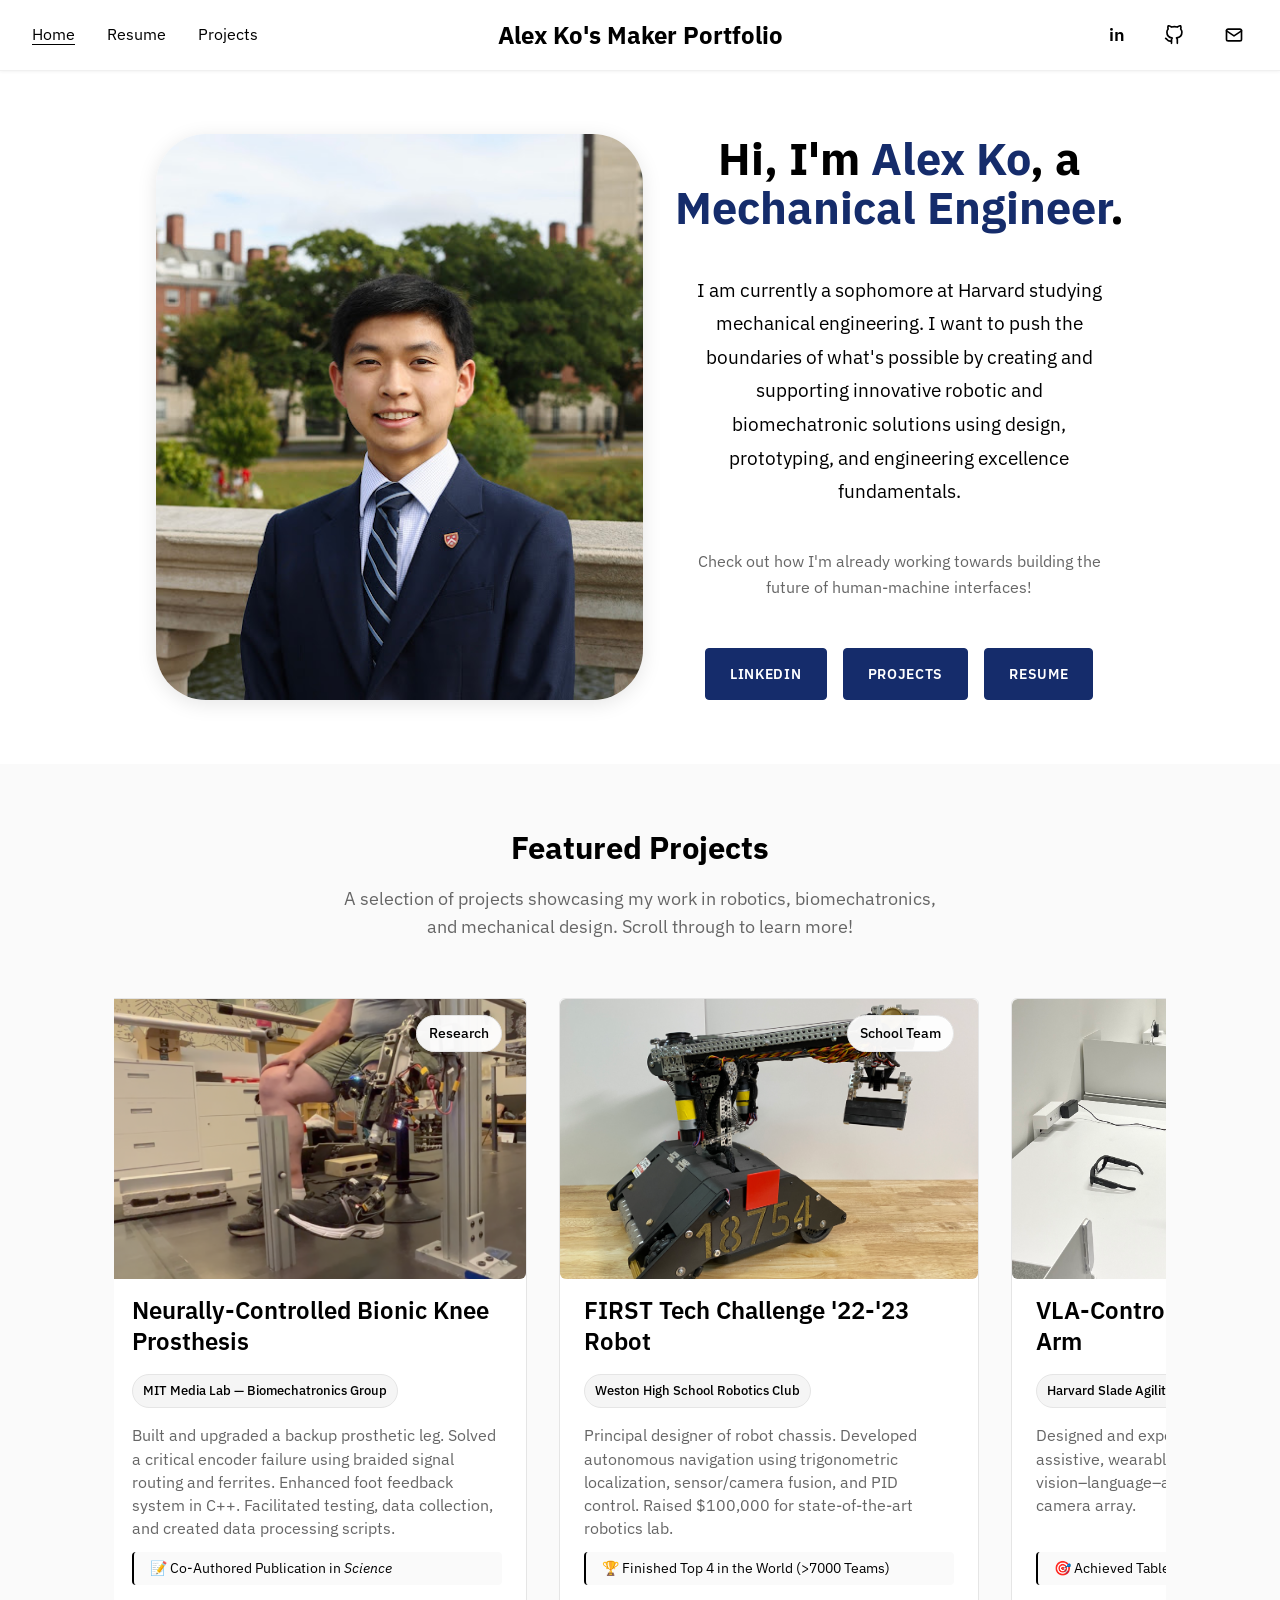
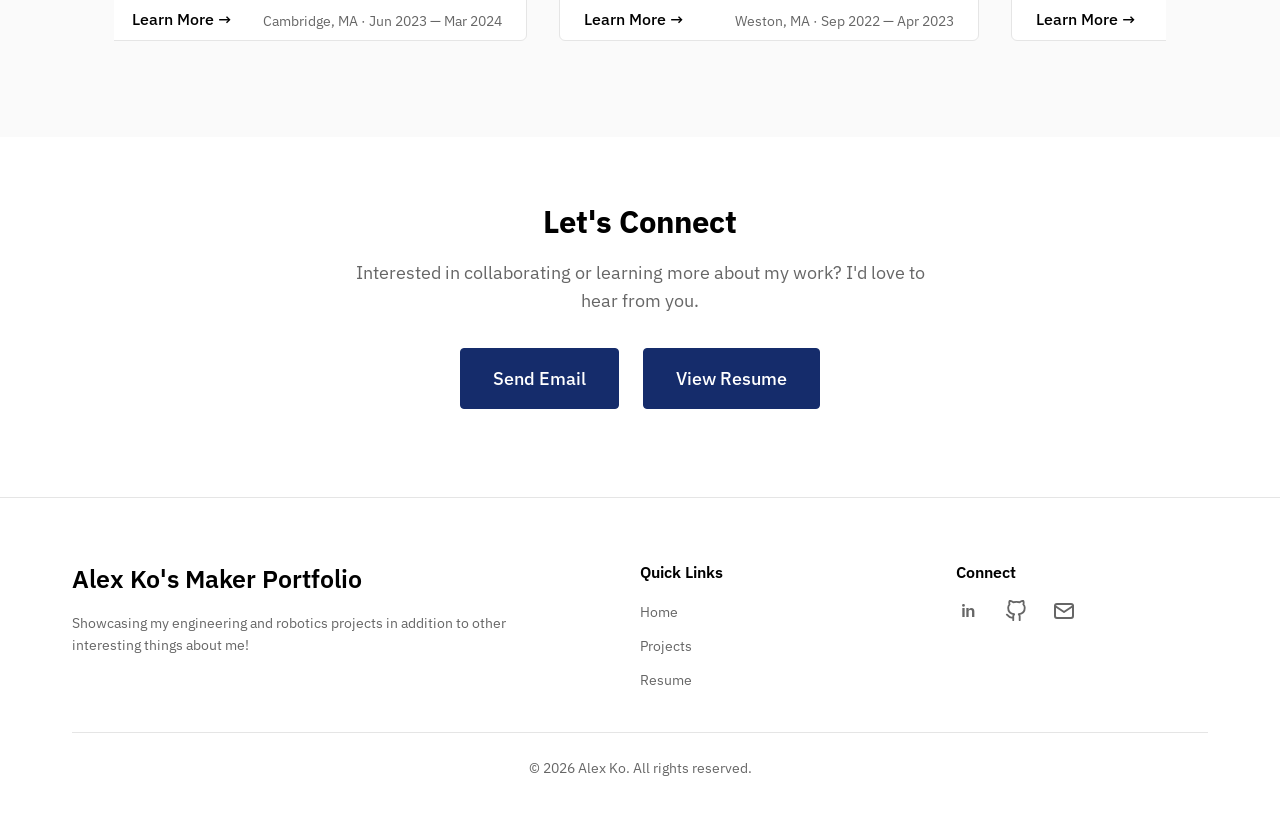
==== commit ce4518ef: "Finished ML Page" ====
--- a/index.html
+++ b/index.html
@@ -293,7 +293,7 @@
                 </div>
             </div>
             <div class="footer-bottom">
-                <p>&copy; 2025 Alex Ko. All rights reserved.</p>
+                <p>&copy; 2026 Alex Ko. All rights reserved.</p>
             </div>
         </div>
     </footer>
--- a/assets/css/home.css
+++ b/assets/css/home.css
@@ -443,6 +443,7 @@
 
 .project-card-content {
     padding: var(--spacing-xs) var(--spacing-md);
+    padding-top: var(--spacing-sm);
     flex: 1;
     display: flex;
     flex-direction: column;
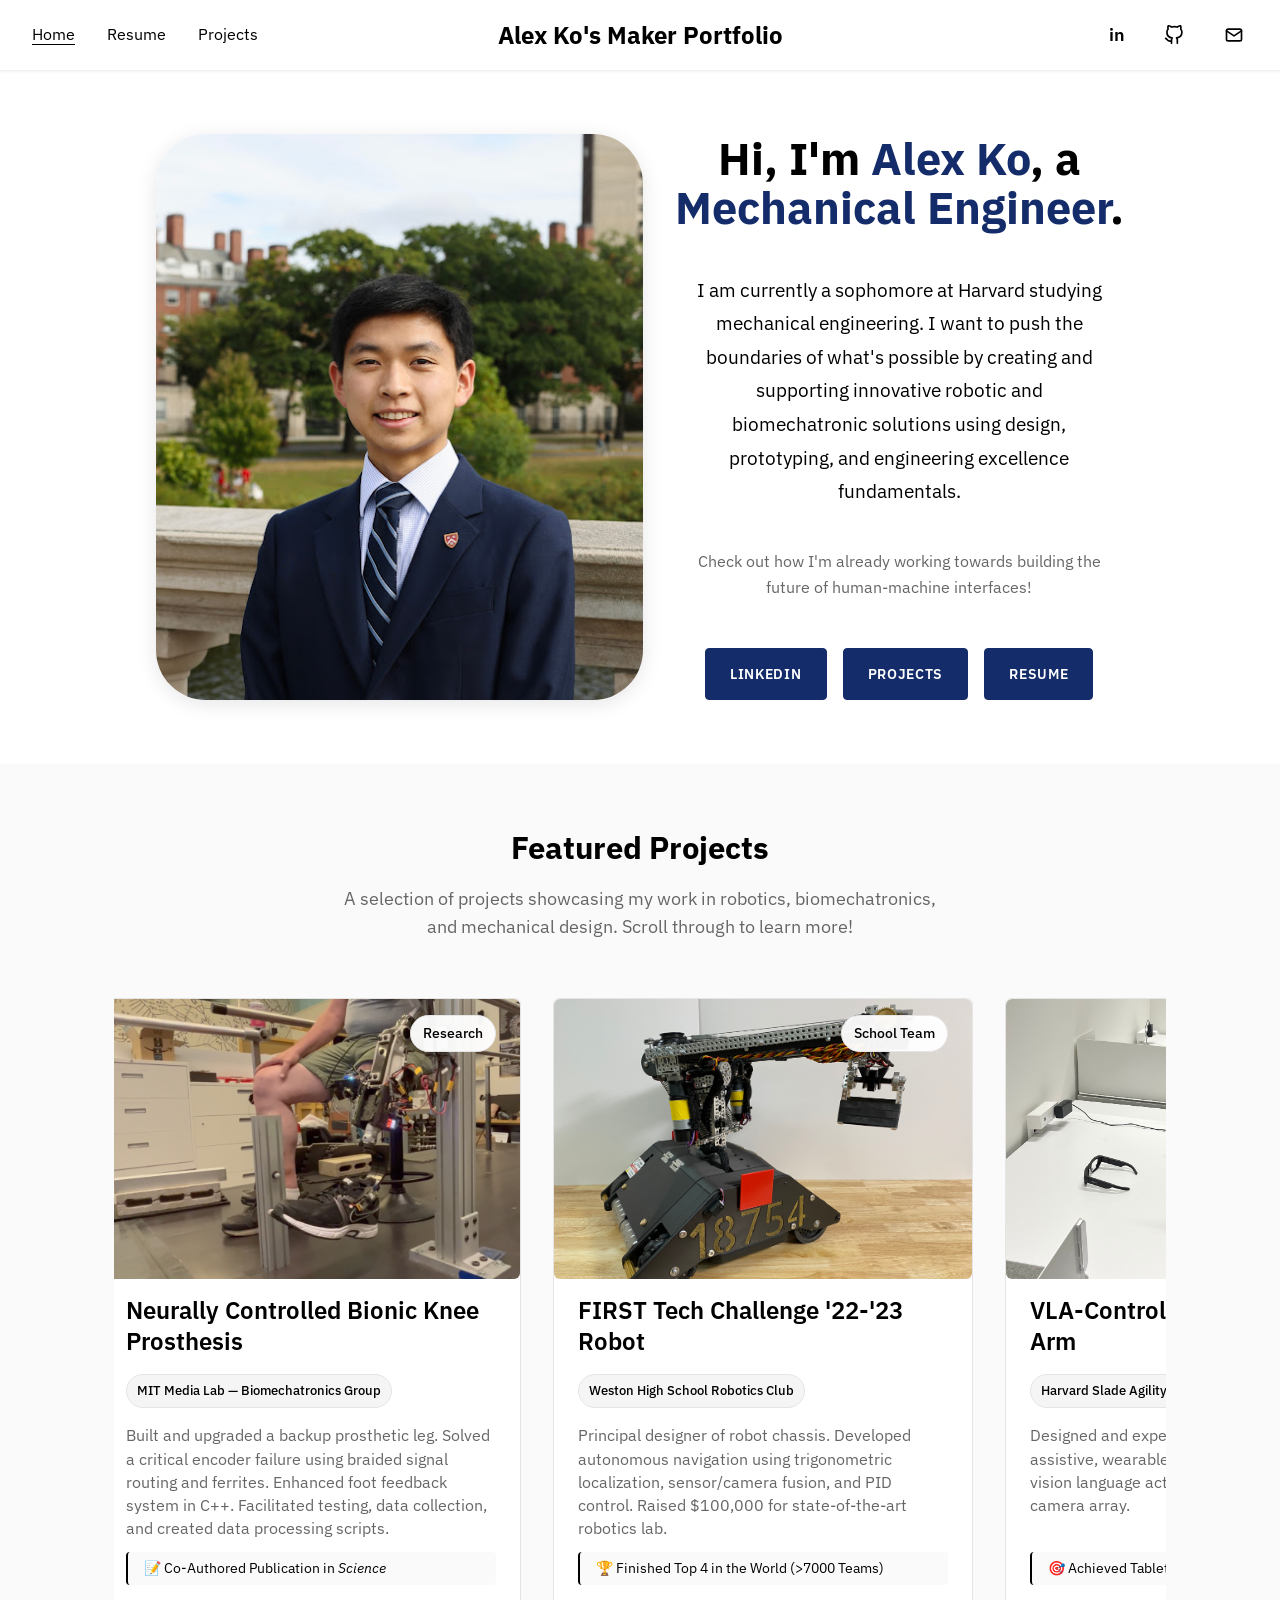
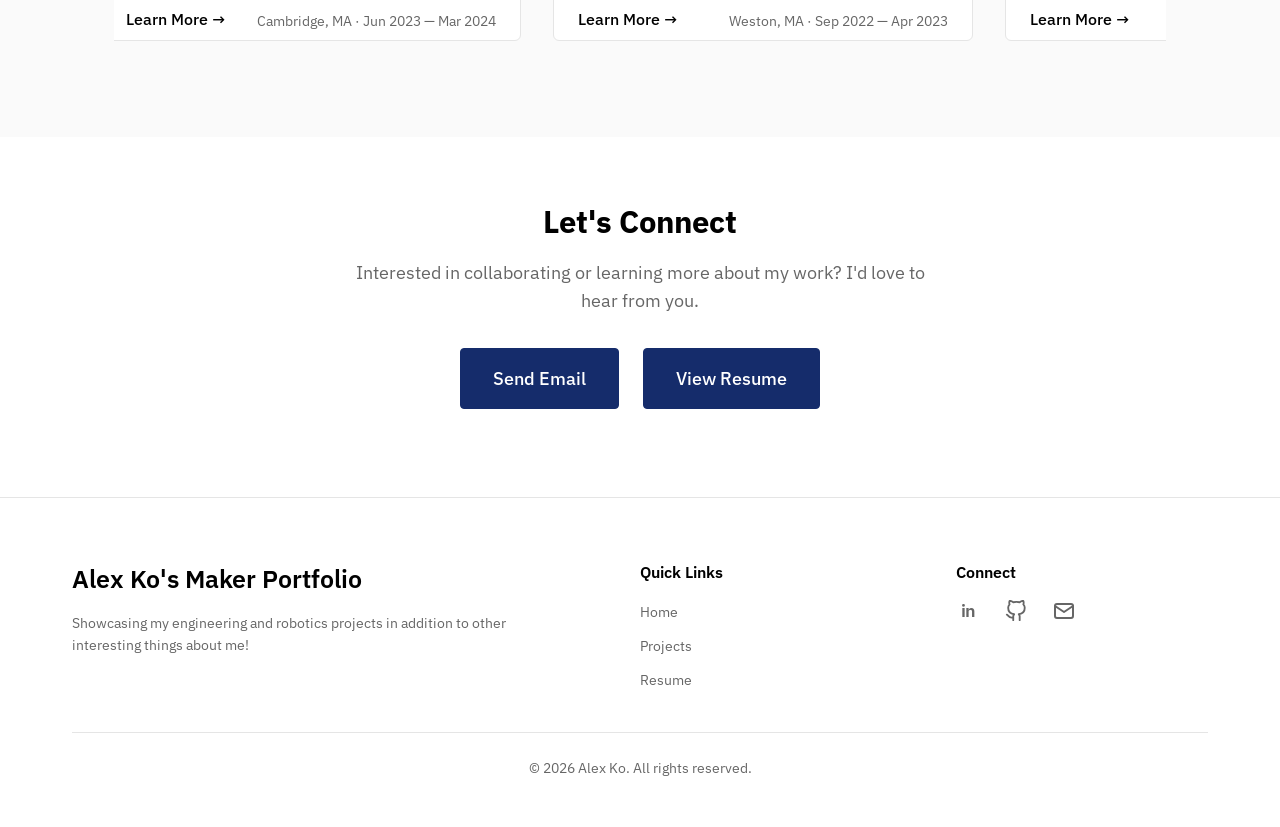
==== commit 7eeae218: "Finished Slade Lab Page" ====
--- a/index.html
+++ b/index.html
@@ -1,5 +1,5 @@
 <!DOCTYPE html>
-<html lang="en">
+<html lang="en" data-theme="light">
 <head>
     <meta charset="UTF-8">
     <meta name="viewport" content="width=device-width, initial-scale=1.0, maximum-scale=5.0, user-scalable=yes">
@@ -10,6 +10,10 @@
         (function () {
             var favicon = document.getElementById('favicon');
             if (!favicon || !window.matchMedia) {
+                return;
+            }
+            if (document.documentElement && document.documentElement.getAttribute('data-theme') === 'light') {
+                favicon.href = 'assets/images/icons/site_logo_dark.png';
                 return;
             }
             var darkQuery = window.matchMedia('(prefers-color-scheme: dark)');
@@ -26,6 +30,7 @@
             }
         })();
     </script>
+
     <script>
         document.documentElement.classList.add('reveal-ready');
     </script>
@@ -47,7 +52,7 @@
                 <a href="index.html" class="nav-link">Home</a>
                 <a href="resume.html" class="nav-link">Resume</a>
                 <a href="projects.html" class="nav-link">Projects</a>
-            </nav>
+                </nav>
             <div class="header-title">
                 <a href="index.html" class="site-logo">Alex Ko's Maker Portfolio</a>
             </div>
@@ -133,7 +138,7 @@
                             <span class="project-card-badge tag tag-biomechatronics">Research</span>
                         </div>
                         <div class="project-card-content">
-                            <h3 class="project-card-title">Neurally-Controlled Bionic Knee Prosthesis</h3>
+                            <h3 class="project-card-title">Neurally Controlled Bionic Knee Prosthesis</h3>
                             <div class="project-card-affiliation">MIT Media Lab &mdash; Biomechatronics Group</div>
                             <p class="project-card-description">
                                 Built and upgraded a backup prosthetic leg. Solved a critical encoder failure using braided signal routing and ferrites. Enhanced foot feedback system in C++. Facilitated testing, data collection, and created data processing scripts.
@@ -192,7 +197,7 @@
                             <h3 class="project-card-title">VLA-Controlled Supernumerary Arm</h3>
                             <div class="project-card-affiliation">Harvard Slade Agility Lab</div>
                             <p class="project-card-description">
-                                Designed and experimented with a 6-DOF, assistive, wearable robotic arm powered by a vision–language–action controller and multi-camera array.
+                                Designed and experimented with a 6-DOF, assistive, wearable robotic arm powered by a vision language action model controller and multi-camera array.
                             </p>
                             <div class="project-card-metric">
                                 🎯 Achieved Tabletop Pick and Place Control
--- a/assets/css/components.css
+++ b/assets/css/components.css
@@ -44,16 +44,16 @@
 }
 
 @media (prefers-color-scheme: dark) {
-    .btn,
-    .btn-primary,
-    .btn-secondary {
+    :root:not([data-theme="light"]) .btn,
+    :root:not([data-theme="light"]) .btn-primary,
+    :root:not([data-theme="light"]) .btn-secondary {
         background: transparent;
         color: var(--text);
         border: 1px solid var(--text);
     }
 
-    .btn-primary:hover,
-    .btn-secondary:hover {
+    :root:not([data-theme="light"]) .btn-primary:hover,
+    :root:not([data-theme="light"]) .btn-secondary:hover {
         background: rgba(255, 255, 255, 0.08);
         color: var(--text);
         border-color: var(--text);
@@ -293,7 +293,6 @@
     gap: var(--spacing-lg);
     justify-self: end;
 }
-
 
 .social-link {
     color: var(--text);
@@ -701,11 +700,11 @@
 }
 
 @media (prefers-color-scheme: dark) {
-    .social-github:hover svg {
+    :root:not([data-theme="light"]) .social-github:hover svg {
         color: #c06eff;
     }
 
-    .social-email:hover svg {
+    :root:not([data-theme="light"]) .social-email:hover svg {
         color: #ea4335;
     }
 }
--- a/assets/css/home.css
+++ b/assets/css/home.css
@@ -180,13 +180,13 @@
 }
 
 @media (prefers-color-scheme: dark) {
-    .btn-hero {
+    :root:not([data-theme="light"]) .btn-hero {
         background: transparent;
         color: var(--text);
         border-color: var(--text);
     }
 
-    .btn-hero:hover {
+    :root:not([data-theme="light"]) .btn-hero:hover {
         background: rgba(255, 255, 255, 0.08);
         border-color: var(--text);
     }
